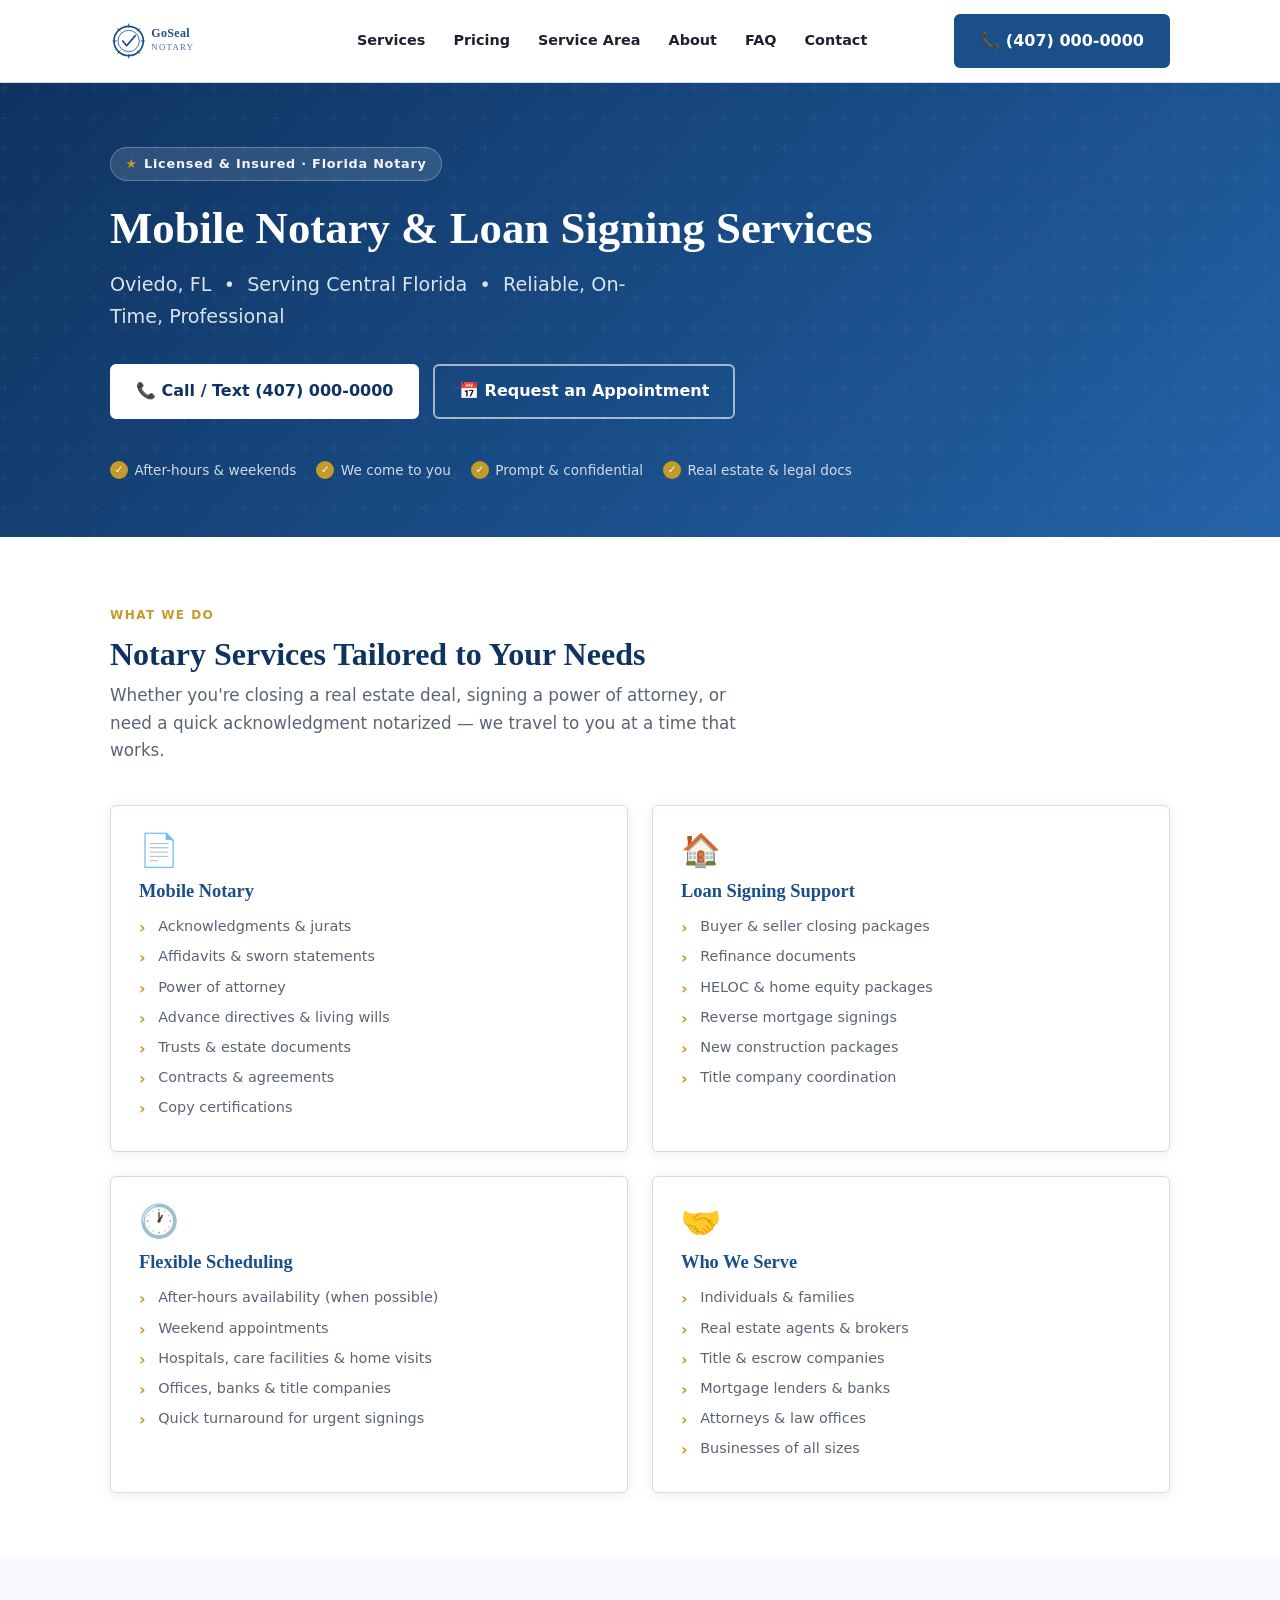
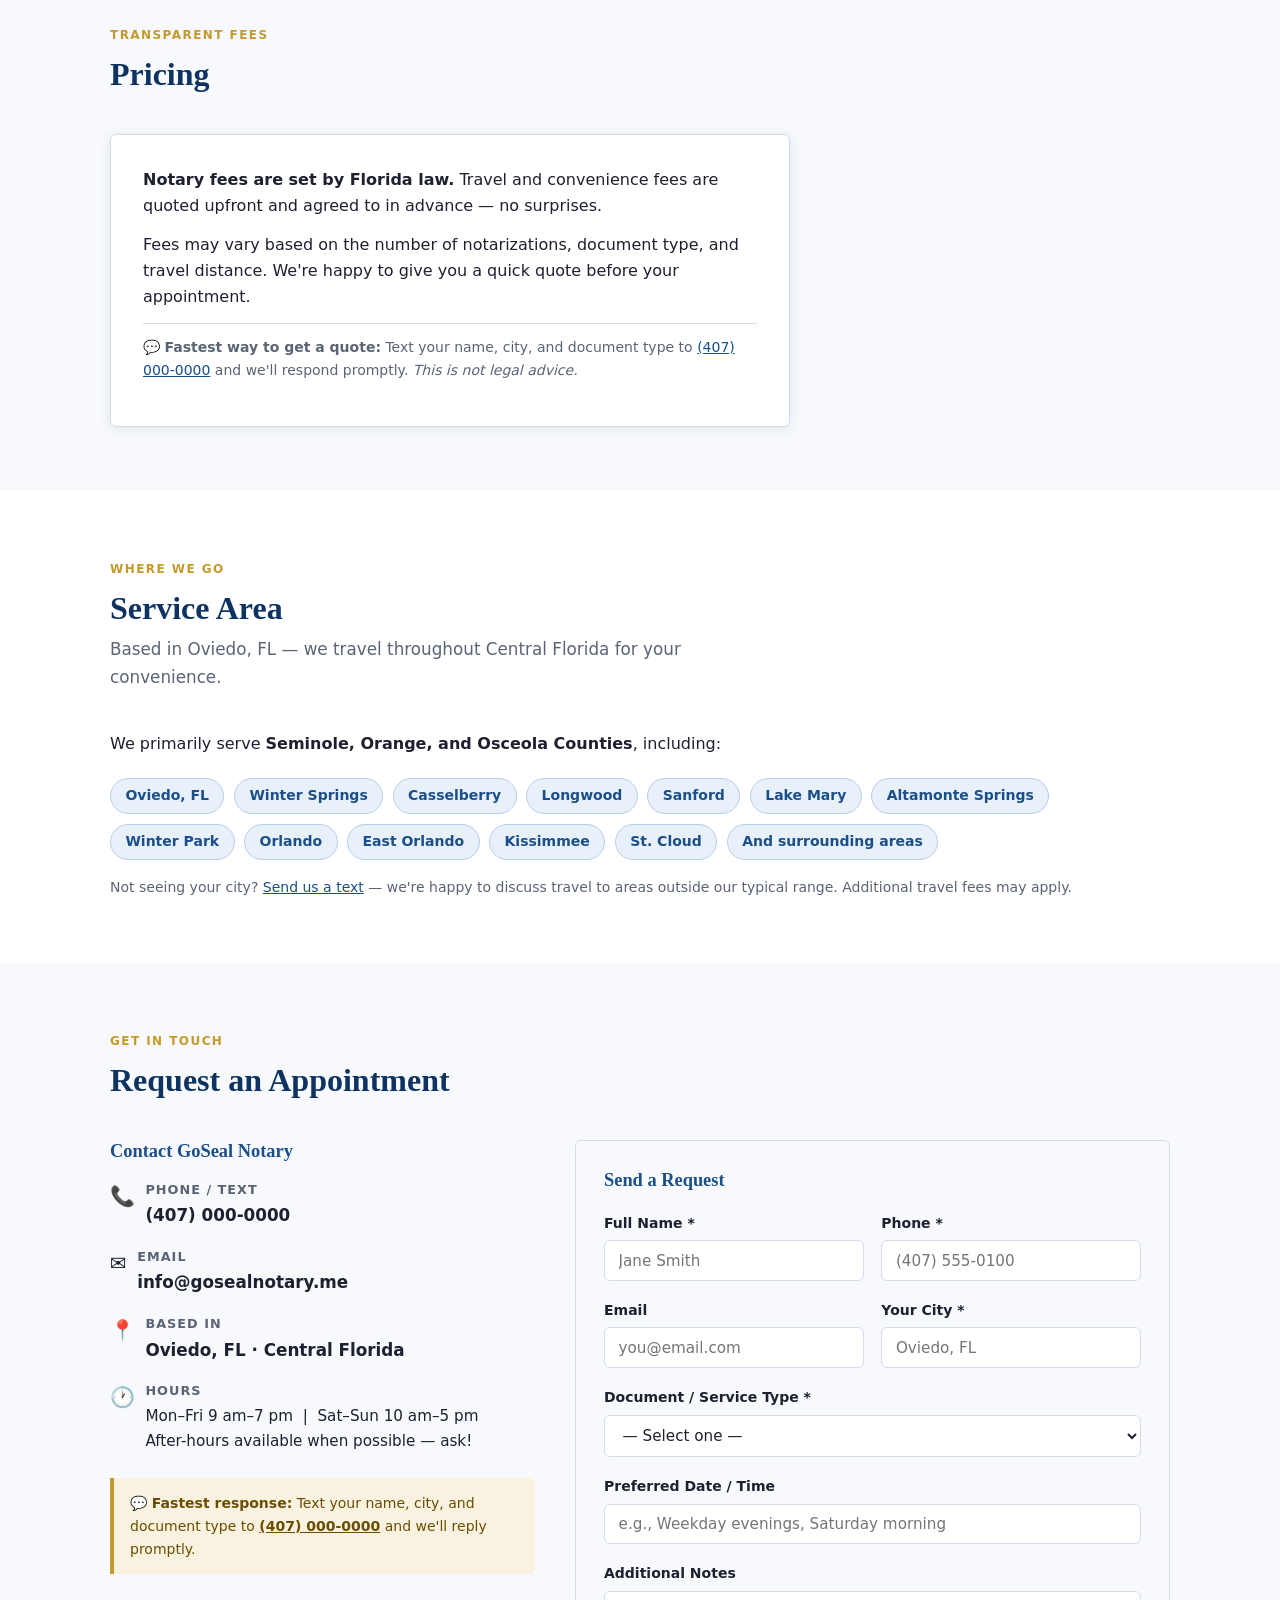
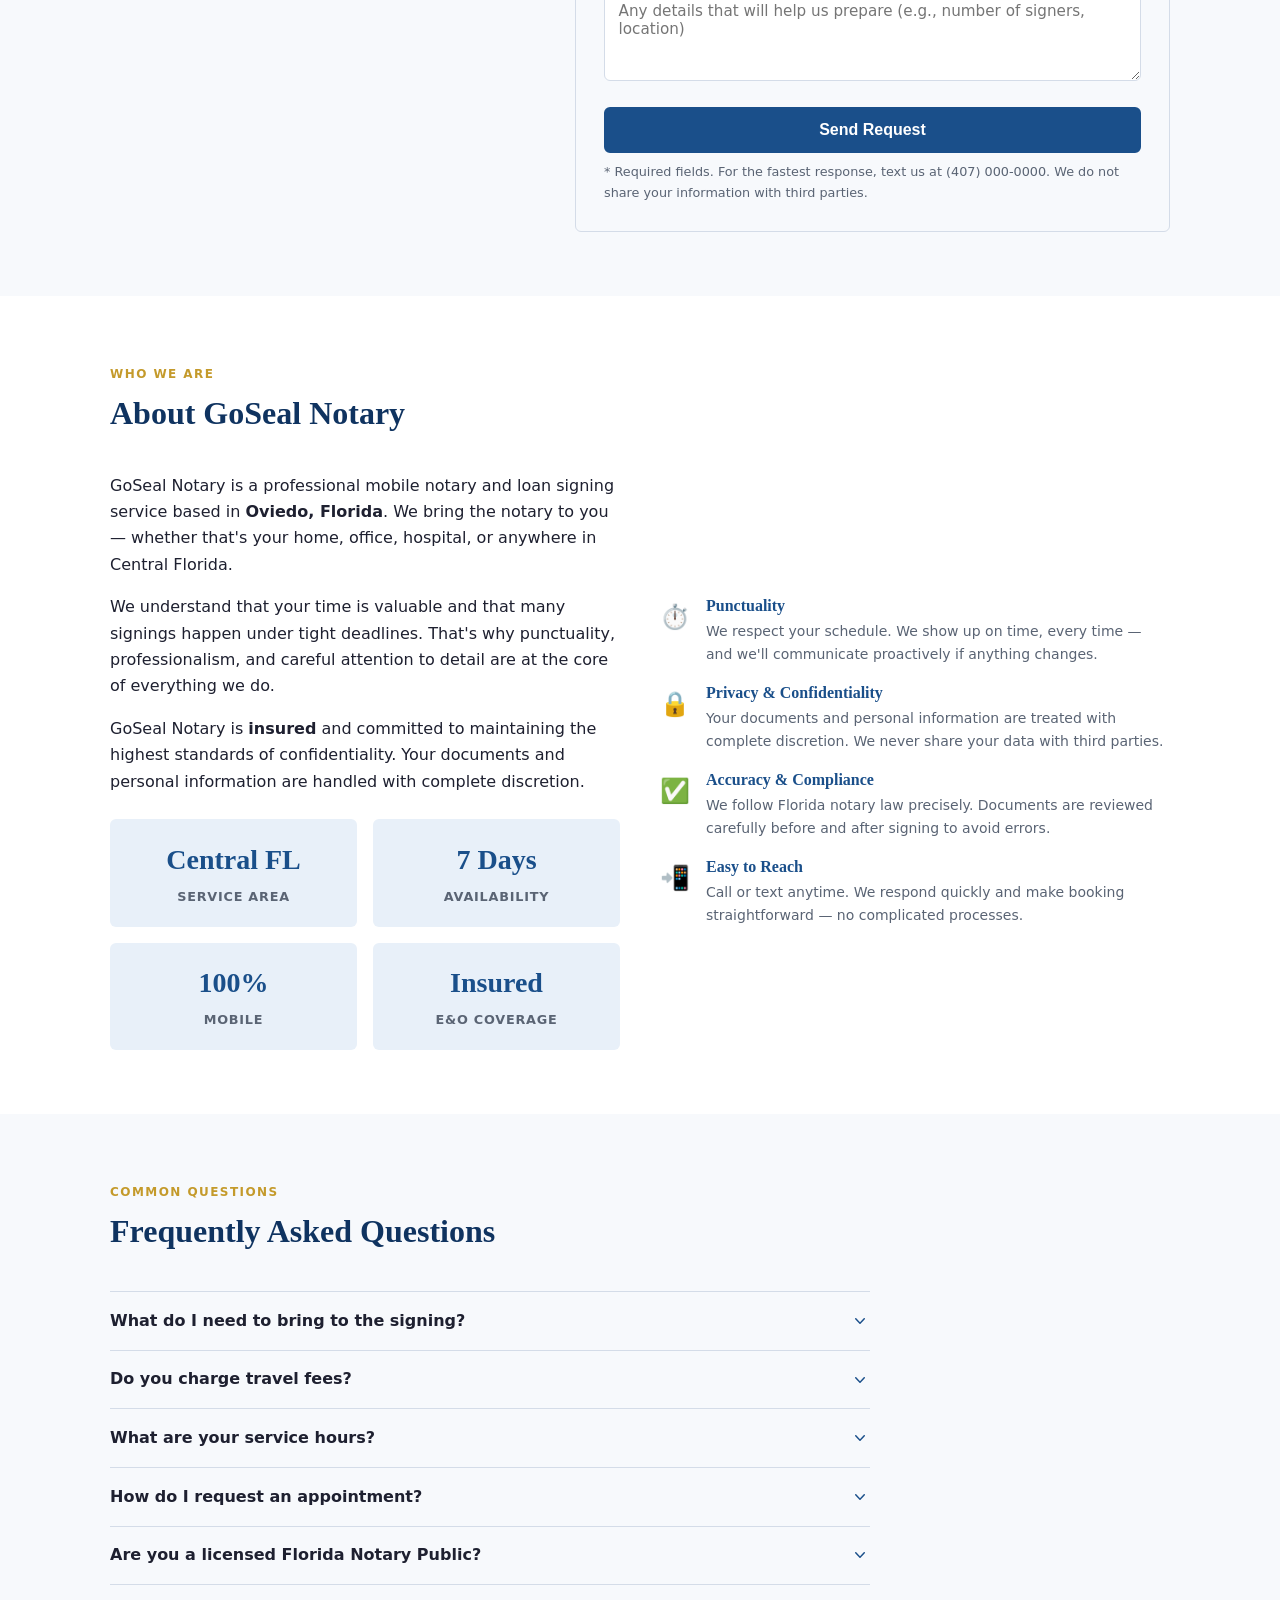
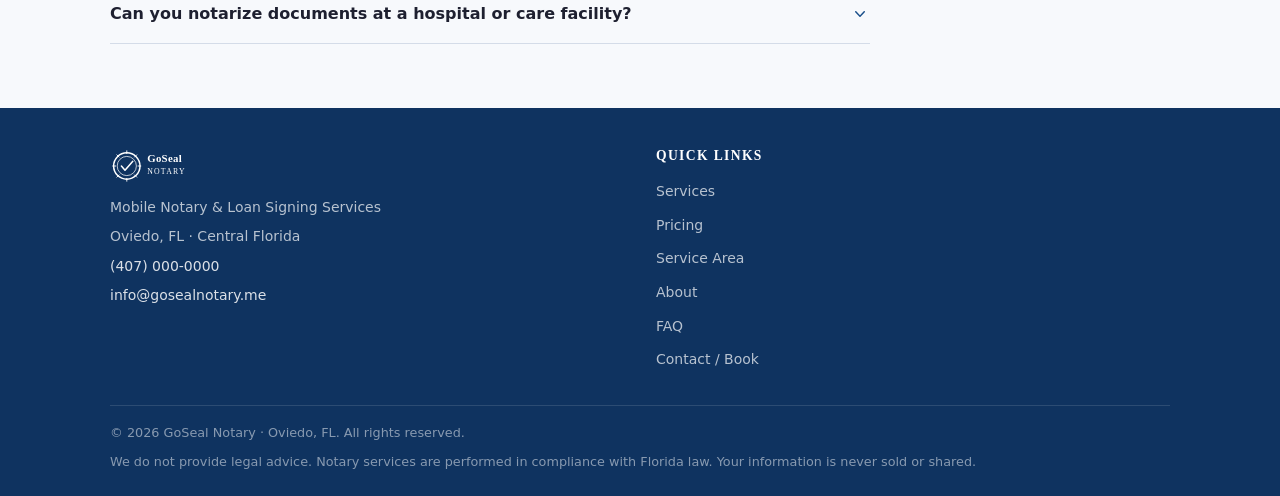
==== index.html @ 28586b95 "Build complete static website for GoSeal Notary Co-authored-by: govangoes <219599897+govangoes@users" ====
<!DOCTYPE html>
<html lang="en">
<head>
  <meta charset="UTF-8" />
  <meta name="viewport" content="width=device-width, initial-scale=1.0" />

  <!-- ── Primary SEO ── -->
  <title>GoSeal Notary | Mobile Notary &amp; Loan Signing Services – Oviedo, FL</title>
  <meta name="description" content="GoSeal Notary provides professional mobile notary and loan signing services in Oviedo, FL and throughout Central Florida. Available after hours and weekends. Call or text (407) 000-0000." />
  <meta name="robots" content="index, follow" />
  <link rel="canonical" href="https://www.gosealnotary.me/" />

  <!-- ── Open Graph ── -->
  <meta property="og:type"        content="website" />
  <meta property="og:url"         content="https://www.gosealnotary.me/" />
  <meta property="og:title"       content="GoSeal Notary | Mobile Notary &amp; Loan Signing – Oviedo, FL" />
  <meta property="og:description" content="Reliable, on-time mobile notary and loan signing services in Oviedo, FL. Serving Seminole, Orange &amp; Osceola Counties. After-hours &amp; weekend availability." />
  <meta property="og:image"       content="https://www.gosealnotary.me/assets/og-image.png" />
  <meta property="og:locale"      content="en_US" />
  <meta property="og:site_name"   content="GoSeal Notary" />

  <!-- ── Twitter Card ── -->
  <meta name="twitter:card"        content="summary_large_image" />
  <meta name="twitter:title"       content="GoSeal Notary | Mobile Notary – Oviedo, FL" />
  <meta name="twitter:description" content="Professional mobile notary &amp; loan signing in Central Florida. Call/text (407) 000-0000." />
  <meta name="twitter:image"       content="https://www.gosealnotary.me/assets/og-image.png" />

  <!-- ── Favicon ── -->
  <link rel="icon" type="image/svg+xml" href="/assets/favicon.svg" />

  <!-- ── Stylesheet ── -->
  <link rel="stylesheet" href="/styles.css" />

  <!-- ── LocalBusiness Schema.org JSON-LD ── -->
  <script type="application/ld+json">
  {
    "@context": "https://schema.org",
    "@type": "LocalBusiness",
    "name": "GoSeal Notary",
    "description": "Professional mobile notary and loan signing services in Oviedo, FL and throughout Central Florida.",
    "url": "https://www.gosealnotary.me/",
    "telephone": "+14070000000",
    "email": "info@gosealnotary.me",
    "image": "https://www.gosealnotary.me/assets/og-image.png",
    "logo": "https://www.gosealnotary.me/assets/logo.svg",
    "priceRange": "$$",
    "address": {
      "@type": "PostalAddress",
      "addressLocality": "Oviedo",
      "addressRegion": "FL",
      "postalCode": "32765",
      "addressCountry": "US"
    },
    "geo": {
      "@type": "GeoCoordinates",
      "latitude": 28.6700,
      "longitude": -81.2081
    },
    "areaServed": [
      { "@type": "City", "name": "Oviedo" },
      { "@type": "City", "name": "Orlando" },
      { "@type": "City", "name": "Winter Springs" },
      { "@type": "City", "name": "Casselberry" },
      { "@type": "City", "name": "Sanford" },
      { "@type": "AdministrativeArea", "name": "Seminole County" },
      { "@type": "AdministrativeArea", "name": "Orange County" },
      { "@type": "AdministrativeArea", "name": "Osceola County" }
    ],
    "openingHoursSpecification": [
      {
        "@type": "OpeningHoursSpecification",
        "dayOfWeek": ["Monday","Tuesday","Wednesday","Thursday","Friday"],
        "opens": "09:00",
        "closes": "19:00"
      },
      {
        "@type": "OpeningHoursSpecification",
        "dayOfWeek": ["Saturday","Sunday"],
        "opens": "10:00",
        "closes": "17:00"
      }
    ],
    "hasOfferCatalog": {
      "@type": "OfferCatalog",
      "name": "Notary Services",
      "itemListElement": [
        { "@type": "Offer", "itemOffered": { "@type": "Service", "name": "Mobile Notary" } },
        { "@type": "Offer", "itemOffered": { "@type": "Service", "name": "Loan Signing Services" } },
        { "@type": "Offer", "itemOffered": { "@type": "Service", "name": "Real Estate Closing Documents" } }
      ]
    }
  }
  </script>
</head>
<body>

<!-- ── Skip navigation ── -->
<a class="skip-link" href="#main">Skip to main content</a>

<!-- ═══════════════════════════════════════════════════
     NAVIGATION
════════════════════════════════════════════════════ -->
<nav class="site-nav" role="navigation" aria-label="Main navigation">
  <div class="container nav-inner">
    <a href="#" class="nav-logo" aria-label="GoSeal Notary — home">
      <img src="/assets/logo.svg" alt="GoSeal Notary" width="160" height="40" />
    </a>

    <ul class="nav-links" id="nav-links" role="list">
      <li><a href="#services">Services</a></li>
      <li><a href="#pricing">Pricing</a></li>
      <li><a href="#service-area">Service Area</a></li>
      <li><a href="#about">About</a></li>
      <li><a href="#faq">FAQ</a></li>
      <li><a href="#contact">Contact</a></li>
    </ul>

    <a href="tel:+14070000000" class="btn btn--primary nav-cta" aria-label="Call GoSeal Notary">
      📞 (407) 000-0000
    </a>

    <button
      class="nav-toggle"
      id="nav-toggle"
      aria-controls="nav-links"
      aria-expanded="false"
      aria-label="Toggle navigation menu"
    >
      <svg width="24" height="24" viewBox="0 0 24 24" fill="none" stroke="currentColor" stroke-width="2.5" stroke-linecap="round" aria-hidden="true">
        <line x1="3" y1="6"  x2="21" y2="6"/>
        <line x1="3" y1="12" x2="21" y2="12"/>
        <line x1="3" y1="18" x2="21" y2="18"/>
      </svg>
    </button>
  </div>
</nav>

<!-- ═══════════════════════════════════════════════════
     MAIN
════════════════════════════════════════════════════ -->
<main id="main">

  <!-- ── HERO ── -->
  <section class="hero" aria-labelledby="hero-heading">
    <div class="container">
      <div class="hero__badge">Licensed &amp; Insured · Florida Notary</div>

      <h1 id="hero-heading">Mobile Notary &amp; Loan Signing Services</h1>

      <p class="hero__sub">
        Oviedo, FL &nbsp;•&nbsp; Serving Central Florida &nbsp;•&nbsp;
        Reliable, On-Time, Professional
      </p>

      <div class="hero__actions">
        <a href="tel:+14070000000" class="btn btn--white">
          📞 Call / Text (407) 000-0000
        </a>
        <a href="#contact" class="btn btn--outline" style="border-color:rgba(255,255,255,.6);color:#fff;">
          📅 Request an Appointment
        </a>
      </div>

      <div class="hero__trust" aria-label="Trust indicators">
        <span class="trust-item">After-hours &amp; weekends</span>
        <span class="trust-item">We come to you</span>
        <span class="trust-item">Prompt &amp; confidential</span>
        <span class="trust-item">Real estate &amp; legal docs</span>
      </div>
    </div>
  </section>

  <!-- ── SERVICES ── -->
  <section class="section" id="services" aria-labelledby="services-heading">
    <div class="container">
      <header class="section__header">
        <span class="eyebrow">What We Do</span>
        <h2 id="services-heading">Notary Services Tailored to Your Needs</h2>
        <p class="section-lead">
          Whether you're closing a real estate deal, signing a power of attorney, or need a quick acknowledgment
          notarized — we travel to you at a time that works.
        </p>
      </header>

      <div class="services-grid">

        <!-- Card 1 -->
        <article class="service-card">
          <div class="service-card__icon" aria-hidden="true">📄</div>
          <h3>Mobile Notary</h3>
          <ul>
            <li>Acknowledgments &amp; jurats</li>
            <li>Affidavits &amp; sworn statements</li>
            <li>Power of attorney</li>
            <li>Advance directives &amp; living wills</li>
            <li>Trusts &amp; estate documents</li>
            <li>Contracts &amp; agreements</li>
            <li>Copy certifications</li>
          </ul>
        </article>

        <!-- Card 2 -->
        <article class="service-card">
          <div class="service-card__icon" aria-hidden="true">🏠</div>
          <h3>Loan Signing Support</h3>
          <ul>
            <li>Buyer &amp; seller closing packages</li>
            <li>Refinance documents</li>
            <li>HELOC &amp; home equity packages</li>
            <li>Reverse mortgage signings</li>
            <li>New construction packages</li>
            <li>Title company coordination</li>
          </ul>
        </article>

        <!-- Card 3 -->
        <article class="service-card">
          <div class="service-card__icon" aria-hidden="true">🕐</div>
          <h3>Flexible Scheduling</h3>
          <ul>
            <li>After-hours availability (when possible)</li>
            <li>Weekend appointments</li>
            <li>Hospitals, care facilities &amp; home visits</li>
            <li>Offices, banks &amp; title companies</li>
            <li>Quick turnaround for urgent signings</li>
          </ul>
        </article>

        <!-- Card 4 -->
        <article class="service-card">
          <div class="service-card__icon" aria-hidden="true">🤝</div>
          <h3>Who We Serve</h3>
          <ul>
            <li>Individuals &amp; families</li>
            <li>Real estate agents &amp; brokers</li>
            <li>Title &amp; escrow companies</li>
            <li>Mortgage lenders &amp; banks</li>
            <li>Attorneys &amp; law offices</li>
            <li>Businesses of all sizes</li>
          </ul>
        </article>

      </div>
    </div>
  </section>

  <!-- ── PRICING ── -->
  <section class="section section--alt" id="pricing" aria-labelledby="pricing-heading">
    <div class="container">
      <header class="section__header">
        <span class="eyebrow">Transparent Fees</span>
        <h2 id="pricing-heading">Pricing</h2>
      </header>

      <div class="pricing-box">
        <p>
          <strong>Notary fees are set by Florida law.</strong> Travel and convenience fees
          are quoted upfront and agreed to in advance — no surprises.
        </p>
        <p>
          Fees may vary based on the number of notarizations, document type, and
          travel distance. We're happy to give you a quick quote before your appointment.
        </p>
        <p class="note">
          💬 <strong>Fastest way to get a quote:</strong> Text your name, city, and
          document type to <a href="sms:+14070000000">(407) 000-0000</a> and we'll
          respond promptly. <em>This is not legal advice.</em>
        </p>
      </div>
    </div>
  </section>

  <!-- ── SERVICE AREA ── -->
  <section class="section" id="service-area" aria-labelledby="area-heading">
    <div class="container">
      <header class="section__header">
        <span class="eyebrow">Where We Go</span>
        <h2 id="area-heading">Service Area</h2>
        <p class="section-lead">
          Based in Oviedo, FL — we travel throughout Central Florida for your convenience.
        </p>
      </header>

      <p>We primarily serve <strong>Seminole, Orange, and Osceola Counties</strong>, including:</p>

      <div class="area-list" aria-label="Cities and areas served">
        <span class="area-chip">Oviedo, FL</span>
        <span class="area-chip">Winter Springs</span>
        <span class="area-chip">Casselberry</span>
        <span class="area-chip">Longwood</span>
        <span class="area-chip">Sanford</span>
        <span class="area-chip">Lake Mary</span>
        <span class="area-chip">Altamonte Springs</span>
        <span class="area-chip">Winter Park</span>
        <span class="area-chip">Orlando</span>
        <span class="area-chip">East Orlando</span>
        <span class="area-chip">Kissimmee</span>
        <span class="area-chip">St. Cloud</span>
        <span class="area-chip">And surrounding areas</span>
      </div>

      <p class="area-note">
        Not seeing your city? <a href="sms:+14070000000">Send us a text</a> — we're happy
        to discuss travel to areas outside our typical range. Additional travel fees may apply.
      </p>
    </div>
  </section>

  <!-- ── CONTACT / BOOKING ── -->
  <section class="section section--alt" id="contact" aria-labelledby="contact-heading">
    <div class="container">
      <header class="section__header">
        <span class="eyebrow">Get in Touch</span>
        <h2 id="contact-heading">Request an Appointment</h2>
      </header>

      <div class="contact-grid">

        <!-- Contact info -->
        <div class="contact-info">
          <h3>Contact GoSeal Notary</h3>

          <div class="contact-detail">
            <span class="contact-detail__icon" aria-hidden="true">📞</span>
            <div class="contact-detail__text">
              <strong>Phone / Text</strong>
              <a href="tel:+14070000000">(407) 000-0000</a>
            </div>
          </div>

          <div class="contact-detail">
            <span class="contact-detail__icon" aria-hidden="true">✉️</span>
            <div class="contact-detail__text">
              <strong>Email</strong>
              <a href="mailto:info@gosealnotary.me">info@gosealnotary.me</a>
            </div>
          </div>

          <div class="contact-detail">
            <span class="contact-detail__icon" aria-hidden="true">📍</span>
            <div class="contact-detail__text">
              <strong>Based in</strong>
              <span style="font-size:1.05rem;font-weight:600;">Oviedo, FL · Central Florida</span>
            </div>
          </div>

          <div class="contact-detail">
            <span class="contact-detail__icon" aria-hidden="true">🕐</span>
            <div class="contact-detail__text">
              <strong>Hours</strong>
              <span style="font-size:.95rem;">Mon–Fri 9 am–7 pm &nbsp;|&nbsp; Sat–Sun 10 am–5 pm<br>
              After-hours available when possible — ask!</span>
            </div>
          </div>

          <div class="tip-box" role="note">
            <strong>💬 Fastest response:</strong> Text your name, city, and document type to
            <a href="sms:+14070000000" style="color:inherit;font-weight:700;">(407) 000-0000</a>
            and we'll reply promptly.
          </div>
        </div>

        <!-- Contact form -->
        <div class="contact-form">
          <h3>Send a Request</h3>
          <!--
            NOTE: This form does not have a live backend endpoint.
            To activate form submission, replace the action attribute with
            your backend URL or a service like Formspree (https://formspree.io),
            Basin (https://usebasin.com), or Netlify Forms.
            Example Formspree: action="https://formspree.io/f/YOUR_FORM_ID"
          -->
          <form
            action="#"
            method="POST"
            novalidate
            aria-label="Appointment request form"
          >
            <div class="form-row">
              <div class="form-group">
                <label for="f-name">Full Name <span aria-hidden="true">*</span></label>
                <input type="text" id="f-name" name="name" autocomplete="name" required placeholder="Jane Smith" />
              </div>
              <div class="form-group">
                <label for="f-phone">Phone <span aria-hidden="true">*</span></label>
                <input type="tel" id="f-phone" name="phone" autocomplete="tel" required placeholder="(407) 555-0100" />
              </div>
            </div>

            <div class="form-row">
              <div class="form-group">
                <label for="f-email">Email</label>
                <input type="email" id="f-email" name="email" autocomplete="email" placeholder="you@email.com" />
              </div>
              <div class="form-group">
                <label for="f-city">Your City <span aria-hidden="true">*</span></label>
                <input type="text" id="f-city" name="city" required placeholder="Oviedo, FL" />
              </div>
            </div>

            <div class="form-group">
              <label for="f-doc-type">Document / Service Type <span aria-hidden="true">*</span></label>
              <select id="f-doc-type" name="document_type" required>
                <option value="" disabled selected>— Select one —</option>
                <option value="mobile-notary">Mobile Notary (general)</option>
                <option value="poa">Power of Attorney</option>
                <option value="affidavit">Affidavit / Sworn Statement</option>
                <option value="trust">Trust / Estate Document</option>
                <option value="loan-signing">Loan Signing / Closing Package</option>
                <option value="refi">Refinance Package</option>
                <option value="heloc">HELOC</option>
                <option value="other">Other – I'll describe below</option>
              </select>
            </div>

            <div class="form-group">
              <label for="f-time">Preferred Date / Time</label>
              <input type="text" id="f-time" name="preferred_time" placeholder="e.g., Weekday evenings, Saturday morning" />
            </div>

            <div class="form-group">
              <label for="f-message">Additional Notes</label>
              <textarea id="f-message" name="message" rows="3" placeholder="Any details that will help us prepare (e.g., number of signers, location)"></textarea>
            </div>

            <button type="submit" class="btn btn--primary" style="width:100%;justify-content:center;">
              Send Request
            </button>
            <p class="form-note">
              * Required fields. For the fastest response, text us at (407) 000-0000.
              We do not share your information with third parties.
            </p>
          </form>
        </div>

      </div>
    </div>
  </section>

  <!-- ── ABOUT ── -->
  <section class="section" id="about" aria-labelledby="about-heading">
    <div class="container">
      <header class="section__header">
        <span class="eyebrow">Who We Are</span>
        <h2 id="about-heading">About GoSeal Notary</h2>
      </header>

      <div class="about-grid">
        <div>
          <p>
            GoSeal Notary is a professional mobile notary and loan signing service based in
            <strong>Oviedo, Florida</strong>. We bring the notary to you — whether that's your
            home, office, hospital, or anywhere in Central Florida.
          </p>
          <p>
            We understand that your time is valuable and that many signings happen under tight
            deadlines. That's why punctuality, professionalism, and careful attention to detail
            are at the core of everything we do.
          </p>
          <p>
            GoSeal Notary is <strong>insured</strong> and committed to maintaining the highest
            standards of confidentiality. Your documents and personal information are handled
            with complete discretion.
          </p>

          <div class="about-stats" aria-label="At-a-glance stats">
            <div class="stat-box">
              <span class="stat-box__number">Central FL</span>
              <span class="stat-box__label">Service Area</span>
            </div>
            <div class="stat-box">
              <span class="stat-box__number">7 Days</span>
              <span class="stat-box__label">Availability</span>
            </div>
            <div class="stat-box">
              <span class="stat-box__number">100%</span>
              <span class="stat-box__label">Mobile</span>
            </div>
            <div class="stat-box">
              <span class="stat-box__number">Insured</span>
              <span class="stat-box__label">E&amp;O Coverage</span>
            </div>
          </div>
        </div>

        <div class="about-pillars">
          <div class="pillar">
            <span class="pillar__icon" aria-hidden="true">⏱️</span>
            <div>
              <h4>Punctuality</h4>
              <p>We respect your schedule. We show up on time, every time — and we'll communicate proactively if anything changes.</p>
            </div>
          </div>
          <div class="pillar">
            <span class="pillar__icon" aria-hidden="true">🔒</span>
            <div>
              <h4>Privacy &amp; Confidentiality</h4>
              <p>Your documents and personal information are treated with complete discretion. We never share your data with third parties.</p>
            </div>
          </div>
          <div class="pillar">
            <span class="pillar__icon" aria-hidden="true">✅</span>
            <div>
              <h4>Accuracy &amp; Compliance</h4>
              <p>We follow Florida notary law precisely. Documents are reviewed carefully before and after signing to avoid errors.</p>
            </div>
          </div>
          <div class="pillar">
            <span class="pillar__icon" aria-hidden="true">📲</span>
            <div>
              <h4>Easy to Reach</h4>
              <p>Call or text anytime. We respond quickly and make booking straightforward — no complicated processes.</p>
            </div>
          </div>
        </div>
      </div>
    </div>
  </section>

  <!-- ── FAQ ── -->
  <section class="section section--alt" id="faq" aria-labelledby="faq-heading">
    <div class="container">
      <header class="section__header">
        <span class="eyebrow">Common Questions</span>
        <h2 id="faq-heading">Frequently Asked Questions</h2>
      </header>

      <dl class="faq-list" role="list">

        <div class="faq-item" role="listitem">
          <dt>
            <button class="faq-question" aria-expanded="false" aria-controls="faq-a1" id="faq-q1">
              What do I need to bring to the signing?
              <svg class="faq-chevron" viewBox="0 0 20 20" fill="currentColor" aria-hidden="true"><path fill-rule="evenodd" d="M5.23 7.21a.75.75 0 011.06.02L10 11.168l3.71-3.938a.75.75 0 111.08 1.04l-4.25 4.5a.75.75 0 01-1.08 0l-4.25-4.5a.75.75 0 01.02-1.06z" clip-rule="evenodd"/></svg>
            </button>
          </dt>
          <dd class="faq-answer" id="faq-a1" role="region" aria-labelledby="faq-q1">
            <p>
              Please bring a <strong>valid, government-issued photo ID</strong> (driver's license,
              state ID, or passport). All signers who need to be notarized must be present in person.
              Most importantly, <strong>do not sign your documents ahead of time</strong> — documents
              must be unsigned until you're in front of the notary.
            </p>
          </dd>
        </div>

        <div class="faq-item" role="listitem">
          <dt>
            <button class="faq-question" aria-expanded="false" aria-controls="faq-a2" id="faq-q2">
              Do you charge travel fees?
              <svg class="faq-chevron" viewBox="0 0 20 20" fill="currentColor" aria-hidden="true"><path fill-rule="evenodd" d="M5.23 7.21a.75.75 0 011.06.02L10 11.168l3.71-3.938a.75.75 0 111.08 1.04l-4.25 4.5a.75.75 0 01-1.08 0l-4.25-4.5a.75.75 0 01.02-1.06z" clip-rule="evenodd"/></svg>
            </button>
          </dt>
          <dd class="faq-answer" id="faq-a2" role="region" aria-labelledby="faq-q2">
            <p>
              Yes. Travel and convenience fees are quoted upfront and agreed to before your
              appointment — there are no hidden charges. Florida law sets the maximum per-notarization
              fee; any travel fee is separate and clearly communicated in advance.
              <a href="#contact">Request a quote</a> or text us for a fast estimate.
            </p>
          </dd>
        </div>

        <div class="faq-item" role="listitem">
          <dt>
            <button class="faq-question" aria-expanded="false" aria-controls="faq-a3" id="faq-q3">
              What are your service hours?
              <svg class="faq-chevron" viewBox="0 0 20 20" fill="currentColor" aria-hidden="true"><path fill-rule="evenodd" d="M5.23 7.21a.75.75 0 011.06.02L10 11.168l3.71-3.938a.75.75 0 111.08 1.04l-4.25 4.5a.75.75 0 01-1.08 0l-4.25-4.5a.75.75 0 01.02-1.06z" clip-rule="evenodd"/></svg>
            </button>
          </dt>
          <dd class="faq-answer" id="faq-a3" role="region" aria-labelledby="faq-q3">
            <p>
              Our standard hours are <strong>Monday–Friday 9 am–7 pm</strong> and
              <strong>Saturday–Sunday 10 am–5 pm</strong>. After-hours and early-morning
              appointments are available when possible — just ask and we'll do our best to
              accommodate your schedule.
            </p>
          </dd>
        </div>

        <div class="faq-item" role="listitem">
          <dt>
            <button class="faq-question" aria-expanded="false" aria-controls="faq-a4" id="faq-q4">
              How do I request an appointment?
              <svg class="faq-chevron" viewBox="0 0 20 20" fill="currentColor" aria-hidden="true"><path fill-rule="evenodd" d="M5.23 7.21a.75.75 0 011.06.02L10 11.168l3.71-3.938a.75.75 0 111.08 1.04l-4.25 4.5a.75.75 0 01-1.08 0l-4.25-4.5a.75.75 0 01.02-1.06z" clip-rule="evenodd"/></svg>
            </button>
          </dt>
          <dd class="faq-answer" id="faq-a4" role="region" aria-labelledby="faq-q4">
            <p>
              The fastest way is to <strong>text (407) 000-0000</strong> with your name, city,
              and document type. You can also call the same number, email
              <a href="mailto:info@gosealnotary.me">info@gosealnotary.me</a>, or fill out the
              <a href="#contact">contact form</a> above. We'll confirm availability and provide
              a fee quote before your appointment is finalized.
            </p>
          </dd>
        </div>

        <div class="faq-item" role="listitem">
          <dt>
            <button class="faq-question" aria-expanded="false" aria-controls="faq-a5" id="faq-q5">
              Are you a licensed Florida Notary Public?
              <svg class="faq-chevron" viewBox="0 0 20 20" fill="currentColor" aria-hidden="true"><path fill-rule="evenodd" d="M5.23 7.21a.75.75 0 011.06.02L10 11.168l3.71-3.938a.75.75 0 111.08 1.04l-4.25 4.5a.75.75 0 01-1.08 0l-4.25-4.5a.75.75 0 01.02-1.06z" clip-rule="evenodd"/></svg>
            </button>
          </dt>
          <dd class="faq-answer" id="faq-a5" role="region" aria-labelledby="faq-q5">
            <p>
              Yes. GoSeal Notary is a licensed Florida Notary Public and is insured. We operate
              in full compliance with Florida notary law (Chapter 117, Florida Statutes).
              We do not provide legal advice — for legal questions, please consult a licensed attorney.
            </p>
          </dd>
        </div>

        <div class="faq-item" role="listitem">
          <dt>
            <button class="faq-question" aria-expanded="false" aria-controls="faq-a6" id="faq-q6">
              Can you notarize documents at a hospital or care facility?
              <svg class="faq-chevron" viewBox="0 0 20 20" fill="currentColor" aria-hidden="true"><path fill-rule="evenodd" d="M5.23 7.21a.75.75 0 011.06.02L10 11.168l3.71-3.938a.75.75 0 111.08 1.04l-4.25 4.5a.75.75 0 01-1.08 0l-4.25-4.5a.75.75 0 01.02-1.06z" clip-rule="evenodd"/></svg>
            </button>
          </dt>
          <dd class="faq-answer" id="faq-a6" role="region" aria-labelledby="faq-q6">
            <p>
              Yes, we regularly perform hospital, assisted living, and care facility visits.
              Please contact us as early as possible to coordinate scheduling and ensure all
              facility entry requirements are met. The signer must be capable of signing and
              understanding the document at the time of notarization.
            </p>
          </dd>
        </div>

      </dl>
    </div>
  </section>

</main>

<!-- ═══════════════════════════════════════════════════
     FOOTER
════════════════════════════════════════════════════ -->
<footer class="site-footer" role="contentinfo">
  <div class="container">
    <div class="footer-inner">

      <div class="footer-brand">
        <a href="#" class="nav-logo" aria-label="GoSeal Notary — home">
          <img src="/assets/logo.svg" alt="GoSeal Notary" width="160" height="40" />
        </a>
        <p>Mobile Notary &amp; Loan Signing Services</p>
        <p>Oviedo, FL · Central Florida</p>
        <p><a href="tel:+14070000000" style="color:rgba(255,255,255,.85);text-decoration:none;">(407) 000-0000</a></p>
        <p><a href="mailto:info@gosealnotary.me" style="color:rgba(255,255,255,.85);text-decoration:none;">info@gosealnotary.me</a></p>
      </div>

      <div class="footer-links">
        <h4>Quick Links</h4>
        <ul>
          <li><a href="#services">Services</a></li>
          <li><a href="#pricing">Pricing</a></li>
          <li><a href="#service-area">Service Area</a></li>
          <li><a href="#about">About</a></li>
          <li><a href="#faq">FAQ</a></li>
          <li><a href="#contact">Contact / Book</a></li>
        </ul>
      </div>

    </div>

    <div class="footer-bottom">
      <span>&copy; <span id="current-year">2025</span> GoSeal Notary · Oviedo, FL. All rights reserved.</span>
      <span>
        We do not provide legal advice. Notary services are performed in compliance with Florida law.
        Your information is never sold or shared.
      </span>
    </div>
  </div>
</footer>

<script src="/script.js"></script>
</body>
</html>
---- styles.css ----
/* =====================================================
   GoSeal Notary — styles.css
   Mobile-first, clean, accessible, high-contrast
   ===================================================== */

/* ── Reset & Base ──────────────────────────────────── */
*, *::before, *::after {
  box-sizing: border-box;
  margin: 0;
  padding: 0;
}

:root {
  --navy:      #1a4f8a;
  --navy-dark: #0f3360;
  --navy-lt:   #e8f0f9;
  --gold:      #c49a2b;
  --gold-lt:   #f9f2e0;
  --text:      #1e2030;
  --text-muted:#5a6474;
  --white:     #ffffff;
  --off-white: #f7f9fc;
  --border:    #d4dce8;
  --radius:    6px;
  --shadow:    0 2px 12px rgba(26,79,138,.10);
  --shadow-lg: 0 6px 28px rgba(26,79,138,.15);
  --font-sans: 'Segoe UI', system-ui, -apple-system, sans-serif;
  --font-serif: Georgia, 'Times New Roman', serif;
  --max-w:     1100px;
  --section-v: 4rem;
}

html {
  scroll-behavior: smooth;
  font-size: 16px;
}

body {
  font-family: var(--font-sans);
  color: var(--text);
  background: var(--white);
  line-height: 1.65;
  -webkit-font-smoothing: antialiased;
}

img, svg { display: block; max-width: 100%; }

a { color: var(--navy); text-decoration: underline; }
a:hover { color: var(--navy-dark); }

ul { list-style: none; }

/* ── Typography ────────────────────────────────────── */
h1, h2, h3, h4 {
  font-family: var(--font-serif);
  line-height: 1.25;
  color: var(--navy-dark);
}

h1 { font-size: clamp(1.75rem, 5vw, 2.8rem); }
h2 { font-size: clamp(1.4rem, 3.5vw, 2rem); margin-bottom: .5rem; }
h3 { font-size: 1.15rem; }

p { margin-bottom: 1rem; }
p:last-child { margin-bottom: 0; }

.section-lead {
  font-size: 1.05rem;
  color: var(--text-muted);
  max-width: 640px;
}

/* ── Layout helpers ────────────────────────────────── */
.container {
  width: 100%;
  max-width: var(--max-w);
  margin-inline: auto;
  padding-inline: 1.25rem;
}

.section {
  padding-block: var(--section-v);
}

.section--alt {
  background: var(--off-white);
}

.section__header {
  margin-bottom: 2.5rem;
}

.section__header .eyebrow {
  display: inline-block;
  font-size: .75rem;
  font-weight: 700;
  letter-spacing: .12em;
  text-transform: uppercase;
  color: var(--gold);
  margin-bottom: .5rem;
}

/* ── Buttons ───────────────────────────────────────── */
.btn {
  display: inline-flex;
  align-items: center;
  gap: .45rem;
  padding: .75rem 1.5rem;
  border-radius: var(--radius);
  font-size: 1rem;
  font-weight: 600;
  cursor: pointer;
  text-decoration: none;
  border: 2px solid transparent;
  transition: background .18s, color .18s, border-color .18s, box-shadow .18s;
  white-space: nowrap;
}

.btn--primary {
  background: var(--navy);
  color: var(--white);
  border-color: var(--navy);
}
.btn--primary:hover, .btn--primary:focus-visible {
  background: var(--navy-dark);
  border-color: var(--navy-dark);
  color: var(--white);
}

.btn--outline {
  background: transparent;
  color: var(--navy);
  border-color: var(--navy);
}
.btn--outline:hover, .btn--outline:focus-visible {
  background: var(--navy);
  color: var(--white);
}

.btn--white {
  background: var(--white);
  color: var(--navy-dark);
  border-color: var(--white);
}
.btn--white:hover, .btn--white:focus-visible {
  background: var(--navy-lt);
  color: var(--navy-dark);
  border-color: var(--navy-lt);
}

.btn:focus-visible {
  outline: 3px solid var(--gold);
  outline-offset: 2px;
}

/* ── Navigation ────────────────────────────────────── */
.site-nav {
  background: var(--white);
  border-bottom: 1px solid var(--border);
  position: sticky;
  top: 0;
  z-index: 100;
  box-shadow: var(--shadow);
}

.nav-inner {
  display: flex;
  align-items: center;
  justify-content: space-between;
  padding-block: .85rem;
}

.nav-logo {
  display: flex;
  align-items: center;
  text-decoration: none;
}

.nav-logo img {
  height: 40px;
  width: auto;
}

.nav-links {
  display: none;
  flex-direction: column;
  gap: 0;
  position: absolute;
  top: 100%;
  left: 0;
  right: 0;
  background: var(--white);
  border-bottom: 2px solid var(--navy);
  box-shadow: var(--shadow-lg);
  padding: .5rem 0 1rem;
}

.nav-links.open {
  display: flex;
}

.nav-links a {
  display: block;
  padding: .65rem 1.5rem;
  font-size: .95rem;
  font-weight: 600;
  color: var(--text);
  text-decoration: none;
  border-bottom: 1px solid var(--border);
}
.nav-links a:last-child { border-bottom: none; }
.nav-links a:hover { color: var(--navy); background: var(--navy-lt); }

.nav-cta {
  display: none;
}

.nav-toggle {
  background: none;
  border: none;
  cursor: pointer;
  padding: .4rem;
  color: var(--navy);
}
.nav-toggle svg { display: block; }

@media (min-width: 768px) {
  .nav-links {
    display: flex;
    flex-direction: row;
    position: static;
    border: none;
    box-shadow: none;
    padding: 0;
    gap: .25rem;
    background: transparent;
  }
  .nav-links a {
    padding: .45rem .75rem;
    border-radius: var(--radius);
    border-bottom: none;
    font-size: .9rem;
  }
  .nav-cta {
    display: inline-flex;
  }
  .nav-toggle { display: none; }
}

/* ── Hero ──────────────────────────────────────────── */
.hero {
  background: linear-gradient(135deg, var(--navy-dark) 0%, var(--navy) 60%, #2563a8 100%);
  color: var(--white);
  padding-block: 4rem 3.5rem;
  position: relative;
  overflow: hidden;
}

.hero::after {
  content: '';
  position: absolute;
  inset: 0;
  background: url("data:image/svg+xml,%3Csvg width='60' height='60' viewBox='0 0 60 60' xmlns='http://www.w3.org/2000/svg'%3E%3Cg fill='none' fill-rule='evenodd'%3E%3Cg fill='%23ffffff' fill-opacity='0.03'%3E%3Cpath d='M36 34v-4h-2v4h-4v2h4v4h2v-4h4v-2h-4zm0-30V0h-2v4h-4v2h4v4h2V6h4V4h-4zM6 34v-4H4v4H0v2h4v4h2v-4h4v-2H6zM6 4V0H4v4H0v2h4v4h2V6h4V4H6z'/%3E%3C/g%3E%3C/g%3E%3C/svg%3E");
  pointer-events: none;
}

.hero .container { position: relative; z-index: 1; }

.hero__badge {
  display: inline-flex;
  align-items: center;
  gap: .4rem;
  background: rgba(255,255,255,.12);
  border: 1px solid rgba(255,255,255,.25);
  border-radius: 999px;
  padding: .35rem .9rem;
  font-size: .8rem;
  font-weight: 600;
  letter-spacing: .06em;
  margin-bottom: 1.25rem;
  color: rgba(255,255,255,.95);
}

.hero__badge::before {
  content: '★';
  color: var(--gold);
}

.hero h1 {
  color: var(--white);
  margin-bottom: .75rem;
}

.hero__sub {
  font-size: clamp(1rem, 2.5vw, 1.2rem);
  color: rgba(255,255,255,.85);
  margin-bottom: 2rem;
  max-width: 560px;
}

.hero__actions {
  display: flex;
  flex-wrap: wrap;
  gap: .85rem;
}

.hero__trust {
  margin-top: 2.5rem;
  display: flex;
  flex-wrap: wrap;
  gap: 1.25rem;
}

.trust-item {
  display: flex;
  align-items: center;
  gap: .4rem;
  font-size: .85rem;
  color: rgba(255,255,255,.8);
  font-weight: 500;
}

.trust-item::before {
  content: '✓';
  display: inline-flex;
  align-items: center;
  justify-content: center;
  width: 18px;
  height: 18px;
  background: var(--gold);
  color: var(--white);
  border-radius: 50%;
  font-size: .65rem;
  font-weight: 700;
  flex-shrink: 0;
}

/* ── Services ──────────────────────────────────────── */
.services-grid {
  display: grid;
  grid-template-columns: 1fr;
  gap: 1.5rem;
}

@media (min-width: 600px) {
  .services-grid { grid-template-columns: repeat(2, 1fr); }
}

.service-card {
  background: var(--white);
  border: 1px solid var(--border);
  border-radius: var(--radius);
  padding: 1.75rem;
  box-shadow: var(--shadow);
  transition: box-shadow .18s, transform .18s;
}

.service-card:hover {
  box-shadow: var(--shadow-lg);
  transform: translateY(-2px);
}

.service-card__icon {
  font-size: 2rem;
  margin-bottom: .85rem;
  line-height: 1;
}

.service-card h3 {
  color: var(--navy);
  margin-bottom: .6rem;
}

.service-card ul {
  padding-left: 0;
}

.service-card ul li {
  padding: .2rem 0 .2rem 1.2rem;
  position: relative;
  font-size: .9rem;
  color: var(--text-muted);
}

.service-card ul li::before {
  content: '›';
  position: absolute;
  left: 0;
  color: var(--gold);
  font-weight: 700;
  font-size: 1rem;
}

/* ── Pricing ───────────────────────────────────────── */
.pricing-box {
  background: var(--white);
  border: 1px solid var(--border);
  border-radius: var(--radius);
  padding: 2rem;
  max-width: 680px;
  box-shadow: var(--shadow);
}

.pricing-box p {
  font-size: 1rem;
  color: var(--text);
  margin-bottom: .75rem;
}

.pricing-box .note {
  font-size: .875rem;
  color: var(--text-muted);
  border-top: 1px solid var(--border);
  padding-top: .75rem;
  margin-top: .75rem;
}

/* ── Service Area ──────────────────────────────────── */
.area-list {
  display: flex;
  flex-wrap: wrap;
  gap: .6rem;
  margin-top: 1.25rem;
}

.area-chip {
  background: var(--navy-lt);
  color: var(--navy);
  border: 1px solid #b8ceea;
  border-radius: 999px;
  padding: .35rem .9rem;
  font-size: .875rem;
  font-weight: 600;
}

.area-note {
  font-size: .875rem;
  color: var(--text-muted);
  margin-top: 1rem;
}

/* ── Contact / Booking ─────────────────────────────── */
.contact-grid {
  display: grid;
  grid-template-columns: 1fr;
  gap: 2.5rem;
}

@media (min-width: 768px) {
  .contact-grid { grid-template-columns: 1fr 1.4fr; }
}

.contact-info h3 {
  margin-bottom: 1rem;
  color: var(--navy);
}

.contact-detail {
  display: flex;
  align-items: flex-start;
  gap: .65rem;
  margin-bottom: 1rem;
}

.contact-detail__icon {
  font-size: 1.25rem;
  flex-shrink: 0;
  margin-top: .05rem;
}

.contact-detail__text {
  font-size: .95rem;
}

.contact-detail__text strong {
  display: block;
  font-size: .8rem;
  text-transform: uppercase;
  letter-spacing: .08em;
  color: var(--text-muted);
  margin-bottom: .15rem;
}

.contact-detail a {
  color: var(--text);
  font-size: 1.05rem;
  font-weight: 600;
  text-decoration: none;
}
.contact-detail a:hover { color: var(--navy); text-decoration: underline; }

.tip-box {
  background: var(--gold-lt);
  border-left: 4px solid var(--gold);
  border-radius: 0 var(--radius) var(--radius) 0;
  padding: .85rem 1rem;
  font-size: .875rem;
  color: #6b4d00;
  margin-top: 1.5rem;
}

/* Contact Form */
.contact-form {
  background: var(--off-white);
  border: 1px solid var(--border);
  border-radius: var(--radius);
  padding: 1.75rem;
}

.contact-form h3 {
  margin-bottom: 1.25rem;
  color: var(--navy);
}

.form-group {
  margin-bottom: 1.1rem;
}

.form-group label {
  display: block;
  font-size: .875rem;
  font-weight: 600;
  color: var(--text);
  margin-bottom: .35rem;
}

.form-group input,
.form-group select,
.form-group textarea {
  width: 100%;
  padding: .65rem .85rem;
  border: 1px solid var(--border);
  border-radius: var(--radius);
  font-size: .95rem;
  font-family: var(--font-sans);
  color: var(--text);
  background: var(--white);
  transition: border-color .15s, box-shadow .15s;
}

.form-group input:focus,
.form-group select:focus,
.form-group textarea:focus {
  outline: none;
  border-color: var(--navy);
  box-shadow: 0 0 0 3px rgba(26,79,138,.15);
}

.form-group textarea { resize: vertical; min-height: 90px; }

.form-row {
  display: grid;
  grid-template-columns: 1fr;
  gap: 1.1rem;
}

@media (min-width: 500px) {
  .form-row { grid-template-columns: 1fr 1fr; }
}

.form-note {
  font-size: .8rem;
  color: var(--text-muted);
  margin-top: .5rem;
}

/* ── About ─────────────────────────────────────────── */
.about-grid {
  display: grid;
  grid-template-columns: 1fr;
  gap: 2.5rem;
  align-items: center;
}

@media (min-width: 768px) {
  .about-grid { grid-template-columns: 1fr 1fr; }
}

.about-stats {
  display: grid;
  grid-template-columns: repeat(2, 1fr);
  gap: 1rem;
  margin-top: 1.5rem;
}

.stat-box {
  background: var(--navy-lt);
  border-radius: var(--radius);
  padding: 1.1rem;
  text-align: center;
}

.stat-box__number {
  display: block;
  font-family: var(--font-serif);
  font-size: 1.75rem;
  font-weight: 700;
  color: var(--navy);
}

.stat-box__label {
  font-size: .8rem;
  color: var(--text-muted);
  font-weight: 600;
  text-transform: uppercase;
  letter-spacing: .06em;
}

.about-pillars {
  display: flex;
  flex-direction: column;
  gap: 1.1rem;
}

.pillar {
  display: flex;
  gap: 1rem;
  align-items: flex-start;
}

.pillar__icon {
  font-size: 1.5rem;
  flex-shrink: 0;
  margin-top: .1rem;
}

.pillar h4 {
  font-size: 1rem;
  color: var(--navy);
  margin-bottom: .2rem;
}

.pillar p {
  font-size: .875rem;
  color: var(--text-muted);
  margin: 0;
}

/* ── FAQ ───────────────────────────────────────────── */
.faq-list {
  max-width: 760px;
}

.faq-item {
  border-bottom: 1px solid var(--border);
}

.faq-item:first-child {
  border-top: 1px solid var(--border);
}

.faq-question {
  width: 100%;
  background: none;
  border: none;
  text-align: left;
  cursor: pointer;
  padding: 1.1rem 0;
  display: flex;
  align-items: center;
  justify-content: space-between;
  gap: 1rem;
  font-family: var(--font-sans);
  font-size: 1rem;
  font-weight: 600;
  color: var(--text);
  line-height: 1.4;
  transition: color .15s;
}

.faq-question:hover { color: var(--navy); }

.faq-question[aria-expanded="true"] { color: var(--navy); }

.faq-chevron {
  flex-shrink: 0;
  width: 20px;
  height: 20px;
  color: var(--navy);
  transition: transform .2s;
}

.faq-question[aria-expanded="true"] .faq-chevron {
  transform: rotate(180deg);
}

.faq-answer {
  overflow: hidden;
  max-height: 0;
  transition: max-height .25s ease, padding .25s;
}

.faq-answer.open {
  max-height: 400px;
}

.faq-answer p {
  padding-bottom: 1rem;
  font-size: .95rem;
  color: var(--text-muted);
}

/* ── Footer ────────────────────────────────────────── */
.site-footer {
  background: var(--navy-dark);
  color: rgba(255,255,255,.8);
  padding-block: 2.5rem 1.5rem;
}

.footer-inner {
  display: grid;
  grid-template-columns: 1fr;
  gap: 2rem;
}

@media (min-width: 640px) {
  .footer-inner { grid-template-columns: 1fr 1fr; }
}

.footer-brand .nav-logo img {
  height: 36px;
  filter: brightness(0) invert(1);
  margin-bottom: .75rem;
}

.footer-brand p {
  font-size: .875rem;
  margin-bottom: .4rem;
  color: rgba(255,255,255,.7);
}

.footer-links h4 {
  color: var(--white);
  font-size: .85rem;
  font-weight: 700;
  text-transform: uppercase;
  letter-spacing: .1em;
  margin-bottom: .85rem;
}

.footer-links ul {
  display: flex;
  flex-direction: column;
  gap: .45rem;
}

.footer-links ul a {
  color: rgba(255,255,255,.7);
  text-decoration: none;
  font-size: .875rem;
  transition: color .15s;
}

.footer-links ul a:hover { color: var(--white); }

.footer-bottom {
  margin-top: 2rem;
  padding-top: 1rem;
  border-top: 1px solid rgba(255,255,255,.12);
  font-size: .8rem;
  color: rgba(255,255,255,.5);
  display: flex;
  flex-wrap: wrap;
  gap: .5rem;
  justify-content: space-between;
  align-items: center;
}

/* ── Skip link ─────────────────────────────────────── */
.skip-link {
  position: absolute;
  top: -999px;
  left: 1rem;
  background: var(--navy);
  color: var(--white);
  padding: .5rem 1rem;
  border-radius: var(--radius);
  font-weight: 700;
  z-index: 999;
}
.skip-link:focus { top: .75rem; }

/* ── Utility ───────────────────────────────────────── */
.text-center { text-align: center; }
.mt-1 { margin-top: .5rem; }
.mt-2 { margin-top: 1rem; }
.mt-3 { margin-top: 1.5rem; }
.sr-only {
  position: absolute;
  width: 1px; height: 1px;
  padding: 0; margin: -1px;
  overflow: hidden;
  clip: rect(0,0,0,0);
  white-space: nowrap;
  border: 0;
}

/* ── Focus visible ─────────────────────────────────── */
:focus-visible {
  outline: 3px solid var(--gold);
  outline-offset: 2px;
}
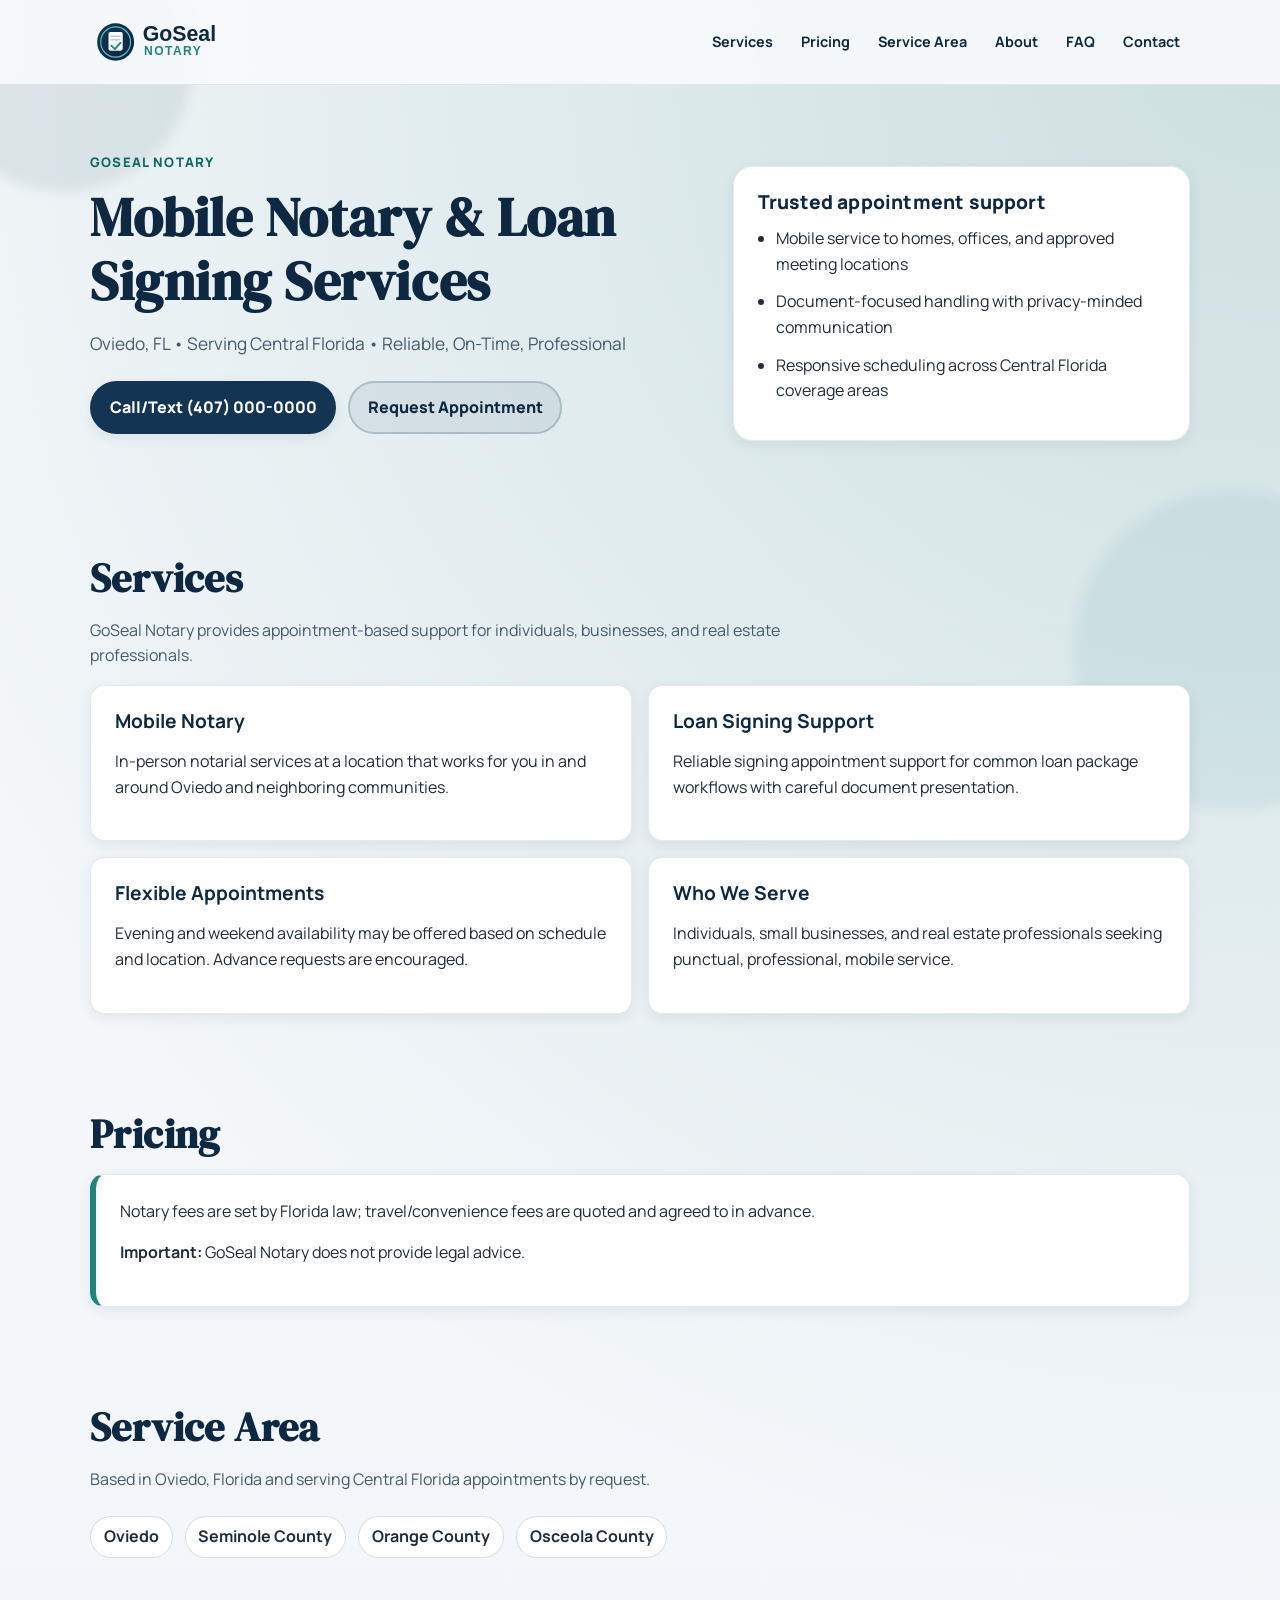
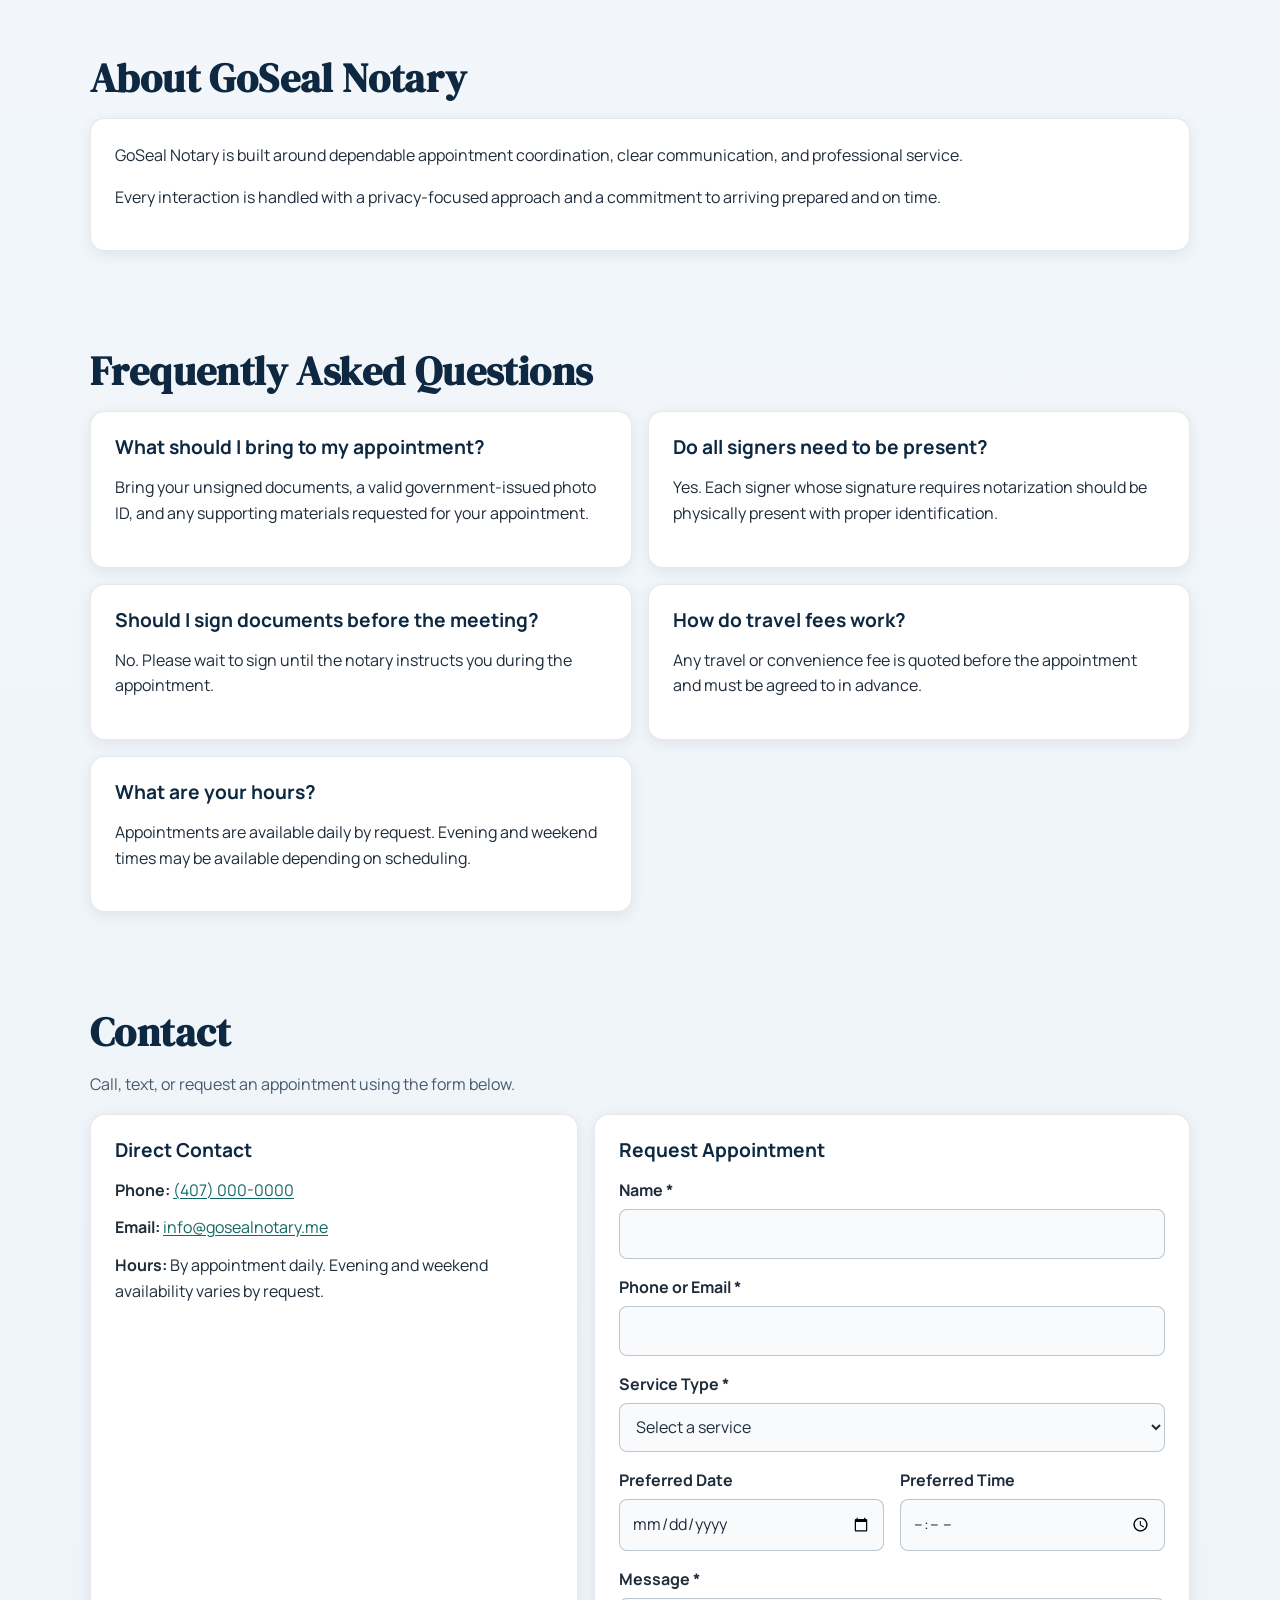
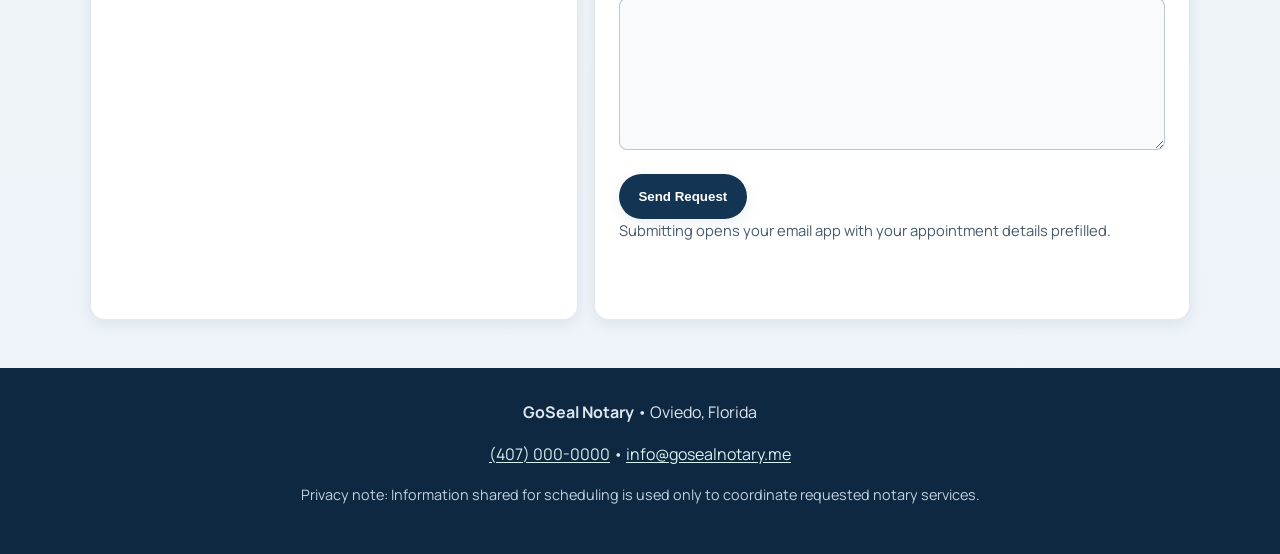
==== commit 04936ffe: "Initial GoSeal Notary static site" ====
--- a/index.html
+++ b/index.html
@@ -1,681 +1,352 @@
-<!DOCTYPE html>
+<!doctype html>
 <html lang="en">
-<head>
-  <meta charset="UTF-8" />
-  <meta name="viewport" content="width=device-width, initial-scale=1.0" />
-
-  <!-- ── Primary SEO ── -->
-  <title>GoSeal Notary | Mobile Notary &amp; Loan Signing Services – Oviedo, FL</title>
-  <meta name="description" content="GoSeal Notary provides professional mobile notary and loan signing services in Oviedo, FL and throughout Central Florida. Available after hours and weekends. Call or text (407) 000-0000." />
-  <meta name="robots" content="index, follow" />
-  <link rel="canonical" href="https://www.gosealnotary.me/" />
-
-  <!-- ── Open Graph ── -->
-  <meta property="og:type"        content="website" />
-  <meta property="og:url"         content="https://www.gosealnotary.me/" />
-  <meta property="og:title"       content="GoSeal Notary | Mobile Notary &amp; Loan Signing – Oviedo, FL" />
-  <meta property="og:description" content="Reliable, on-time mobile notary and loan signing services in Oviedo, FL. Serving Seminole, Orange &amp; Osceola Counties. After-hours &amp; weekend availability." />
-  <meta property="og:image"       content="https://www.gosealnotary.me/assets/og-image.png" />
-  <meta property="og:locale"      content="en_US" />
-  <meta property="og:site_name"   content="GoSeal Notary" />
-
-  <!-- ── Twitter Card ── -->
-  <meta name="twitter:card"        content="summary_large_image" />
-  <meta name="twitter:title"       content="GoSeal Notary | Mobile Notary – Oviedo, FL" />
-  <meta name="twitter:description" content="Professional mobile notary &amp; loan signing in Central Florida. Call/text (407) 000-0000." />
-  <meta name="twitter:image"       content="https://www.gosealnotary.me/assets/og-image.png" />
-
-  <!-- ── Favicon ── -->
-  <link rel="icon" type="image/svg+xml" href="/assets/favicon.svg" />
-
-  <!-- ── Stylesheet ── -->
-  <link rel="stylesheet" href="/styles.css" />
-
-  <!-- ── LocalBusiness Schema.org JSON-LD ── -->
-  <script type="application/ld+json">
-  {
-    "@context": "https://schema.org",
-    "@type": "LocalBusiness",
-    "name": "GoSeal Notary",
-    "description": "Professional mobile notary and loan signing services in Oviedo, FL and throughout Central Florida.",
-    "url": "https://www.gosealnotary.me/",
-    "telephone": "+14070000000",
-    "email": "info@gosealnotary.me",
-    "image": "https://www.gosealnotary.me/assets/og-image.png",
-    "logo": "https://www.gosealnotary.me/assets/logo.svg",
-    "priceRange": "$$",
-    "address": {
-      "@type": "PostalAddress",
-      "addressLocality": "Oviedo",
-      "addressRegion": "FL",
-      "postalCode": "32765",
-      "addressCountry": "US"
-    },
-    "geo": {
-      "@type": "GeoCoordinates",
-      "latitude": 28.6700,
-      "longitude": -81.2081
-    },
-    "areaServed": [
-      { "@type": "City", "name": "Oviedo" },
-      { "@type": "City", "name": "Orlando" },
-      { "@type": "City", "name": "Winter Springs" },
-      { "@type": "City", "name": "Casselberry" },
-      { "@type": "City", "name": "Sanford" },
-      { "@type": "AdministrativeArea", "name": "Seminole County" },
-      { "@type": "AdministrativeArea", "name": "Orange County" },
-      { "@type": "AdministrativeArea", "name": "Osceola County" }
-    ],
-    "openingHoursSpecification": [
+  <head>
+    <meta charset="utf-8" />
+    <meta name="viewport" content="width=device-width, initial-scale=1" />
+    <title>Mobile Notary &amp; Loan Signing Services in Oviedo, FL | GoSeal Notary</title>
+    <meta
+      name="description"
+      content="GoSeal Notary provides mobile notary and loan signing services in Oviedo, Florida and across Central Florida. Reliable, on-time, and professional by-appointment support for individuals, businesses, and real estate professionals."
+    />
+    <link rel="canonical" href="https://gosealnotary.me/" />
+
+    <meta property="og:title" content="Mobile Notary &amp; Loan Signing Services | GoSeal Notary" />
+    <meta
+      property="og:description"
+      content="Oviedo, FL based mobile notary and loan signing support serving Central Florida. Reliable, on-time, professional."
+    />
+    <meta property="og:type" content="website" />
+    <meta property="og:url" content="https://gosealnotary.me/" />
+    <meta property="og:image" content="https://gosealnotary.me/assets/logo.svg" />
+    <meta property="og:locale" content="en_US" />
+
+    <meta name="twitter:card" content="summary" />
+    <meta name="twitter:title" content="Mobile Notary &amp; Loan Signing Services | GoSeal Notary" />
+    <meta
+      name="twitter:description"
+      content="Oviedo, FL based mobile notary and loan signing support serving Central Florida."
+    />
+    <meta name="theme-color" content="#133453" />
+
+    <link rel="icon" type="image/svg+xml" href="/assets/favicon.svg" />
+
+    <link rel="preconnect" href="https://fonts.googleapis.com" />
+    <link rel="preconnect" href="https://fonts.gstatic.com" crossorigin />
+    <link
+      href="https://fonts.googleapis.com/css2?family=DM+Serif+Display:ital@0;1&amp;family=Manrope:wght@400;500;600;700;800&amp;display=swap"
+      rel="stylesheet"
+    />
+
+    <link rel="stylesheet" href="/styles.css" />
+
+    <script type="application/ld+json">
       {
-        "@type": "OpeningHoursSpecification",
-        "dayOfWeek": ["Monday","Tuesday","Wednesday","Thursday","Friday"],
-        "opens": "09:00",
-        "closes": "19:00"
-      },
-      {
-        "@type": "OpeningHoursSpecification",
-        "dayOfWeek": ["Saturday","Sunday"],
-        "opens": "10:00",
-        "closes": "17:00"
+        "@context": "https://schema.org",
+        "@type": "LocalBusiness",
+        "name": "GoSeal Notary",
+        "image": "https://gosealnotary.me/assets/logo.svg",
+        "url": "https://gosealnotary.me/",
+        "telephone": "(407) 000-0000",
+        "email": "info@gosealnotary.me",
+        "description": "Mobile notary and loan signing services based in Oviedo, Florida serving Central Florida. Reliable, on-time, professional, and privacy-focused.",
+        "priceRange": "$$",
+        "address": {
+          "@type": "PostalAddress",
+          "addressLocality": "Oviedo",
+          "addressRegion": "FL",
+          "addressCountry": "US"
+        },
+        "areaServed": [
+          {
+            "@type": "AdministrativeArea",
+            "name": "Seminole County"
+          },
+          {
+            "@type": "AdministrativeArea",
+            "name": "Orange County"
+          },
+          {
+            "@type": "AdministrativeArea",
+            "name": "Osceola County"
+          }
+        ],
+        "serviceType": ["Mobile Notary Services", "Loan Signing Support"],
+        "openingHoursSpecification": [
+          {
+            "@type": "OpeningHoursSpecification",
+            "dayOfWeek": [
+              "Monday",
+              "Tuesday",
+              "Wednesday",
+              "Thursday",
+              "Friday",
+              "Saturday",
+              "Sunday"
+            ],
+            "opens": "08:00",
+            "closes": "20:00"
+          }
+        ]
       }
-    ],
-    "hasOfferCatalog": {
-      "@type": "OfferCatalog",
-      "name": "Notary Services",
-      "itemListElement": [
-        { "@type": "Offer", "itemOffered": { "@type": "Service", "name": "Mobile Notary" } },
-        { "@type": "Offer", "itemOffered": { "@type": "Service", "name": "Loan Signing Services" } },
-        { "@type": "Offer", "itemOffered": { "@type": "Service", "name": "Real Estate Closing Documents" } }
-      ]
-    }
-  }
-  </script>
-</head>
-<body>
-
-<!-- ── Skip navigation ── -->
-<a class="skip-link" href="#main">Skip to main content</a>
-
-<!-- ═══════════════════════════════════════════════════
-     NAVIGATION
-════════════════════════════════════════════════════ -->
-<nav class="site-nav" role="navigation" aria-label="Main navigation">
-  <div class="container nav-inner">
-    <a href="#" class="nav-logo" aria-label="GoSeal Notary — home">
-      <img src="/assets/logo.svg" alt="GoSeal Notary" width="160" height="40" />
-    </a>
-
-    <ul class="nav-links" id="nav-links" role="list">
-      <li><a href="#services">Services</a></li>
-      <li><a href="#pricing">Pricing</a></li>
-      <li><a href="#service-area">Service Area</a></li>
-      <li><a href="#about">About</a></li>
-      <li><a href="#faq">FAQ</a></li>
-      <li><a href="#contact">Contact</a></li>
-    </ul>
-
-    <a href="tel:+14070000000" class="btn btn--primary nav-cta" aria-label="Call GoSeal Notary">
-      📞 (407) 000-0000
-    </a>
-
-    <button
-      class="nav-toggle"
-      id="nav-toggle"
-      aria-controls="nav-links"
-      aria-expanded="false"
-      aria-label="Toggle navigation menu"
-    >
-      <svg width="24" height="24" viewBox="0 0 24 24" fill="none" stroke="currentColor" stroke-width="2.5" stroke-linecap="round" aria-hidden="true">
-        <line x1="3" y1="6"  x2="21" y2="6"/>
-        <line x1="3" y1="12" x2="21" y2="12"/>
-        <line x1="3" y1="18" x2="21" y2="18"/>
-      </svg>
-    </button>
-  </div>
-</nav>
-
-<!-- ═══════════════════════════════════════════════════
-     MAIN
-════════════════════════════════════════════════════ -->
-<main id="main">
-
-  <!-- ── HERO ── -->
-  <section class="hero" aria-labelledby="hero-heading">
-    <div class="container">
-      <div class="hero__badge">Licensed &amp; Insured · Florida Notary</div>
-
-      <h1 id="hero-heading">Mobile Notary &amp; Loan Signing Services</h1>
-
-      <p class="hero__sub">
-        Oviedo, FL &nbsp;•&nbsp; Serving Central Florida &nbsp;•&nbsp;
-        Reliable, On-Time, Professional
-      </p>
-
-      <div class="hero__actions">
-        <a href="tel:+14070000000" class="btn btn--white">
-          📞 Call / Text (407) 000-0000
+    </script>
+  </head>
+  <body>
+    <a class="skip-link" href="#main-content">Skip to main content</a>
+
+    <header class="site-header" id="top">
+      <div class="container header-inner">
+        <a class="brand" href="#top" aria-label="GoSeal Notary home">
+          <img src="/assets/logo.svg" alt="GoSeal Notary" width="320" height="64" />
         </a>
-        <a href="#contact" class="btn btn--outline" style="border-color:rgba(255,255,255,.6);color:#fff;">
-          📅 Request an Appointment
-        </a>
+        <nav aria-label="Primary navigation">
+          <ul class="nav-list">
+            <li><a href="#services">Services</a></li>
+            <li><a href="#pricing">Pricing</a></li>
+            <li><a href="#service-area">Service Area</a></li>
+            <li><a href="#about">About</a></li>
+            <li><a href="#faq">FAQ</a></li>
+            <li><a href="#contact">Contact</a></li>
+          </ul>
+        </nav>
       </div>
-
-      <div class="hero__trust" aria-label="Trust indicators">
-        <span class="trust-item">After-hours &amp; weekends</span>
-        <span class="trust-item">We come to you</span>
-        <span class="trust-item">Prompt &amp; confidential</span>
-        <span class="trust-item">Real estate &amp; legal docs</span>
-      </div>
-    </div>
-  </section>
-
-  <!-- ── SERVICES ── -->
-  <section class="section" id="services" aria-labelledby="services-heading">
-    <div class="container">
-      <header class="section__header">
-        <span class="eyebrow">What We Do</span>
-        <h2 id="services-heading">Notary Services Tailored to Your Needs</h2>
-        <p class="section-lead">
-          Whether you're closing a real estate deal, signing a power of attorney, or need a quick acknowledgment
-          notarized — we travel to you at a time that works.
+    </header>
+
+    <main id="main-content">
+      <section class="section hero" aria-labelledby="hero-title">
+        <div class="container hero-layout">
+          <div>
+            <p class="eyebrow">GoSeal Notary</p>
+            <h1 id="hero-title">Mobile Notary &amp; Loan Signing Services</h1>
+            <p class="hero-subline">
+              Oviedo, FL • Serving Central Florida • Reliable, On-Time, Professional
+            </p>
+            <div class="cta-group">
+              <a class="btn btn-primary" href="tel:+14070000000">Call/Text (407) 000-0000</a>
+              <a class="btn btn-secondary" href="#contact">Request Appointment</a>
+            </div>
+          </div>
+          <aside class="hero-panel" aria-label="Service commitment highlights">
+            <h2>Trusted appointment support</h2>
+            <ul>
+              <li>Mobile service to homes, offices, and approved meeting locations</li>
+              <li>Document-focused handling with privacy-minded communication</li>
+              <li>Responsive scheduling across Central Florida coverage areas</li>
+            </ul>
+          </aside>
+        </div>
+      </section>
+
+      <section class="section" id="services" aria-labelledby="services-title">
+        <div class="container">
+          <h2 id="services-title">Services</h2>
+          <p class="section-intro">
+            GoSeal Notary provides appointment-based support for individuals, businesses, and real estate professionals.
+          </p>
+          <div class="card-grid services-grid">
+            <article class="card">
+              <h3>Mobile Notary</h3>
+              <p>
+                In-person notarial services at a location that works for you in and around Oviedo and neighboring communities.
+              </p>
+            </article>
+            <article class="card">
+              <h3>Loan Signing Support</h3>
+              <p>
+                Reliable signing appointment support for common loan package workflows with careful document presentation.
+              </p>
+            </article>
+            <article class="card">
+              <h3>Flexible Appointments</h3>
+              <p>
+                Evening and weekend availability may be offered based on schedule and location. Advance requests are encouraged.
+              </p>
+            </article>
+            <article class="card">
+              <h3>Who We Serve</h3>
+              <p>
+                Individuals, small businesses, and real estate professionals seeking punctual, professional, mobile service.
+              </p>
+            </article>
+          </div>
+        </div>
+      </section>
+
+      <section class="section" id="pricing" aria-labelledby="pricing-title">
+        <div class="container">
+          <h2 id="pricing-title">Pricing</h2>
+          <div class="card pricing-card">
+            <p>
+              Notary fees are set by Florida law; travel/convenience fees are quoted and agreed to in advance.
+            </p>
+            <p><strong>Important:</strong> GoSeal Notary does not provide legal advice.</p>
+          </div>
+        </div>
+      </section>
+
+      <section class="section" id="service-area" aria-labelledby="service-area-title">
+        <div class="container">
+          <h2 id="service-area-title">Service Area</h2>
+          <p class="section-intro">
+            Based in Oviedo, Florida and serving Central Florida appointments by request.
+          </p>
+          <ul class="tag-list" aria-label="Primary service counties">
+            <li>Oviedo</li>
+            <li>Seminole County</li>
+            <li>Orange County</li>
+            <li>Osceola County</li>
+          </ul>
+        </div>
+      </section>
+
+      <section class="section" id="about" aria-labelledby="about-title">
+        <div class="container">
+          <h2 id="about-title">About GoSeal Notary</h2>
+          <div class="card">
+            <p>
+              GoSeal Notary is built around dependable appointment coordination, clear communication, and professional service.
+            </p>
+            <p>
+              Every interaction is handled with a privacy-focused approach and a commitment to arriving prepared and on time.
+            </p>
+          </div>
+        </div>
+      </section>
+
+      <section class="section" id="faq" aria-labelledby="faq-title">
+        <div class="container">
+          <h2 id="faq-title">Frequently Asked Questions</h2>
+          <div class="card-grid faq-grid">
+            <article class="card">
+              <h3>What should I bring to my appointment?</h3>
+              <p>
+                Bring your unsigned documents, a valid government-issued photo ID, and any supporting materials requested for your appointment.
+              </p>
+            </article>
+            <article class="card">
+              <h3>Do all signers need to be present?</h3>
+              <p>
+                Yes. Each signer whose signature requires notarization should be physically present with proper identification.
+              </p>
+            </article>
+            <article class="card">
+              <h3>Should I sign documents before the meeting?</h3>
+              <p>No. Please wait to sign until the notary instructs you during the appointment.</p>
+            </article>
+            <article class="card">
+              <h3>How do travel fees work?</h3>
+              <p>
+                Any travel or convenience fee is quoted before the appointment and must be agreed to in advance.
+              </p>
+            </article>
+            <article class="card">
+              <h3>What are your hours?</h3>
+              <p>
+                Appointments are available daily by request. Evening and weekend times may be available depending on scheduling.
+              </p>
+            </article>
+          </div>
+        </div>
+      </section>
+
+      <section class="section" id="contact" aria-labelledby="contact-title">
+        <div class="container">
+          <h2 id="contact-title">Contact</h2>
+          <p class="section-intro">Call, text, or request an appointment using the form below.</p>
+
+          <div class="card-grid contact-grid">
+            <article class="card contact-card" aria-label="Direct contact information">
+              <h3>Direct Contact</h3>
+              <p><strong>Phone:</strong> <a href="tel:+14070000000">(407) 000-0000</a></p>
+              <p>
+                <strong>Email:</strong>
+                <a href="mailto:info@gosealnotary.me">info@gosealnotary.me</a>
+              </p>
+              <p>
+                <strong>Hours:</strong> By appointment daily. Evening and weekend availability varies by request.
+              </p>
+            </article>
+
+            <div class="card form-card">
+              <h3>Request Appointment</h3>
+              <form
+                id="appointment-form"
+                action="mailto:info@gosealnotary.me"
+                method="post"
+                enctype="text/plain"
+              >
+                <div class="form-row">
+                  <label for="name">Name<span aria-hidden="true"> *</span></label>
+                  <input id="name" name="name" type="text" autocomplete="name" required />
+                </div>
+
+                <div class="form-row">
+                  <label for="preferred_contact">Phone or Email<span aria-hidden="true"> *</span></label>
+                  <input
+                    id="preferred_contact"
+                    name="preferred_contact"
+                    type="text"
+                    inputmode="email"
+                    autocomplete="email"
+                    required
+                    pattern="(^[^\s@]+@[^\s@]+\.[^\s@]+$)|(^\+?[0-9][0-9\s().-]{6,}$)"
+                    title="Enter a valid email address or phone number."
+                  />
+                </div>
+
+                <div class="form-row">
+                  <label for="service_type">Service Type<span aria-hidden="true"> *</span></label>
+                  <select id="service_type" name="service_type" required>
+                    <option value="" selected disabled>Select a service</option>
+                    <option value="Mobile Notary">Mobile Notary</option>
+                    <option value="Loan Signing Support">Loan Signing Support</option>
+                    <option value="General Notary Inquiry">General Notary Inquiry</option>
+                  </select>
+                </div>
+
+                <div class="form-row two-up">
+                  <div>
+                    <label for="preferred_date">Preferred Date</label>
+                    <input id="preferred_date" name="preferred_date" type="date" />
+                  </div>
+                  <div>
+                    <label for="preferred_time">Preferred Time</label>
+                    <input id="preferred_time" name="preferred_time" type="time" />
+                  </div>
+                </div>
+
+                <div class="form-row">
+                  <label for="message">Message<span aria-hidden="true"> *</span></label>
+                  <textarea id="message" name="message" rows="5" required></textarea>
+                </div>
+
+                <button class="btn btn-primary" type="submit">Send Request</button>
+                <p class="form-help">Submitting opens your email app with your appointment details prefilled.</p>
+                <p class="form-status" id="form-status" role="status" aria-live="polite"></p>
+              </form>
+              <noscript>
+                <p class="form-help">
+                  JavaScript is disabled. Use the phone or email above if your browser does not open an email app for form submission.
+                </p>
+              </noscript>
+            </div>
+          </div>
+        </div>
+      </section>
+    </main>
+
+    <footer class="site-footer">
+      <div class="container footer-inner">
+        <p><strong>GoSeal Notary</strong> • Oviedo, Florida</p>
+        <p>
+          <a href="tel:+14070000000">(407) 000-0000</a> •
+          <a href="mailto:info@gosealnotary.me">info@gosealnotary.me</a>
         </p>
-      </header>
-
-      <div class="services-grid">
-
-        <!-- Card 1 -->
-        <article class="service-card">
-          <div class="service-card__icon" aria-hidden="true">📄</div>
-          <h3>Mobile Notary</h3>
-          <ul>
-            <li>Acknowledgments &amp; jurats</li>
-            <li>Affidavits &amp; sworn statements</li>
-            <li>Power of attorney</li>
-            <li>Advance directives &amp; living wills</li>
-            <li>Trusts &amp; estate documents</li>
-            <li>Contracts &amp; agreements</li>
-            <li>Copy certifications</li>
-          </ul>
-        </article>
-
-        <!-- Card 2 -->
-        <article class="service-card">
-          <div class="service-card__icon" aria-hidden="true">🏠</div>
-          <h3>Loan Signing Support</h3>
-          <ul>
-            <li>Buyer &amp; seller closing packages</li>
-            <li>Refinance documents</li>
-            <li>HELOC &amp; home equity packages</li>
-            <li>Reverse mortgage signings</li>
-            <li>New construction packages</li>
-            <li>Title company coordination</li>
-          </ul>
-        </article>
-
-        <!-- Card 3 -->
-        <article class="service-card">
-          <div class="service-card__icon" aria-hidden="true">🕐</div>
-          <h3>Flexible Scheduling</h3>
-          <ul>
-            <li>After-hours availability (when possible)</li>
-            <li>Weekend appointments</li>
-            <li>Hospitals, care facilities &amp; home visits</li>
-            <li>Offices, banks &amp; title companies</li>
-            <li>Quick turnaround for urgent signings</li>
-          </ul>
-        </article>
-
-        <!-- Card 4 -->
-        <article class="service-card">
-          <div class="service-card__icon" aria-hidden="true">🤝</div>
-          <h3>Who We Serve</h3>
-          <ul>
-            <li>Individuals &amp; families</li>
-            <li>Real estate agents &amp; brokers</li>
-            <li>Title &amp; escrow companies</li>
-            <li>Mortgage lenders &amp; banks</li>
-            <li>Attorneys &amp; law offices</li>
-            <li>Businesses of all sizes</li>
-          </ul>
-        </article>
-
-      </div>
-    </div>
-  </section>
-
-  <!-- ── PRICING ── -->
-  <section class="section section--alt" id="pricing" aria-labelledby="pricing-heading">
-    <div class="container">
-      <header class="section__header">
-        <span class="eyebrow">Transparent Fees</span>
-        <h2 id="pricing-heading">Pricing</h2>
-      </header>
-
-      <div class="pricing-box">
-        <p>
-          <strong>Notary fees are set by Florida law.</strong> Travel and convenience fees
-          are quoted upfront and agreed to in advance — no surprises.
-        </p>
-        <p>
-          Fees may vary based on the number of notarizations, document type, and
-          travel distance. We're happy to give you a quick quote before your appointment.
-        </p>
-        <p class="note">
-          💬 <strong>Fastest way to get a quote:</strong> Text your name, city, and
-          document type to <a href="sms:+14070000000">(407) 000-0000</a> and we'll
-          respond promptly. <em>This is not legal advice.</em>
+        <p class="privacy-note">
+          Privacy note: Information shared for scheduling is used only to coordinate requested notary services.
         </p>
       </div>
-    </div>
-  </section>
-
-  <!-- ── SERVICE AREA ── -->
-  <section class="section" id="service-area" aria-labelledby="area-heading">
-    <div class="container">
-      <header class="section__header">
-        <span class="eyebrow">Where We Go</span>
-        <h2 id="area-heading">Service Area</h2>
-        <p class="section-lead">
-          Based in Oviedo, FL — we travel throughout Central Florida for your convenience.
-        </p>
-      </header>
-
-      <p>We primarily serve <strong>Seminole, Orange, and Osceola Counties</strong>, including:</p>
-
-      <div class="area-list" aria-label="Cities and areas served">
-        <span class="area-chip">Oviedo, FL</span>
-        <span class="area-chip">Winter Springs</span>
-        <span class="area-chip">Casselberry</span>
-        <span class="area-chip">Longwood</span>
-        <span class="area-chip">Sanford</span>
-        <span class="area-chip">Lake Mary</span>
-        <span class="area-chip">Altamonte Springs</span>
-        <span class="area-chip">Winter Park</span>
-        <span class="area-chip">Orlando</span>
-        <span class="area-chip">East Orlando</span>
-        <span class="area-chip">Kissimmee</span>
-        <span class="area-chip">St. Cloud</span>
-        <span class="area-chip">And surrounding areas</span>
-      </div>
-
-      <p class="area-note">
-        Not seeing your city? <a href="sms:+14070000000">Send us a text</a> — we're happy
-        to discuss travel to areas outside our typical range. Additional travel fees may apply.
-      </p>
-    </div>
-  </section>
-
-  <!-- ── CONTACT / BOOKING ── -->
-  <section class="section section--alt" id="contact" aria-labelledby="contact-heading">
-    <div class="container">
-      <header class="section__header">
-        <span class="eyebrow">Get in Touch</span>
-        <h2 id="contact-heading">Request an Appointment</h2>
-      </header>
-
-      <div class="contact-grid">
-
-        <!-- Contact info -->
-        <div class="contact-info">
-          <h3>Contact GoSeal Notary</h3>
-
-          <div class="contact-detail">
-            <span class="contact-detail__icon" aria-hidden="true">📞</span>
-            <div class="contact-detail__text">
-              <strong>Phone / Text</strong>
-              <a href="tel:+14070000000">(407) 000-0000</a>
-            </div>
-          </div>
-
-          <div class="contact-detail">
-            <span class="contact-detail__icon" aria-hidden="true">✉️</span>
-            <div class="contact-detail__text">
-              <strong>Email</strong>
-              <a href="mailto:info@gosealnotary.me">info@gosealnotary.me</a>
-            </div>
-          </div>
-
-          <div class="contact-detail">
-            <span class="contact-detail__icon" aria-hidden="true">📍</span>
-            <div class="contact-detail__text">
-              <strong>Based in</strong>
-              <span style="font-size:1.05rem;font-weight:600;">Oviedo, FL · Central Florida</span>
-            </div>
-          </div>
-
-          <div class="contact-detail">
-            <span class="contact-detail__icon" aria-hidden="true">🕐</span>
-            <div class="contact-detail__text">
-              <strong>Hours</strong>
-              <span style="font-size:.95rem;">Mon–Fri 9 am–7 pm &nbsp;|&nbsp; Sat–Sun 10 am–5 pm<br>
-              After-hours available when possible — ask!</span>
-            </div>
-          </div>
-
-          <div class="tip-box" role="note">
-            <strong>💬 Fastest response:</strong> Text your name, city, and document type to
-            <a href="sms:+14070000000" style="color:inherit;font-weight:700;">(407) 000-0000</a>
-            and we'll reply promptly.
-          </div>
-        </div>
-
-        <!-- Contact form -->
-        <div class="contact-form">
-          <h3>Send a Request</h3>
-          <!--
-            NOTE: This form does not have a live backend endpoint.
-            To activate form submission, replace the action attribute with
-            your backend URL or a service like Formspree (https://formspree.io),
-            Basin (https://usebasin.com), or Netlify Forms.
-            Example Formspree: action="https://formspree.io/f/YOUR_FORM_ID"
-          -->
-          <form
-            action="#"
-            method="POST"
-            novalidate
-            aria-label="Appointment request form"
-          >
-            <div class="form-row">
-              <div class="form-group">
-                <label for="f-name">Full Name <span aria-hidden="true">*</span></label>
-                <input type="text" id="f-name" name="name" autocomplete="name" required placeholder="Jane Smith" />
-              </div>
-              <div class="form-group">
-                <label for="f-phone">Phone <span aria-hidden="true">*</span></label>
-                <input type="tel" id="f-phone" name="phone" autocomplete="tel" required placeholder="(407) 555-0100" />
-              </div>
-            </div>
-
-            <div class="form-row">
-              <div class="form-group">
-                <label for="f-email">Email</label>
-                <input type="email" id="f-email" name="email" autocomplete="email" placeholder="you@email.com" />
-              </div>
-              <div class="form-group">
-                <label for="f-city">Your City <span aria-hidden="true">*</span></label>
-                <input type="text" id="f-city" name="city" required placeholder="Oviedo, FL" />
-              </div>
-            </div>
-
-            <div class="form-group">
-              <label for="f-doc-type">Document / Service Type <span aria-hidden="true">*</span></label>
-              <select id="f-doc-type" name="document_type" required>
-                <option value="" disabled selected>— Select one —</option>
-                <option value="mobile-notary">Mobile Notary (general)</option>
-                <option value="poa">Power of Attorney</option>
-                <option value="affidavit">Affidavit / Sworn Statement</option>
-                <option value="trust">Trust / Estate Document</option>
-                <option value="loan-signing">Loan Signing / Closing Package</option>
-                <option value="refi">Refinance Package</option>
-                <option value="heloc">HELOC</option>
-                <option value="other">Other – I'll describe below</option>
-              </select>
-            </div>
-
-            <div class="form-group">
-              <label for="f-time">Preferred Date / Time</label>
-              <input type="text" id="f-time" name="preferred_time" placeholder="e.g., Weekday evenings, Saturday morning" />
-            </div>
-
-            <div class="form-group">
-              <label for="f-message">Additional Notes</label>
-              <textarea id="f-message" name="message" rows="3" placeholder="Any details that will help us prepare (e.g., number of signers, location)"></textarea>
-            </div>
-
-            <button type="submit" class="btn btn--primary" style="width:100%;justify-content:center;">
-              Send Request
-            </button>
-            <p class="form-note">
-              * Required fields. For the fastest response, text us at (407) 000-0000.
-              We do not share your information with third parties.
-            </p>
-          </form>
-        </div>
-
-      </div>
-    </div>
-  </section>
-
-  <!-- ── ABOUT ── -->
-  <section class="section" id="about" aria-labelledby="about-heading">
-    <div class="container">
-      <header class="section__header">
-        <span class="eyebrow">Who We Are</span>
-        <h2 id="about-heading">About GoSeal Notary</h2>
-      </header>
-
-      <div class="about-grid">
-        <div>
-          <p>
-            GoSeal Notary is a professional mobile notary and loan signing service based in
-            <strong>Oviedo, Florida</strong>. We bring the notary to you — whether that's your
-            home, office, hospital, or anywhere in Central Florida.
-          </p>
-          <p>
-            We understand that your time is valuable and that many signings happen under tight
-            deadlines. That's why punctuality, professionalism, and careful attention to detail
-            are at the core of everything we do.
-          </p>
-          <p>
-            GoSeal Notary is <strong>insured</strong> and committed to maintaining the highest
-            standards of confidentiality. Your documents and personal information are handled
-            with complete discretion.
-          </p>
-
-          <div class="about-stats" aria-label="At-a-glance stats">
-            <div class="stat-box">
-              <span class="stat-box__number">Central FL</span>
-              <span class="stat-box__label">Service Area</span>
-            </div>
-            <div class="stat-box">
-              <span class="stat-box__number">7 Days</span>
-              <span class="stat-box__label">Availability</span>
-            </div>
-            <div class="stat-box">
-              <span class="stat-box__number">100%</span>
-              <span class="stat-box__label">Mobile</span>
-            </div>
-            <div class="stat-box">
-              <span class="stat-box__number">Insured</span>
-              <span class="stat-box__label">E&amp;O Coverage</span>
-            </div>
-          </div>
-        </div>
-
-        <div class="about-pillars">
-          <div class="pillar">
-            <span class="pillar__icon" aria-hidden="true">⏱️</span>
-            <div>
-              <h4>Punctuality</h4>
-              <p>We respect your schedule. We show up on time, every time — and we'll communicate proactively if anything changes.</p>
-            </div>
-          </div>
-          <div class="pillar">
-            <span class="pillar__icon" aria-hidden="true">🔒</span>
-            <div>
-              <h4>Privacy &amp; Confidentiality</h4>
-              <p>Your documents and personal information are treated with complete discretion. We never share your data with third parties.</p>
-            </div>
-          </div>
-          <div class="pillar">
-            <span class="pillar__icon" aria-hidden="true">✅</span>
-            <div>
-              <h4>Accuracy &amp; Compliance</h4>
-              <p>We follow Florida notary law precisely. Documents are reviewed carefully before and after signing to avoid errors.</p>
-            </div>
-          </div>
-          <div class="pillar">
-            <span class="pillar__icon" aria-hidden="true">📲</span>
-            <div>
-              <h4>Easy to Reach</h4>
-              <p>Call or text anytime. We respond quickly and make booking straightforward — no complicated processes.</p>
-            </div>
-          </div>
-        </div>
-      </div>
-    </div>
-  </section>
-
-  <!-- ── FAQ ── -->
-  <section class="section section--alt" id="faq" aria-labelledby="faq-heading">
-    <div class="container">
-      <header class="section__header">
-        <span class="eyebrow">Common Questions</span>
-        <h2 id="faq-heading">Frequently Asked Questions</h2>
-      </header>
-
-      <dl class="faq-list" role="list">
-
-        <div class="faq-item" role="listitem">
-          <dt>
-            <button class="faq-question" aria-expanded="false" aria-controls="faq-a1" id="faq-q1">
-              What do I need to bring to the signing?
-              <svg class="faq-chevron" viewBox="0 0 20 20" fill="currentColor" aria-hidden="true"><path fill-rule="evenodd" d="M5.23 7.21a.75.75 0 011.06.02L10 11.168l3.71-3.938a.75.75 0 111.08 1.04l-4.25 4.5a.75.75 0 01-1.08 0l-4.25-4.5a.75.75 0 01.02-1.06z" clip-rule="evenodd"/></svg>
-            </button>
-          </dt>
-          <dd class="faq-answer" id="faq-a1" role="region" aria-labelledby="faq-q1">
-            <p>
-              Please bring a <strong>valid, government-issued photo ID</strong> (driver's license,
-              state ID, or passport). All signers who need to be notarized must be present in person.
-              Most importantly, <strong>do not sign your documents ahead of time</strong> — documents
-              must be unsigned until you're in front of the notary.
-            </p>
-          </dd>
-        </div>
-
-        <div class="faq-item" role="listitem">
-          <dt>
-            <button class="faq-question" aria-expanded="false" aria-controls="faq-a2" id="faq-q2">
-              Do you charge travel fees?
-              <svg class="faq-chevron" viewBox="0 0 20 20" fill="currentColor" aria-hidden="true"><path fill-rule="evenodd" d="M5.23 7.21a.75.75 0 011.06.02L10 11.168l3.71-3.938a.75.75 0 111.08 1.04l-4.25 4.5a.75.75 0 01-1.08 0l-4.25-4.5a.75.75 0 01.02-1.06z" clip-rule="evenodd"/></svg>
-            </button>
-          </dt>
-          <dd class="faq-answer" id="faq-a2" role="region" aria-labelledby="faq-q2">
-            <p>
-              Yes. Travel and convenience fees are quoted upfront and agreed to before your
-              appointment — there are no hidden charges. Florida law sets the maximum per-notarization
-              fee; any travel fee is separate and clearly communicated in advance.
-              <a href="#contact">Request a quote</a> or text us for a fast estimate.
-            </p>
-          </dd>
-        </div>
-
-        <div class="faq-item" role="listitem">
-          <dt>
-            <button class="faq-question" aria-expanded="false" aria-controls="faq-a3" id="faq-q3">
-              What are your service hours?
-              <svg class="faq-chevron" viewBox="0 0 20 20" fill="currentColor" aria-hidden="true"><path fill-rule="evenodd" d="M5.23 7.21a.75.75 0 011.06.02L10 11.168l3.71-3.938a.75.75 0 111.08 1.04l-4.25 4.5a.75.75 0 01-1.08 0l-4.25-4.5a.75.75 0 01.02-1.06z" clip-rule="evenodd"/></svg>
-            </button>
-          </dt>
-          <dd class="faq-answer" id="faq-a3" role="region" aria-labelledby="faq-q3">
-            <p>
-              Our standard hours are <strong>Monday–Friday 9 am–7 pm</strong> and
-              <strong>Saturday–Sunday 10 am–5 pm</strong>. After-hours and early-morning
-              appointments are available when possible — just ask and we'll do our best to
-              accommodate your schedule.
-            </p>
-          </dd>
-        </div>
-
-        <div class="faq-item" role="listitem">
-          <dt>
-            <button class="faq-question" aria-expanded="false" aria-controls="faq-a4" id="faq-q4">
-              How do I request an appointment?
-              <svg class="faq-chevron" viewBox="0 0 20 20" fill="currentColor" aria-hidden="true"><path fill-rule="evenodd" d="M5.23 7.21a.75.75 0 011.06.02L10 11.168l3.71-3.938a.75.75 0 111.08 1.04l-4.25 4.5a.75.75 0 01-1.08 0l-4.25-4.5a.75.75 0 01.02-1.06z" clip-rule="evenodd"/></svg>
-            </button>
-          </dt>
-          <dd class="faq-answer" id="faq-a4" role="region" aria-labelledby="faq-q4">
-            <p>
-              The fastest way is to <strong>text (407) 000-0000</strong> with your name, city,
-              and document type. You can also call the same number, email
-              <a href="mailto:info@gosealnotary.me">info@gosealnotary.me</a>, or fill out the
-              <a href="#contact">contact form</a> above. We'll confirm availability and provide
-              a fee quote before your appointment is finalized.
-            </p>
-          </dd>
-        </div>
-
-        <div class="faq-item" role="listitem">
-          <dt>
-            <button class="faq-question" aria-expanded="false" aria-controls="faq-a5" id="faq-q5">
-              Are you a licensed Florida Notary Public?
-              <svg class="faq-chevron" viewBox="0 0 20 20" fill="currentColor" aria-hidden="true"><path fill-rule="evenodd" d="M5.23 7.21a.75.75 0 011.06.02L10 11.168l3.71-3.938a.75.75 0 111.08 1.04l-4.25 4.5a.75.75 0 01-1.08 0l-4.25-4.5a.75.75 0 01.02-1.06z" clip-rule="evenodd"/></svg>
-            </button>
-          </dt>
-          <dd class="faq-answer" id="faq-a5" role="region" aria-labelledby="faq-q5">
-            <p>
-              Yes. GoSeal Notary is a licensed Florida Notary Public and is insured. We operate
-              in full compliance with Florida notary law (Chapter 117, Florida Statutes).
-              We do not provide legal advice — for legal questions, please consult a licensed attorney.
-            </p>
-          </dd>
-        </div>
-
-        <div class="faq-item" role="listitem">
-          <dt>
-            <button class="faq-question" aria-expanded="false" aria-controls="faq-a6" id="faq-q6">
-              Can you notarize documents at a hospital or care facility?
-              <svg class="faq-chevron" viewBox="0 0 20 20" fill="currentColor" aria-hidden="true"><path fill-rule="evenodd" d="M5.23 7.21a.75.75 0 011.06.02L10 11.168l3.71-3.938a.75.75 0 111.08 1.04l-4.25 4.5a.75.75 0 01-1.08 0l-4.25-4.5a.75.75 0 01.02-1.06z" clip-rule="evenodd"/></svg>
-            </button>
-          </dt>
-          <dd class="faq-answer" id="faq-a6" role="region" aria-labelledby="faq-q6">
-            <p>
-              Yes, we regularly perform hospital, assisted living, and care facility visits.
-              Please contact us as early as possible to coordinate scheduling and ensure all
-              facility entry requirements are met. The signer must be capable of signing and
-              understanding the document at the time of notarization.
-            </p>
-          </dd>
-        </div>
-
-      </dl>
-    </div>
-  </section>
-
-</main>
-
-<!-- ═══════════════════════════════════════════════════
-     FOOTER
-════════════════════════════════════════════════════ -->
-<footer class="site-footer" role="contentinfo">
-  <div class="container">
-    <div class="footer-inner">
-
-      <div class="footer-brand">
-        <a href="#" class="nav-logo" aria-label="GoSeal Notary — home">
-          <img src="/assets/logo.svg" alt="GoSeal Notary" width="160" height="40" />
-        </a>
-        <p>Mobile Notary &amp; Loan Signing Services</p>
-        <p>Oviedo, FL · Central Florida</p>
-        <p><a href="tel:+14070000000" style="color:rgba(255,255,255,.85);text-decoration:none;">(407) 000-0000</a></p>
-        <p><a href="mailto:info@gosealnotary.me" style="color:rgba(255,255,255,.85);text-decoration:none;">info@gosealnotary.me</a></p>
-      </div>
-
-      <div class="footer-links">
-        <h4>Quick Links</h4>
-        <ul>
-          <li><a href="#services">Services</a></li>
-          <li><a href="#pricing">Pricing</a></li>
-          <li><a href="#service-area">Service Area</a></li>
-          <li><a href="#about">About</a></li>
-          <li><a href="#faq">FAQ</a></li>
-          <li><a href="#contact">Contact / Book</a></li>
-        </ul>
-      </div>
-
-    </div>
-
-    <div class="footer-bottom">
-      <span>&copy; <span id="current-year">2025</span> GoSeal Notary · Oviedo, FL. All rights reserved.</span>
-      <span>
-        We do not provide legal advice. Notary services are performed in compliance with Florida law.
-        Your information is never sold or shared.
-      </span>
-    </div>
-  </div>
-</footer>
-
-<script src="/script.js"></script>
-</body>
+    </footer>
+
+    <script src="/script.js" defer></script>
+  </body>
 </html>
--- a/styles.css
+++ b/styles.css
@@ -1,802 +1,468 @@
-/* =====================================================
-   GoSeal Notary — styles.css
-   Mobile-first, clean, accessible, high-contrast
-   ===================================================== */
-
-/* ── Reset & Base ──────────────────────────────────── */
-*, *::before, *::after {
+:root {
+  --color-navy-900: #0d2840;
+  --color-navy-700: #133453;
+  --color-slate-900: #1f2c3a;
+  --color-slate-700: #46596d;
+  --color-slate-200: #dde4ec;
+  --color-slate-100: #eef3f8;
+  --color-surface: #f8fafc;
+  --color-white: #ffffff;
+  --color-accent: #1d847e;
+  --color-accent-strong: #116863;
+  --color-focus: #ff9f43;
+  --shadow-sm: 0 4px 14px rgba(13, 40, 64, 0.08);
+  --shadow-md: 0 14px 38px rgba(13, 40, 64, 0.12);
+  --radius-sm: 0.5rem;
+  --radius-md: 0.9rem;
+  --radius-lg: 1.2rem;
+  --space-1: 0.5rem;
+  --space-2: 0.75rem;
+  --space-3: 1rem;
+  --space-4: 1.5rem;
+  --space-5: 2rem;
+  --space-6: 3rem;
+  --space-7: 4rem;
+  --max-width: 68.75rem;
+  --font-heading: "DM Serif Display", Georgia, "Times New Roman", serif;
+  --font-body: "Manrope", "Segoe UI", "Helvetica Neue", Arial, sans-serif;
+}
+
+* {
   box-sizing: border-box;
+}
+
+html {
+  scroll-behavior: smooth;
+}
+
+body {
+  margin: 0;
+  color: var(--color-slate-900);
+  font-family: var(--font-body);
+  font-size: 1rem;
+  line-height: 1.6;
+  background:
+    radial-gradient(circle at top right, rgba(17, 104, 99, 0.18), transparent 40%),
+    linear-gradient(180deg, #f6f9fc 0%, #edf3f8 100%);
+}
+
+body::before,
+body::after {
+  content: "";
+  position: fixed;
+  z-index: -1;
+  border-radius: 999px;
+  filter: blur(6px);
+}
+
+body::before {
+  width: 16rem;
+  height: 16rem;
+  top: -4rem;
+  left: -4rem;
+  background: rgba(19, 52, 83, 0.08);
+}
+
+body::after {
+  width: 20rem;
+  height: 20rem;
+  right: -7rem;
+  bottom: 10%;
+  background: rgba(29, 132, 126, 0.08);
+}
+
+a {
+  color: var(--color-accent-strong);
+  text-underline-offset: 0.15em;
+}
+
+a:hover {
+  color: var(--color-accent);
+}
+
+a:focus-visible,
+button:focus-visible,
+input:focus-visible,
+select:focus-visible,
+textarea:focus-visible {
+  outline: 3px solid var(--color-focus);
+  outline-offset: 2px;
+}
+
+img {
+  max-width: 100%;
+  display: block;
+}
+
+h1,
+h2,
+h3 {
+  margin: 0 0 var(--space-3);
+  line-height: 1.2;
+  color: var(--color-navy-900);
+}
+
+h1,
+h2 {
+  font-family: var(--font-heading);
+  letter-spacing: 0.01em;
+}
+
+h1 {
+  font-size: clamp(2rem, 6vw, 3.35rem);
+}
+
+h2 {
+  font-size: clamp(1.7rem, 4vw, 2.5rem);
+}
+
+h3 {
+  font-size: 1.2rem;
+}
+
+p,
+ul {
+  margin: 0 0 var(--space-3);
+}
+
+.skip-link {
+  position: absolute;
+  left: 1rem;
+  top: -3rem;
+  background: var(--color-navy-900);
+  color: var(--color-white);
+  padding: 0.6rem 0.9rem;
+  border-radius: var(--radius-sm);
+  z-index: 1000;
+  text-decoration: none;
+}
+
+.skip-link:focus {
+  top: 1rem;
+}
+
+.container {
+  width: min(calc(100% - 2rem), var(--max-width));
+  margin-inline: auto;
+}
+
+.section {
+  padding-block: var(--space-6);
+}
+
+.site-header {
+  position: sticky;
+  top: 0;
+  z-index: 50;
+  background: rgba(248, 250, 252, 0.92);
+  border-bottom: 1px solid rgba(19, 52, 83, 0.1);
+  backdrop-filter: blur(10px);
+}
+
+.header-inner {
+  min-height: 4.7rem;
+  display: flex;
+  align-items: center;
+  justify-content: space-between;
+  gap: var(--space-3);
+}
+
+.brand {
+  display: inline-flex;
+  align-items: center;
+}
+
+.brand img {
+  width: clamp(11rem, 40vw, 16rem);
+  height: auto;
+}
+
+.nav-list {
+  list-style: none;
   margin: 0;
   padding: 0;
-}
-
-:root {
-  --navy:      #1a4f8a;
-  --navy-dark: #0f3360;
-  --navy-lt:   #e8f0f9;
-  --gold:      #c49a2b;
-  --gold-lt:   #f9f2e0;
-  --text:      #1e2030;
-  --text-muted:#5a6474;
-  --white:     #ffffff;
-  --off-white: #f7f9fc;
-  --border:    #d4dce8;
-  --radius:    6px;
-  --shadow:    0 2px 12px rgba(26,79,138,.10);
-  --shadow-lg: 0 6px 28px rgba(26,79,138,.15);
-  --font-sans: 'Segoe UI', system-ui, -apple-system, sans-serif;
-  --font-serif: Georgia, 'Times New Roman', serif;
-  --max-w:     1100px;
-  --section-v: 4rem;
-}
-
-html {
-  scroll-behavior: smooth;
-  font-size: 16px;
-}
-
-body {
-  font-family: var(--font-sans);
-  color: var(--text);
-  background: var(--white);
-  line-height: 1.65;
-  -webkit-font-smoothing: antialiased;
-}
-
-img, svg { display: block; max-width: 100%; }
-
-a { color: var(--navy); text-decoration: underline; }
-a:hover { color: var(--navy-dark); }
-
-ul { list-style: none; }
-
-/* ── Typography ────────────────────────────────────── */
-h1, h2, h3, h4 {
-  font-family: var(--font-serif);
-  line-height: 1.25;
-  color: var(--navy-dark);
-}
-
-h1 { font-size: clamp(1.75rem, 5vw, 2.8rem); }
-h2 { font-size: clamp(1.4rem, 3.5vw, 2rem); margin-bottom: .5rem; }
-h3 { font-size: 1.15rem; }
-
-p { margin-bottom: 1rem; }
-p:last-child { margin-bottom: 0; }
-
-.section-lead {
-  font-size: 1.05rem;
-  color: var(--text-muted);
-  max-width: 640px;
-}
-
-/* ── Layout helpers ────────────────────────────────── */
-.container {
-  width: 100%;
-  max-width: var(--max-w);
-  margin-inline: auto;
-  padding-inline: 1.25rem;
-}
-
-.section {
-  padding-block: var(--section-v);
-}
-
-.section--alt {
-  background: var(--off-white);
-}
-
-.section__header {
-  margin-bottom: 2.5rem;
-}
-
-.section__header .eyebrow {
+  display: flex;
+  flex-wrap: wrap;
+  justify-content: flex-end;
+  gap: 0.3rem;
+}
+
+.nav-list a {
   display: inline-block;
-  font-size: .75rem;
+  color: var(--color-navy-900);
+  text-decoration: none;
   font-weight: 700;
-  letter-spacing: .12em;
+  font-size: 0.9rem;
+  padding: 0.45rem 0.65rem;
+  border-radius: var(--radius-sm);
+}
+
+.nav-list a:hover,
+.nav-list a:focus-visible {
+  background: rgba(19, 52, 83, 0.09);
+}
+
+.hero {
+  padding-top: var(--space-7);
+}
+
+.hero-layout {
+  display: grid;
+  gap: var(--space-4);
+}
+
+.eyebrow {
+  display: inline-block;
+  font-size: 0.82rem;
+  font-weight: 800;
   text-transform: uppercase;
-  color: var(--gold);
-  margin-bottom: .5rem;
-}
-
-/* ── Buttons ───────────────────────────────────────── */
+  letter-spacing: 0.09em;
+  color: var(--color-accent-strong);
+  margin-bottom: var(--space-2);
+}
+
+.hero-subline {
+  max-width: 42rem;
+  color: var(--color-slate-700);
+  font-size: 1.08rem;
+}
+
+.hero-panel {
+  background: var(--color-white);
+  border: 1px solid rgba(19, 52, 83, 0.1);
+  border-radius: var(--radius-lg);
+  box-shadow: var(--shadow-sm);
+  padding: var(--space-4);
+}
+
+.hero-panel h2 {
+  font-family: var(--font-body);
+  font-size: 1.2rem;
+  font-weight: 800;
+  margin-bottom: var(--space-2);
+}
+
+.hero-panel ul {
+  padding-left: 1.15rem;
+  margin: 0;
+}
+
+.hero-panel li {
+  margin-bottom: var(--space-2);
+}
+
+.cta-group {
+  display: flex;
+  flex-wrap: wrap;
+  gap: var(--space-2);
+  margin-block: var(--space-4);
+}
+
 .btn {
   display: inline-flex;
   align-items: center;
-  gap: .45rem;
-  padding: .75rem 1.5rem;
-  border-radius: var(--radius);
-  font-size: 1rem;
-  font-weight: 600;
-  cursor: pointer;
+  justify-content: center;
+  border-radius: 999px;
   text-decoration: none;
+  font-weight: 800;
+  padding: 0.72rem 1.1rem;
+  min-height: 2.8rem;
   border: 2px solid transparent;
-  transition: background .18s, color .18s, border-color .18s, box-shadow .18s;
-  white-space: nowrap;
-}
-
-.btn--primary {
-  background: var(--navy);
-  color: var(--white);
-  border-color: var(--navy);
-}
-.btn--primary:hover, .btn--primary:focus-visible {
-  background: var(--navy-dark);
-  border-color: var(--navy-dark);
-  color: var(--white);
-}
-
-.btn--outline {
-  background: transparent;
-  color: var(--navy);
-  border-color: var(--navy);
-}
-.btn--outline:hover, .btn--outline:focus-visible {
-  background: var(--navy);
-  color: var(--white);
-}
-
-.btn--white {
-  background: var(--white);
-  color: var(--navy-dark);
-  border-color: var(--white);
-}
-.btn--white:hover, .btn--white:focus-visible {
-  background: var(--navy-lt);
-  color: var(--navy-dark);
-  border-color: var(--navy-lt);
-}
-
-.btn:focus-visible {
-  outline: 3px solid var(--gold);
-  outline-offset: 2px;
-}
-
-/* ── Navigation ────────────────────────────────────── */
-.site-nav {
-  background: var(--white);
-  border-bottom: 1px solid var(--border);
-  position: sticky;
-  top: 0;
-  z-index: 100;
-  box-shadow: var(--shadow);
-}
-
-.nav-inner {
-  display: flex;
-  align-items: center;
-  justify-content: space-between;
-  padding-block: .85rem;
-}
-
-.nav-logo {
-  display: flex;
-  align-items: center;
-  text-decoration: none;
-}
-
-.nav-logo img {
-  height: 40px;
-  width: auto;
-}
-
-.nav-links {
-  display: none;
-  flex-direction: column;
-  gap: 0;
-  position: absolute;
-  top: 100%;
-  left: 0;
-  right: 0;
-  background: var(--white);
-  border-bottom: 2px solid var(--navy);
-  box-shadow: var(--shadow-lg);
-  padding: .5rem 0 1rem;
-}
-
-.nav-links.open {
-  display: flex;
-}
-
-.nav-links a {
-  display: block;
-  padding: .65rem 1.5rem;
-  font-size: .95rem;
-  font-weight: 600;
-  color: var(--text);
-  text-decoration: none;
-  border-bottom: 1px solid var(--border);
-}
-.nav-links a:last-child { border-bottom: none; }
-.nav-links a:hover { color: var(--navy); background: var(--navy-lt); }
-
-.nav-cta {
-  display: none;
-}
-
-.nav-toggle {
-  background: none;
-  border: none;
-  cursor: pointer;
-  padding: .4rem;
-  color: var(--navy);
-}
-.nav-toggle svg { display: block; }
-
-@media (min-width: 768px) {
-  .nav-links {
-    display: flex;
-    flex-direction: row;
-    position: static;
-    border: none;
-    box-shadow: none;
-    padding: 0;
-    gap: .25rem;
-    background: transparent;
-  }
-  .nav-links a {
-    padding: .45rem .75rem;
-    border-radius: var(--radius);
-    border-bottom: none;
-    font-size: .9rem;
-  }
-  .nav-cta {
-    display: inline-flex;
-  }
-  .nav-toggle { display: none; }
-}
-
-/* ── Hero ──────────────────────────────────────────── */
-.hero {
-  background: linear-gradient(135deg, var(--navy-dark) 0%, var(--navy) 60%, #2563a8 100%);
-  color: var(--white);
-  padding-block: 4rem 3.5rem;
-  position: relative;
-  overflow: hidden;
-}
-
-.hero::after {
-  content: '';
-  position: absolute;
-  inset: 0;
-  background: url("data:image/svg+xml,%3Csvg width='60' height='60' viewBox='0 0 60 60' xmlns='http://www.w3.org/2000/svg'%3E%3Cg fill='none' fill-rule='evenodd'%3E%3Cg fill='%23ffffff' fill-opacity='0.03'%3E%3Cpath d='M36 34v-4h-2v4h-4v2h4v4h2v-4h4v-2h-4zm0-30V0h-2v4h-4v2h4v4h2V6h4V4h-4zM6 34v-4H4v4H0v2h4v4h2v-4h4v-2H6zM6 4V0H4v4H0v2h4v4h2V6h4V4H6z'/%3E%3C/g%3E%3C/g%3E%3C/svg%3E");
-  pointer-events: none;
-}
-
-.hero .container { position: relative; z-index: 1; }
-
-.hero__badge {
-  display: inline-flex;
-  align-items: center;
-  gap: .4rem;
-  background: rgba(255,255,255,.12);
-  border: 1px solid rgba(255,255,255,.25);
-  border-radius: 999px;
-  padding: .35rem .9rem;
-  font-size: .8rem;
-  font-weight: 600;
-  letter-spacing: .06em;
-  margin-bottom: 1.25rem;
-  color: rgba(255,255,255,.95);
-}
-
-.hero__badge::before {
-  content: '★';
-  color: var(--gold);
-}
-
-.hero h1 {
-  color: var(--white);
-  margin-bottom: .75rem;
-}
-
-.hero__sub {
-  font-size: clamp(1rem, 2.5vw, 1.2rem);
-  color: rgba(255,255,255,.85);
-  margin-bottom: 2rem;
-  max-width: 560px;
-}
-
-.hero__actions {
+}
+
+.btn-primary {
+  background: var(--color-navy-700);
+  color: var(--color-white);
+  box-shadow: var(--shadow-sm);
+}
+
+.btn-primary:hover {
+  background: #0f2c44;
+  color: var(--color-white);
+}
+
+.btn-secondary {
+  background: rgba(19, 52, 83, 0.08);
+  border-color: rgba(19, 52, 83, 0.2);
+  color: var(--color-navy-900);
+}
+
+.btn-secondary:hover {
+  background: rgba(19, 52, 83, 0.16);
+}
+
+.section-intro {
+  max-width: 45rem;
+  color: var(--color-slate-700);
+}
+
+.card-grid {
+  display: grid;
+  gap: var(--space-3);
+}
+
+.card {
+  background: var(--color-white);
+  border: 1px solid rgba(19, 52, 83, 0.11);
+  border-radius: var(--radius-md);
+  box-shadow: var(--shadow-sm);
+  padding: var(--space-4);
+}
+
+.pricing-card {
+  border-left: 6px solid var(--color-accent);
+}
+
+.tag-list {
+  list-style: none;
+  margin: var(--space-4) 0 0;
+  padding: 0;
   display: flex;
   flex-wrap: wrap;
-  gap: .85rem;
-}
-
-.hero__trust {
-  margin-top: 2.5rem;
-  display: flex;
-  flex-wrap: wrap;
-  gap: 1.25rem;
-}
-
-.trust-item {
-  display: flex;
-  align-items: center;
-  gap: .4rem;
-  font-size: .85rem;
-  color: rgba(255,255,255,.8);
-  font-weight: 500;
-}
-
-.trust-item::before {
-  content: '✓';
-  display: inline-flex;
-  align-items: center;
-  justify-content: center;
-  width: 18px;
-  height: 18px;
-  background: var(--gold);
-  color: var(--white);
-  border-radius: 50%;
-  font-size: .65rem;
+  gap: var(--space-2);
+}
+
+.tag-list li {
+  background: var(--color-white);
+  border: 1px solid rgba(19, 52, 83, 0.16);
+  border-radius: 999px;
+  padding: 0.45rem 0.8rem;
   font-weight: 700;
-  flex-shrink: 0;
-}
-
-/* ── Services ──────────────────────────────────────── */
-.services-grid {
+}
+
+.contact-card p {
+  margin-bottom: var(--space-2);
+}
+
+.form-row {
+  margin-bottom: var(--space-3);
+}
+
+.form-row label {
+  display: block;
+  font-weight: 700;
+  margin-bottom: 0.35rem;
+}
+
+.two-up {
   display: grid;
-  grid-template-columns: 1fr;
-  gap: 1.5rem;
-}
-
-@media (min-width: 600px) {
-  .services-grid { grid-template-columns: repeat(2, 1fr); }
-}
-
-.service-card {
-  background: var(--white);
-  border: 1px solid var(--border);
-  border-radius: var(--radius);
-  padding: 1.75rem;
-  box-shadow: var(--shadow);
-  transition: box-shadow .18s, transform .18s;
-}
-
-.service-card:hover {
-  box-shadow: var(--shadow-lg);
-  transform: translateY(-2px);
-}
-
-.service-card__icon {
-  font-size: 2rem;
-  margin-bottom: .85rem;
-  line-height: 1;
-}
-
-.service-card h3 {
-  color: var(--navy);
-  margin-bottom: .6rem;
-}
-
-.service-card ul {
-  padding-left: 0;
-}
-
-.service-card ul li {
-  padding: .2rem 0 .2rem 1.2rem;
-  position: relative;
-  font-size: .9rem;
-  color: var(--text-muted);
-}
-
-.service-card ul li::before {
-  content: '›';
-  position: absolute;
-  left: 0;
-  color: var(--gold);
-  font-weight: 700;
-  font-size: 1rem;
-}
-
-/* ── Pricing ───────────────────────────────────────── */
-.pricing-box {
-  background: var(--white);
-  border: 1px solid var(--border);
-  border-radius: var(--radius);
-  padding: 2rem;
-  max-width: 680px;
-  box-shadow: var(--shadow);
-}
-
-.pricing-box p {
-  font-size: 1rem;
-  color: var(--text);
-  margin-bottom: .75rem;
-}
-
-.pricing-box .note {
-  font-size: .875rem;
-  color: var(--text-muted);
-  border-top: 1px solid var(--border);
-  padding-top: .75rem;
-  margin-top: .75rem;
-}
-
-/* ── Service Area ──────────────────────────────────── */
-.area-list {
-  display: flex;
-  flex-wrap: wrap;
-  gap: .6rem;
-  margin-top: 1.25rem;
-}
-
-.area-chip {
-  background: var(--navy-lt);
-  color: var(--navy);
-  border: 1px solid #b8ceea;
-  border-radius: 999px;
-  padding: .35rem .9rem;
-  font-size: .875rem;
-  font-weight: 600;
-}
-
-.area-note {
-  font-size: .875rem;
-  color: var(--text-muted);
-  margin-top: 1rem;
-}
-
-/* ── Contact / Booking ─────────────────────────────── */
-.contact-grid {
+  gap: var(--space-3);
+}
+
+input,
+select,
+textarea {
+  width: 100%;
+  border: 1px solid rgba(19, 52, 83, 0.26);
+  border-radius: var(--radius-sm);
+  background: var(--color-surface);
+  color: var(--color-slate-900);
+  font: inherit;
+  padding: 0.7rem 0.75rem;
+}
+
+textarea {
+  resize: vertical;
+}
+
+.form-help,
+.form-status {
+  color: var(--color-slate-700);
+  font-size: 0.92rem;
+}
+
+.form-status {
+  min-height: 1.3rem;
+  margin-top: var(--space-2);
+}
+
+.form-status.error {
+  color: #8f1f26;
+}
+
+.site-footer {
+  background: var(--color-navy-900);
+  color: #dfe6ef;
+  padding-block: var(--space-5);
+}
+
+.site-footer a {
+  color: #d8f2ef;
+}
+
+.footer-inner {
+  text-align: center;
+}
+
+.privacy-note {
+  color: #c4d0dd;
+  font-size: 0.9rem;
+}
+
+.not-found-page {
+  min-height: 100vh;
   display: grid;
-  grid-template-columns: 1fr;
-  gap: 2.5rem;
-}
-
-@media (min-width: 768px) {
-  .contact-grid { grid-template-columns: 1fr 1.4fr; }
-}
-
-.contact-info h3 {
-  margin-bottom: 1rem;
-  color: var(--navy);
-}
-
-.contact-detail {
-  display: flex;
-  align-items: flex-start;
-  gap: .65rem;
-  margin-bottom: 1rem;
-}
-
-.contact-detail__icon {
-  font-size: 1.25rem;
-  flex-shrink: 0;
-  margin-top: .05rem;
-}
-
-.contact-detail__text {
-  font-size: .95rem;
-}
-
-.contact-detail__text strong {
-  display: block;
-  font-size: .8rem;
-  text-transform: uppercase;
-  letter-spacing: .08em;
-  color: var(--text-muted);
-  margin-bottom: .15rem;
-}
-
-.contact-detail a {
-  color: var(--text);
-  font-size: 1.05rem;
-  font-weight: 600;
-  text-decoration: none;
-}
-.contact-detail a:hover { color: var(--navy); text-decoration: underline; }
-
-.tip-box {
-  background: var(--gold-lt);
-  border-left: 4px solid var(--gold);
-  border-radius: 0 var(--radius) var(--radius) 0;
-  padding: .85rem 1rem;
-  font-size: .875rem;
-  color: #6b4d00;
-  margin-top: 1.5rem;
-}
-
-/* Contact Form */
-.contact-form {
-  background: var(--off-white);
-  border: 1px solid var(--border);
-  border-radius: var(--radius);
-  padding: 1.75rem;
-}
-
-.contact-form h3 {
-  margin-bottom: 1.25rem;
-  color: var(--navy);
-}
-
-.form-group {
-  margin-bottom: 1.1rem;
-}
-
-.form-group label {
-  display: block;
-  font-size: .875rem;
-  font-weight: 600;
-  color: var(--text);
-  margin-bottom: .35rem;
-}
-
-.form-group input,
-.form-group select,
-.form-group textarea {
-  width: 100%;
-  padding: .65rem .85rem;
-  border: 1px solid var(--border);
-  border-radius: var(--radius);
-  font-size: .95rem;
-  font-family: var(--font-sans);
-  color: var(--text);
-  background: var(--white);
-  transition: border-color .15s, box-shadow .15s;
-}
-
-.form-group input:focus,
-.form-group select:focus,
-.form-group textarea:focus {
-  outline: none;
-  border-color: var(--navy);
-  box-shadow: 0 0 0 3px rgba(26,79,138,.15);
-}
-
-.form-group textarea { resize: vertical; min-height: 90px; }
-
-.form-row {
-  display: grid;
-  grid-template-columns: 1fr;
-  gap: 1.1rem;
-}
-
-@media (min-width: 500px) {
-  .form-row { grid-template-columns: 1fr 1fr; }
-}
-
-.form-note {
-  font-size: .8rem;
-  color: var(--text-muted);
-  margin-top: .5rem;
-}
-
-/* ── About ─────────────────────────────────────────── */
-.about-grid {
-  display: grid;
-  grid-template-columns: 1fr;
-  gap: 2.5rem;
-  align-items: center;
-}
-
-@media (min-width: 768px) {
-  .about-grid { grid-template-columns: 1fr 1fr; }
-}
-
-.about-stats {
-  display: grid;
-  grid-template-columns: repeat(2, 1fr);
-  gap: 1rem;
-  margin-top: 1.5rem;
-}
-
-.stat-box {
-  background: var(--navy-lt);
-  border-radius: var(--radius);
-  padding: 1.1rem;
+  place-items: center;
+}
+
+.not-found-card {
+  max-width: 36rem;
   text-align: center;
 }
 
-.stat-box__number {
-  display: block;
-  font-family: var(--font-serif);
-  font-size: 1.75rem;
-  font-weight: 700;
-  color: var(--navy);
-}
-
-.stat-box__label {
-  font-size: .8rem;
-  color: var(--text-muted);
-  font-weight: 600;
-  text-transform: uppercase;
-  letter-spacing: .06em;
-}
-
-.about-pillars {
-  display: flex;
-  flex-direction: column;
-  gap: 1.1rem;
-}
-
-.pillar {
-  display: flex;
-  gap: 1rem;
-  align-items: flex-start;
-}
-
-.pillar__icon {
-  font-size: 1.5rem;
-  flex-shrink: 0;
-  margin-top: .1rem;
-}
-
-.pillar h4 {
-  font-size: 1rem;
-  color: var(--navy);
-  margin-bottom: .2rem;
-}
-
-.pillar p {
-  font-size: .875rem;
-  color: var(--text-muted);
-  margin: 0;
-}
-
-/* ── FAQ ───────────────────────────────────────────── */
-.faq-list {
-  max-width: 760px;
-}
-
-.faq-item {
-  border-bottom: 1px solid var(--border);
-}
-
-.faq-item:first-child {
-  border-top: 1px solid var(--border);
-}
-
-.faq-question {
-  width: 100%;
-  background: none;
-  border: none;
-  text-align: left;
-  cursor: pointer;
-  padding: 1.1rem 0;
-  display: flex;
-  align-items: center;
-  justify-content: space-between;
-  gap: 1rem;
-  font-family: var(--font-sans);
-  font-size: 1rem;
-  font-weight: 600;
-  color: var(--text);
-  line-height: 1.4;
-  transition: color .15s;
-}
-
-.faq-question:hover { color: var(--navy); }
-
-.faq-question[aria-expanded="true"] { color: var(--navy); }
-
-.faq-chevron {
-  flex-shrink: 0;
-  width: 20px;
-  height: 20px;
-  color: var(--navy);
-  transition: transform .2s;
-}
-
-.faq-question[aria-expanded="true"] .faq-chevron {
-  transform: rotate(180deg);
-}
-
-.faq-answer {
-  overflow: hidden;
-  max-height: 0;
-  transition: max-height .25s ease, padding .25s;
-}
-
-.faq-answer.open {
-  max-height: 400px;
-}
-
-.faq-answer p {
-  padding-bottom: 1rem;
-  font-size: .95rem;
-  color: var(--text-muted);
-}
-
-/* ── Footer ────────────────────────────────────────── */
-.site-footer {
-  background: var(--navy-dark);
-  color: rgba(255,255,255,.8);
-  padding-block: 2.5rem 1.5rem;
-}
-
-.footer-inner {
-  display: grid;
-  grid-template-columns: 1fr;
-  gap: 2rem;
-}
-
-@media (min-width: 640px) {
-  .footer-inner { grid-template-columns: 1fr 1fr; }
-}
-
-.footer-brand .nav-logo img {
-  height: 36px;
-  filter: brightness(0) invert(1);
-  margin-bottom: .75rem;
-}
-
-.footer-brand p {
-  font-size: .875rem;
-  margin-bottom: .4rem;
-  color: rgba(255,255,255,.7);
-}
-
-.footer-links h4 {
-  color: var(--white);
-  font-size: .85rem;
-  font-weight: 700;
-  text-transform: uppercase;
-  letter-spacing: .1em;
-  margin-bottom: .85rem;
-}
-
-.footer-links ul {
-  display: flex;
-  flex-direction: column;
-  gap: .45rem;
-}
-
-.footer-links ul a {
-  color: rgba(255,255,255,.7);
-  text-decoration: none;
-  font-size: .875rem;
-  transition: color .15s;
-}
-
-.footer-links ul a:hover { color: var(--white); }
-
-.footer-bottom {
-  margin-top: 2rem;
-  padding-top: 1rem;
-  border-top: 1px solid rgba(255,255,255,.12);
-  font-size: .8rem;
-  color: rgba(255,255,255,.5);
-  display: flex;
-  flex-wrap: wrap;
-  gap: .5rem;
-  justify-content: space-between;
-  align-items: center;
-}
-
-/* ── Skip link ─────────────────────────────────────── */
-.skip-link {
-  position: absolute;
-  top: -999px;
-  left: 1rem;
-  background: var(--navy);
-  color: var(--white);
-  padding: .5rem 1rem;
-  border-radius: var(--radius);
-  font-weight: 700;
-  z-index: 999;
-}
-.skip-link:focus { top: .75rem; }
-
-/* ── Utility ───────────────────────────────────────── */
-.text-center { text-align: center; }
-.mt-1 { margin-top: .5rem; }
-.mt-2 { margin-top: 1rem; }
-.mt-3 { margin-top: 1.5rem; }
-.sr-only {
-  position: absolute;
-  width: 1px; height: 1px;
-  padding: 0; margin: -1px;
-  overflow: hidden;
-  clip: rect(0,0,0,0);
-  white-space: nowrap;
-  border: 0;
-}
-
-/* ── Focus visible ─────────────────────────────────── */
-:focus-visible {
-  outline: 3px solid var(--gold);
-  outline-offset: 2px;
-}
+@media (min-width: 48rem) {
+  .header-inner {
+    min-height: 5.25rem;
+  }
+
+  .nav-list {
+    gap: 0.45rem;
+  }
+
+  .hero-layout {
+    grid-template-columns: 1.15fr 0.85fr;
+    align-items: center;
+  }
+
+  .services-grid,
+  .faq-grid {
+    grid-template-columns: repeat(2, minmax(0, 1fr));
+  }
+
+  .contact-grid {
+    grid-template-columns: 0.9fr 1.1fr;
+  }
+
+  .two-up {
+    grid-template-columns: repeat(2, minmax(0, 1fr));
+  }
+}
+
+@media (prefers-reduced-motion: reduce) {
+  *,
+  *::before,
+  *::after {
+    animation-duration: 0.01ms !important;
+    animation-iteration-count: 1 !important;
+    transition-duration: 0.01ms !important;
+    scroll-behavior: auto !important;
+  }
+}
+
+@media print {
+  .site-header,
+  .cta-group,
+  form,
+  .btn {
+    display: none !important;
+  }
+
+  body {
+    background: #fff;
+    color: #000;
+  }
+
+  .card {
+    box-shadow: none;
+  }
+}
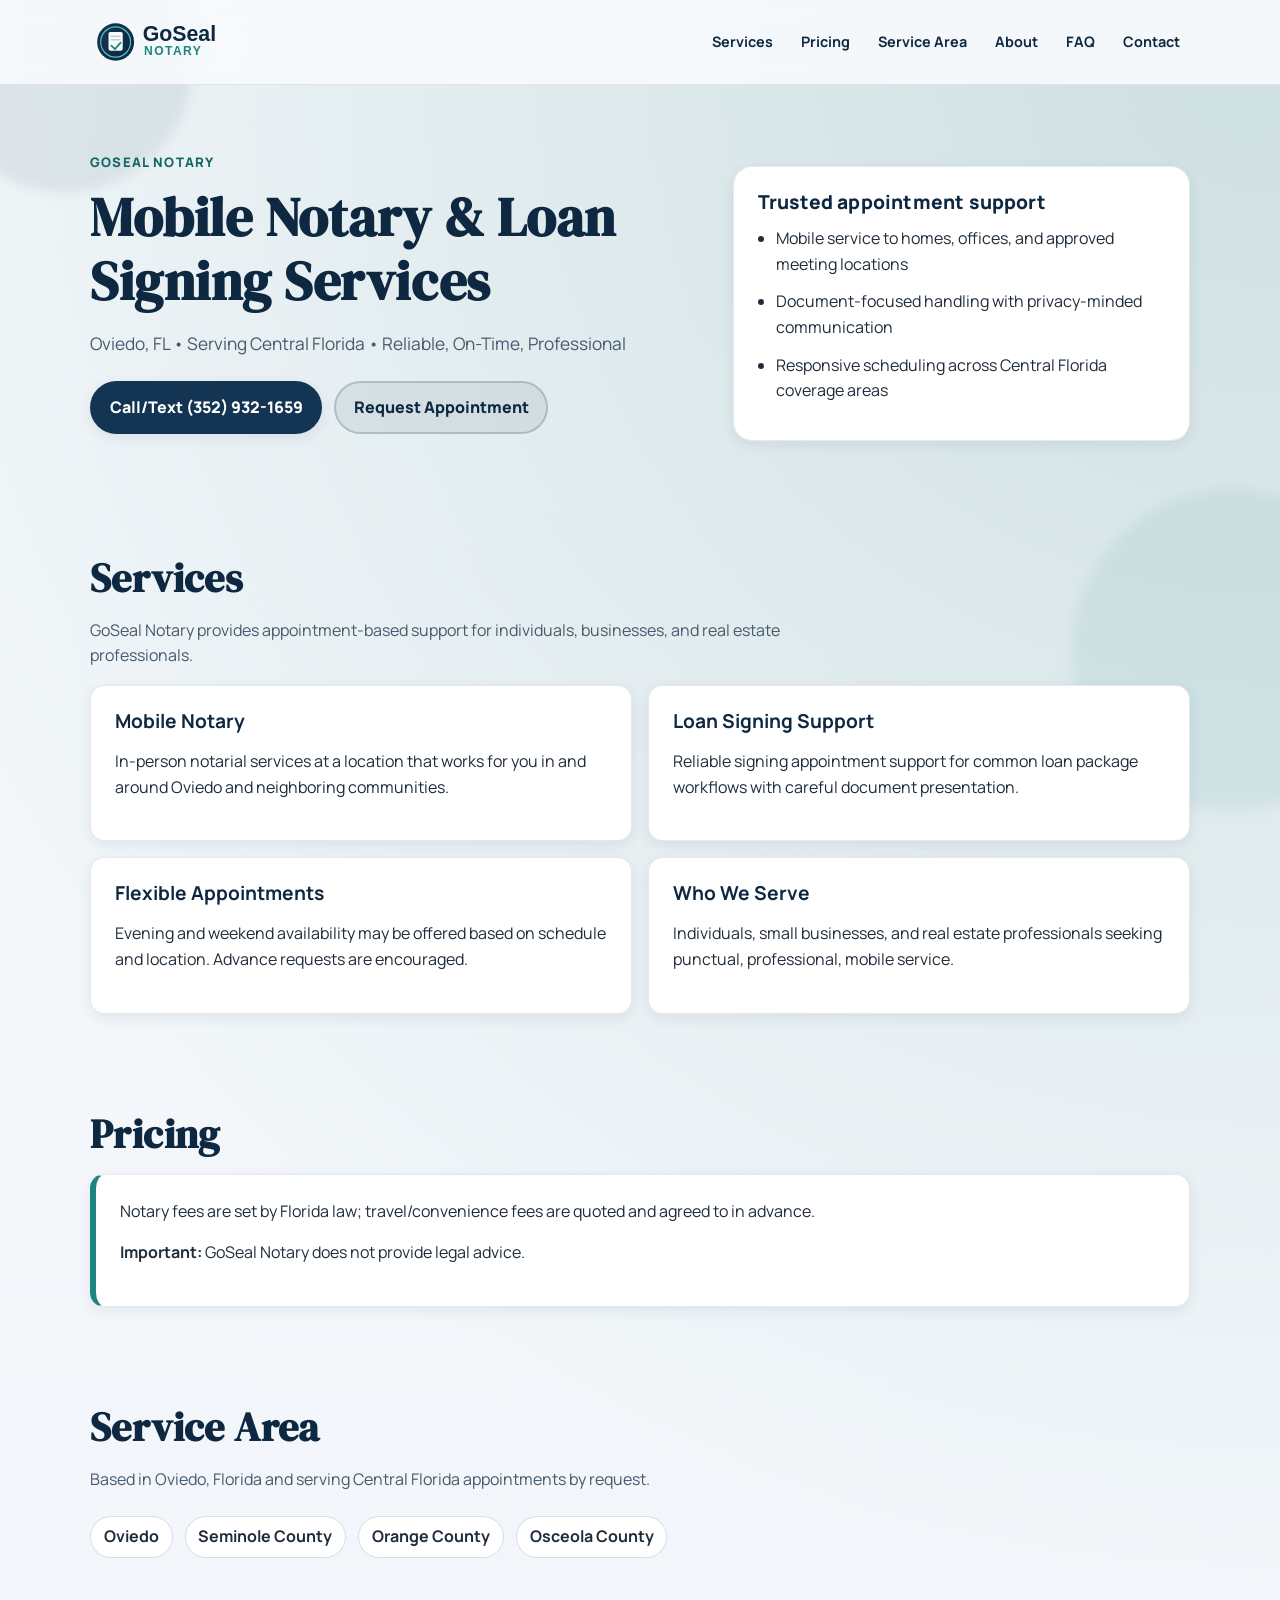
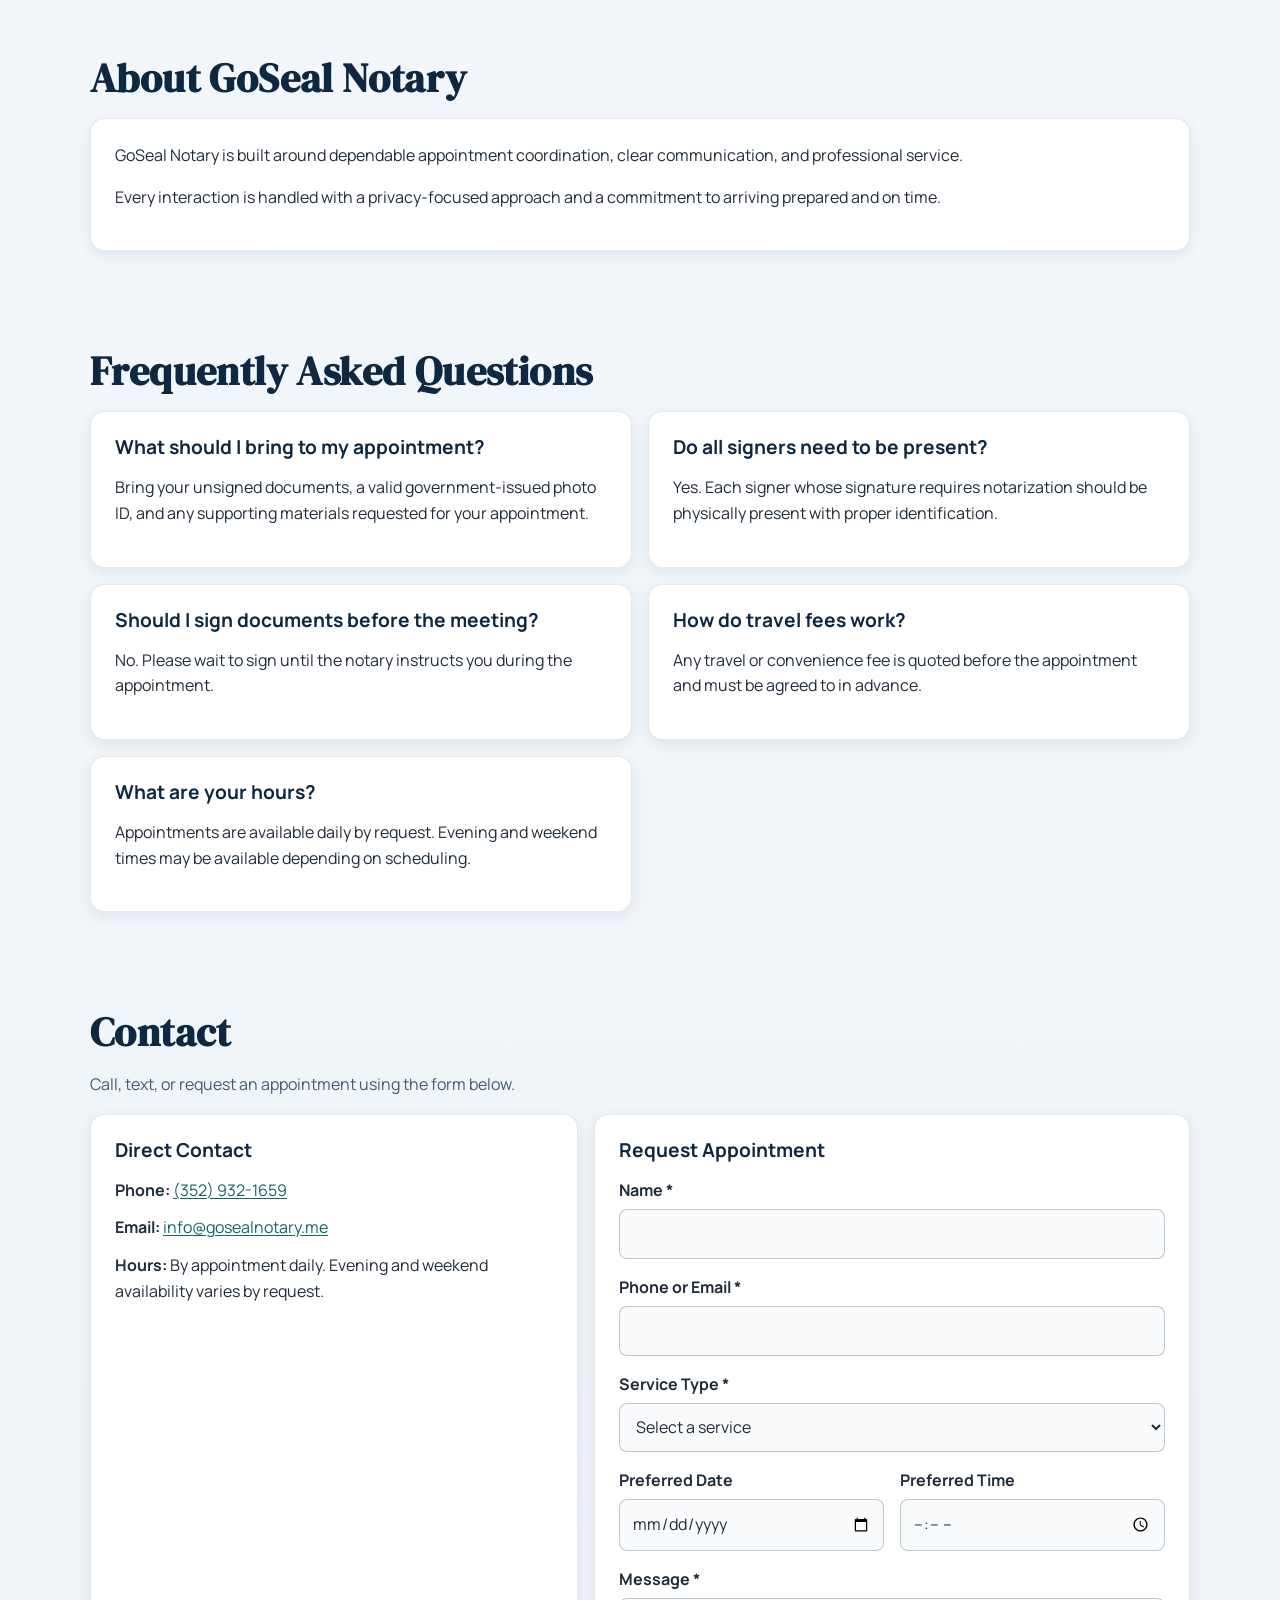
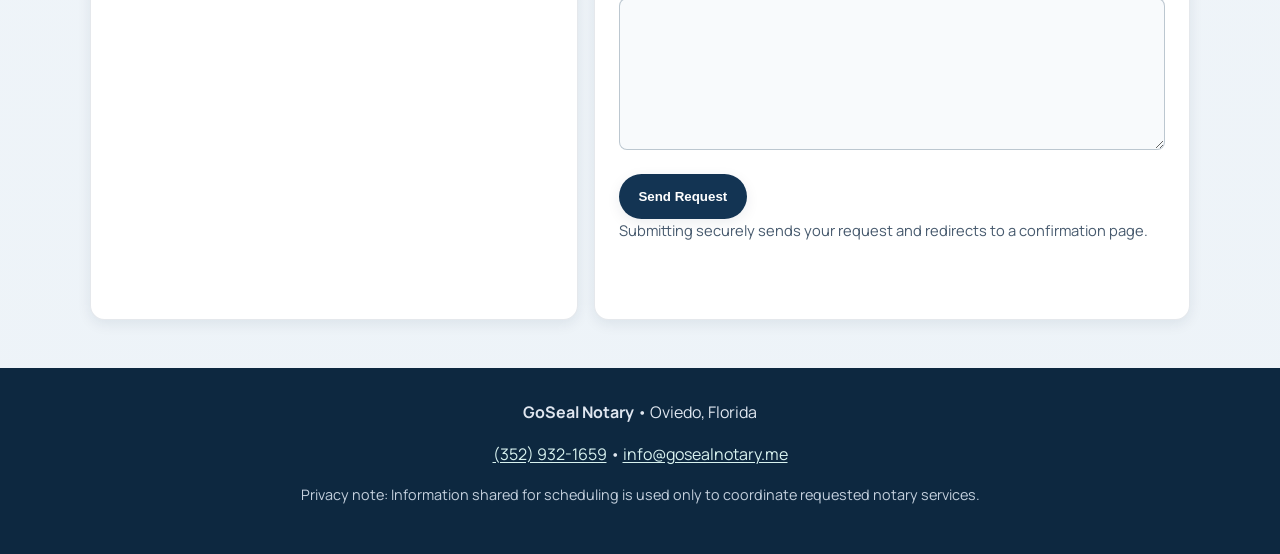
==== commit 6db32ac5: "Replace mailto form with FormSubmit and add thanks page" ====
--- a/index.html
+++ b/index.html
@@ -46,7 +46,7 @@
         "name": "GoSeal Notary",
         "image": "https://gosealnotary.me/assets/logo.svg",
         "url": "https://gosealnotary.me/",
-        "telephone": "(407) 000-0000",
+        "telephone": "(352) 932-1659",
         "email": "info@gosealnotary.me",
         "description": "Mobile notary and loan signing services based in Oviedo, Florida serving Central Florida. Reliable, on-time, professional, and privacy-focused.",
         "priceRange": "$$",
@@ -121,7 +121,7 @@
               Oviedo, FL • Serving Central Florida • Reliable, On-Time, Professional
             </p>
             <div class="cta-group">
-              <a class="btn btn-primary" href="tel:+14070000000">Call/Text (407) 000-0000</a>
+              <a class="btn btn-primary" href="tel:+13529321659">Call/Text (352) 932-1659</a>
               <a class="btn btn-secondary" href="#contact">Request Appointment</a>
             </div>
           </div>
@@ -256,7 +256,7 @@
           <div class="card-grid contact-grid">
             <article class="card contact-card" aria-label="Direct contact information">
               <h3>Direct Contact</h3>
-              <p><strong>Phone:</strong> <a href="tel:+14070000000">(407) 000-0000</a></p>
+              <p><strong>Phone:</strong> <a href="tel:+13529321659">(352) 932-1659</a></p>
               <p>
                 <strong>Email:</strong>
                 <a href="mailto:info@gosealnotary.me">info@gosealnotary.me</a>
@@ -270,10 +270,13 @@
               <h3>Request Appointment</h3>
               <form
                 id="appointment-form"
-                action="mailto:info@gosealnotary.me"
-                method="post"
-                enctype="text/plain"
+                action="https://formsubmit.co/govangoes@gmail.com"
+                method="POST"
               >
+                <input type="text" name="_honey" style="display: none" tabindex="-1" autocomplete="off" />
+                <input type="hidden" name="_captcha" value="true" />
+                <input type="hidden" name="_subject" value="New GoSeal Notary Request" />
+                <input type="hidden" name="_next" value="https://gosealnotary.me/thanks.html" />
                 <div class="form-row">
                   <label for="name">Name<span aria-hidden="true"> *</span></label>
                   <input id="name" name="name" type="text" autocomplete="name" required />
@@ -320,12 +323,12 @@
                 </div>
 
                 <button class="btn btn-primary" type="submit">Send Request</button>
-                <p class="form-help">Submitting opens your email app with your appointment details prefilled.</p>
+                <p class="form-help">Submitting securely sends your request and redirects to a confirmation page.</p>
                 <p class="form-status" id="form-status" role="status" aria-live="polite"></p>
               </form>
               <noscript>
                 <p class="form-help">
-                  JavaScript is disabled. Use the phone or email above if your browser does not open an email app for form submission.
+                  JavaScript is disabled. The form can still submit normally. If needed, call/text (352) 932-1659 or email info@gosealnotary.me.
                 </p>
               </noscript>
             </div>
@@ -338,7 +341,7 @@
       <div class="container footer-inner">
         <p><strong>GoSeal Notary</strong> • Oviedo, Florida</p>
         <p>
-          <a href="tel:+14070000000">(407) 000-0000</a> •
+          <a href="tel:+13529321659">(352) 932-1659</a> •
           <a href="mailto:info@gosealnotary.me">info@gosealnotary.me</a>
         </p>
         <p class="privacy-note">
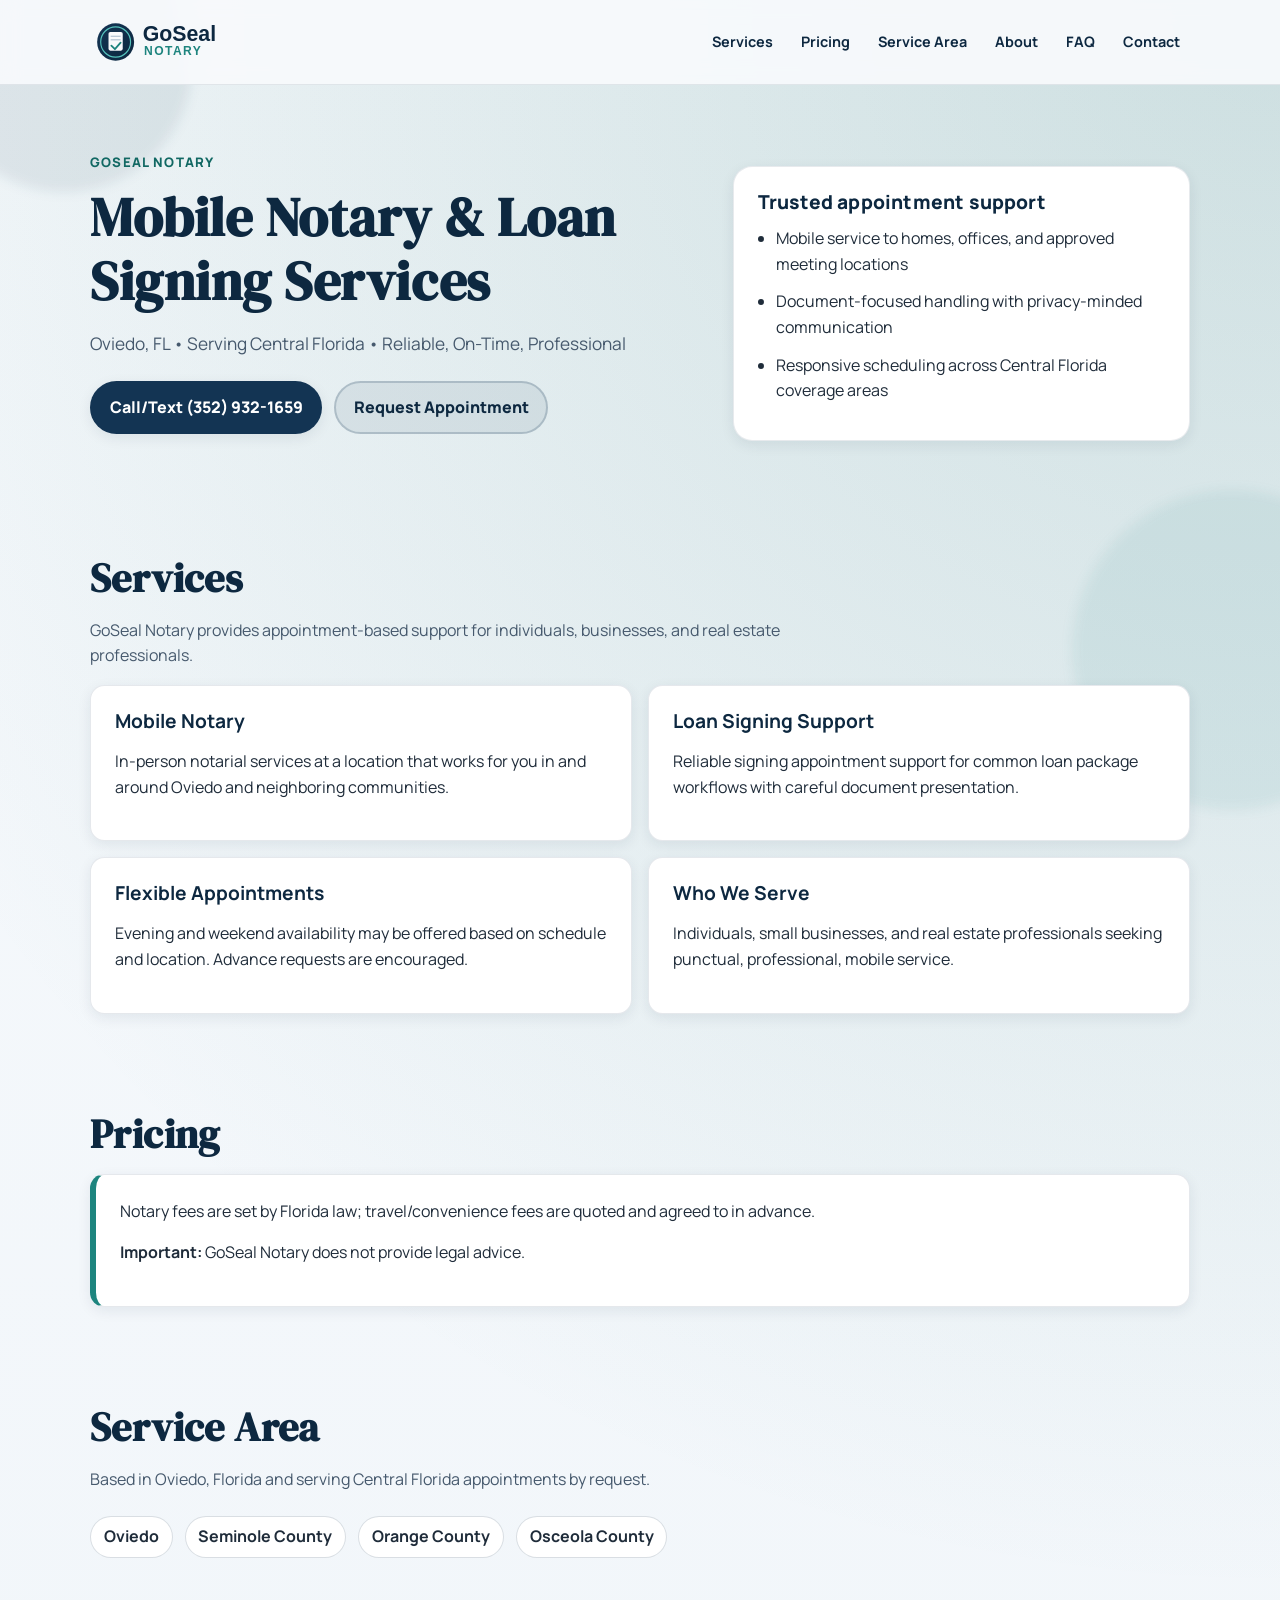
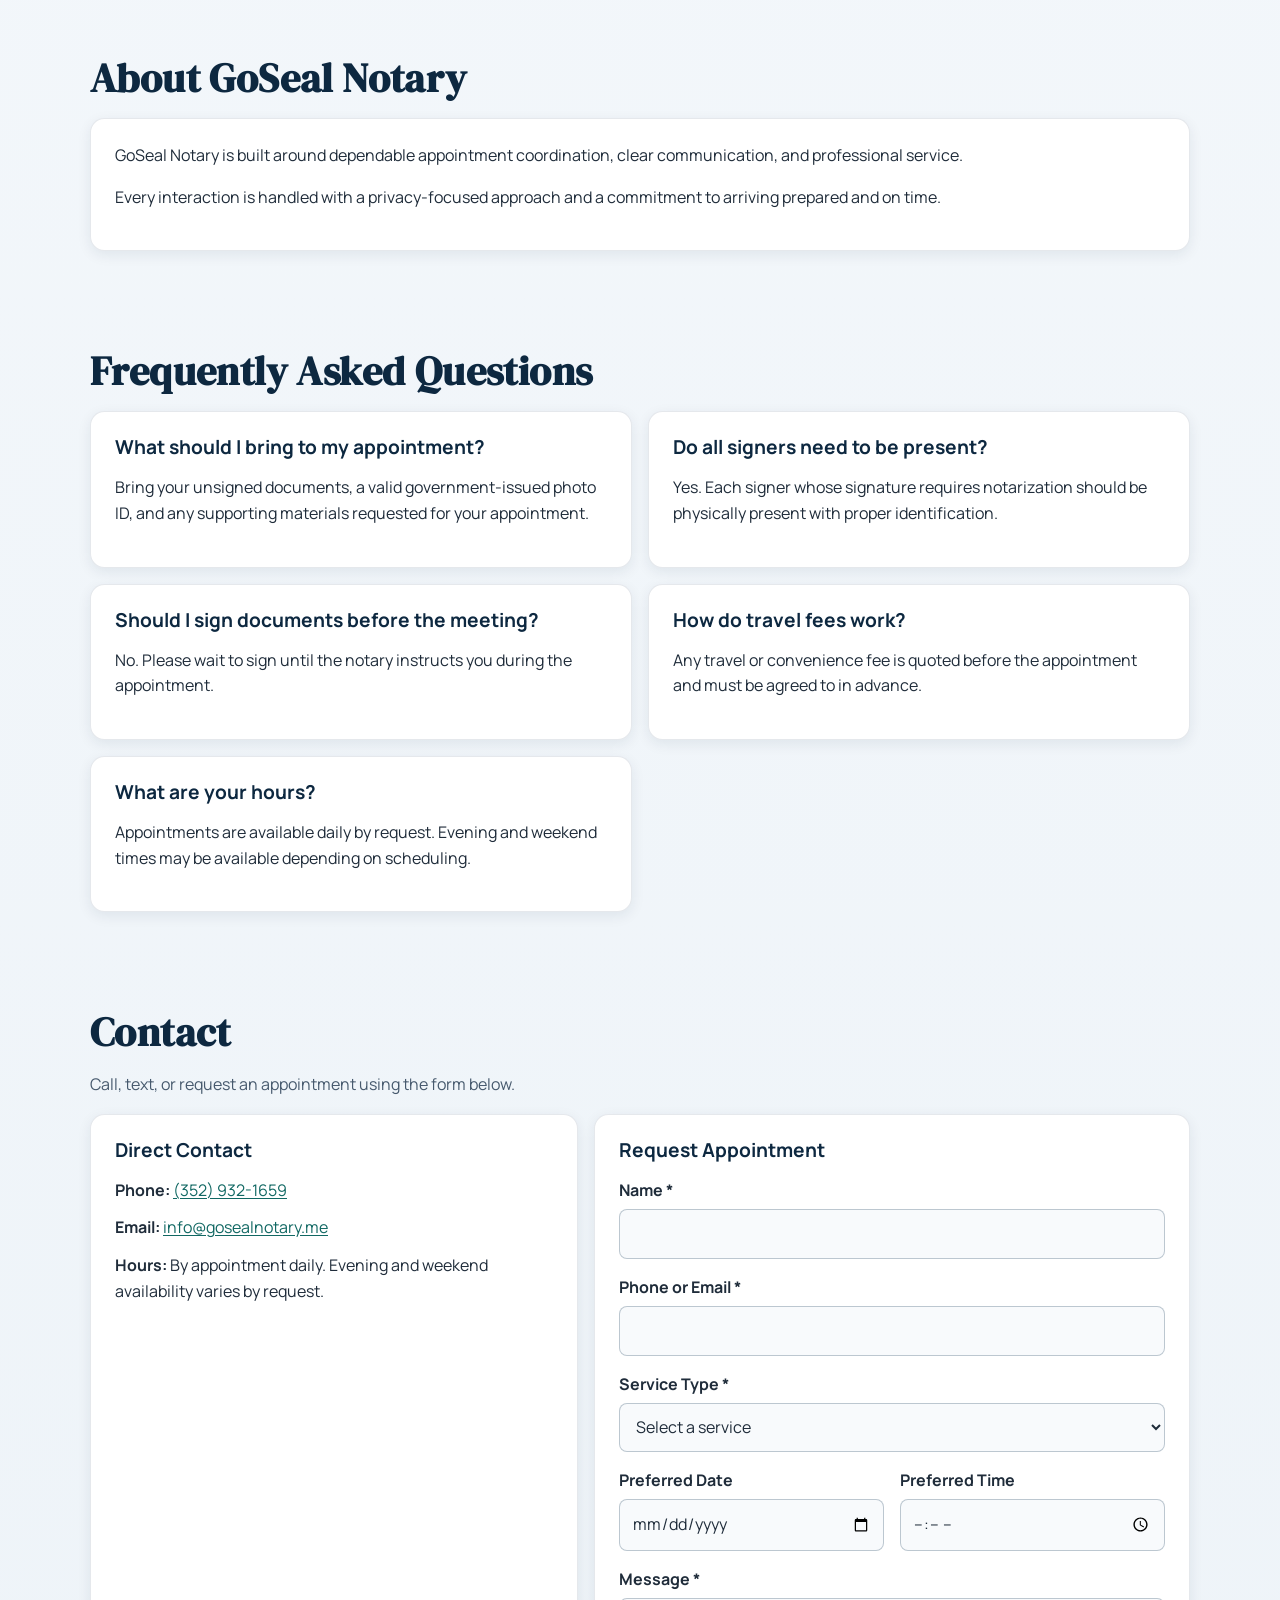
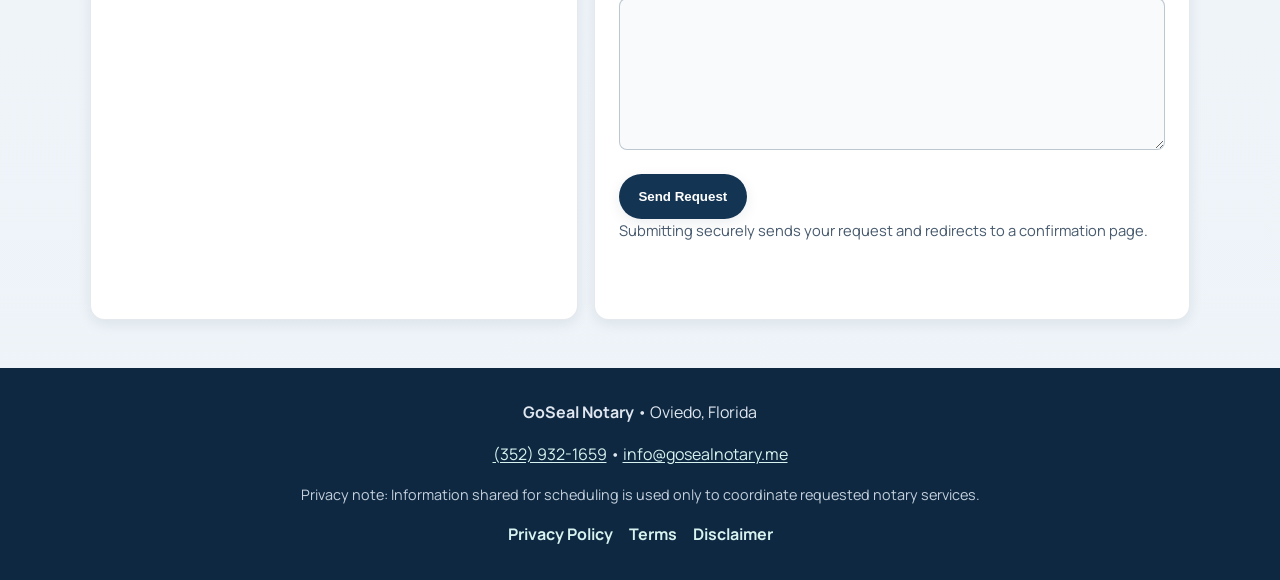
==== commit 42a4679a: "Add legal pages, footer legal links, and sitemap updates" ====
--- a/index.html
+++ b/index.html
@@ -347,6 +347,11 @@
         <p class="privacy-note">
           Privacy note: Information shared for scheduling is used only to coordinate requested notary services.
         </p>
+        <nav class="footer-links" aria-label="Footer">
+          <a href="/privacy.html">Privacy Policy</a>
+          <a href="/terms.html">Terms</a>
+          <a href="/disclaimer.html">Disclaimer</a>
+        </nav>
       </div>
     </footer>
 
--- a/styles.css
+++ b/styles.css
@@ -394,6 +394,24 @@
   text-align: center;
 }
 
+.footer-links {
+  display: flex;
+  flex-wrap: wrap;
+  justify-content: center;
+  gap: 0.5rem 1rem;
+  margin-top: var(--space-3);
+}
+
+.footer-links a {
+  font-weight: 700;
+  text-decoration: none;
+}
+
+.footer-links a:hover,
+.footer-links a:focus-visible {
+  text-decoration: underline;
+}
+
 .privacy-note {
   color: #c4d0dd;
   font-size: 0.9rem;
@@ -401,8 +419,19 @@
 
 .not-found-page {
   min-height: 100vh;
+  display: flex;
+  flex-direction: column;
+}
+
+.not-found-page main {
+  flex: 1;
+  width: 100%;
   display: grid;
   place-items: center;
+}
+
+.not-found-page .site-footer {
+  width: 100%;
 }
 
 .not-found-card {
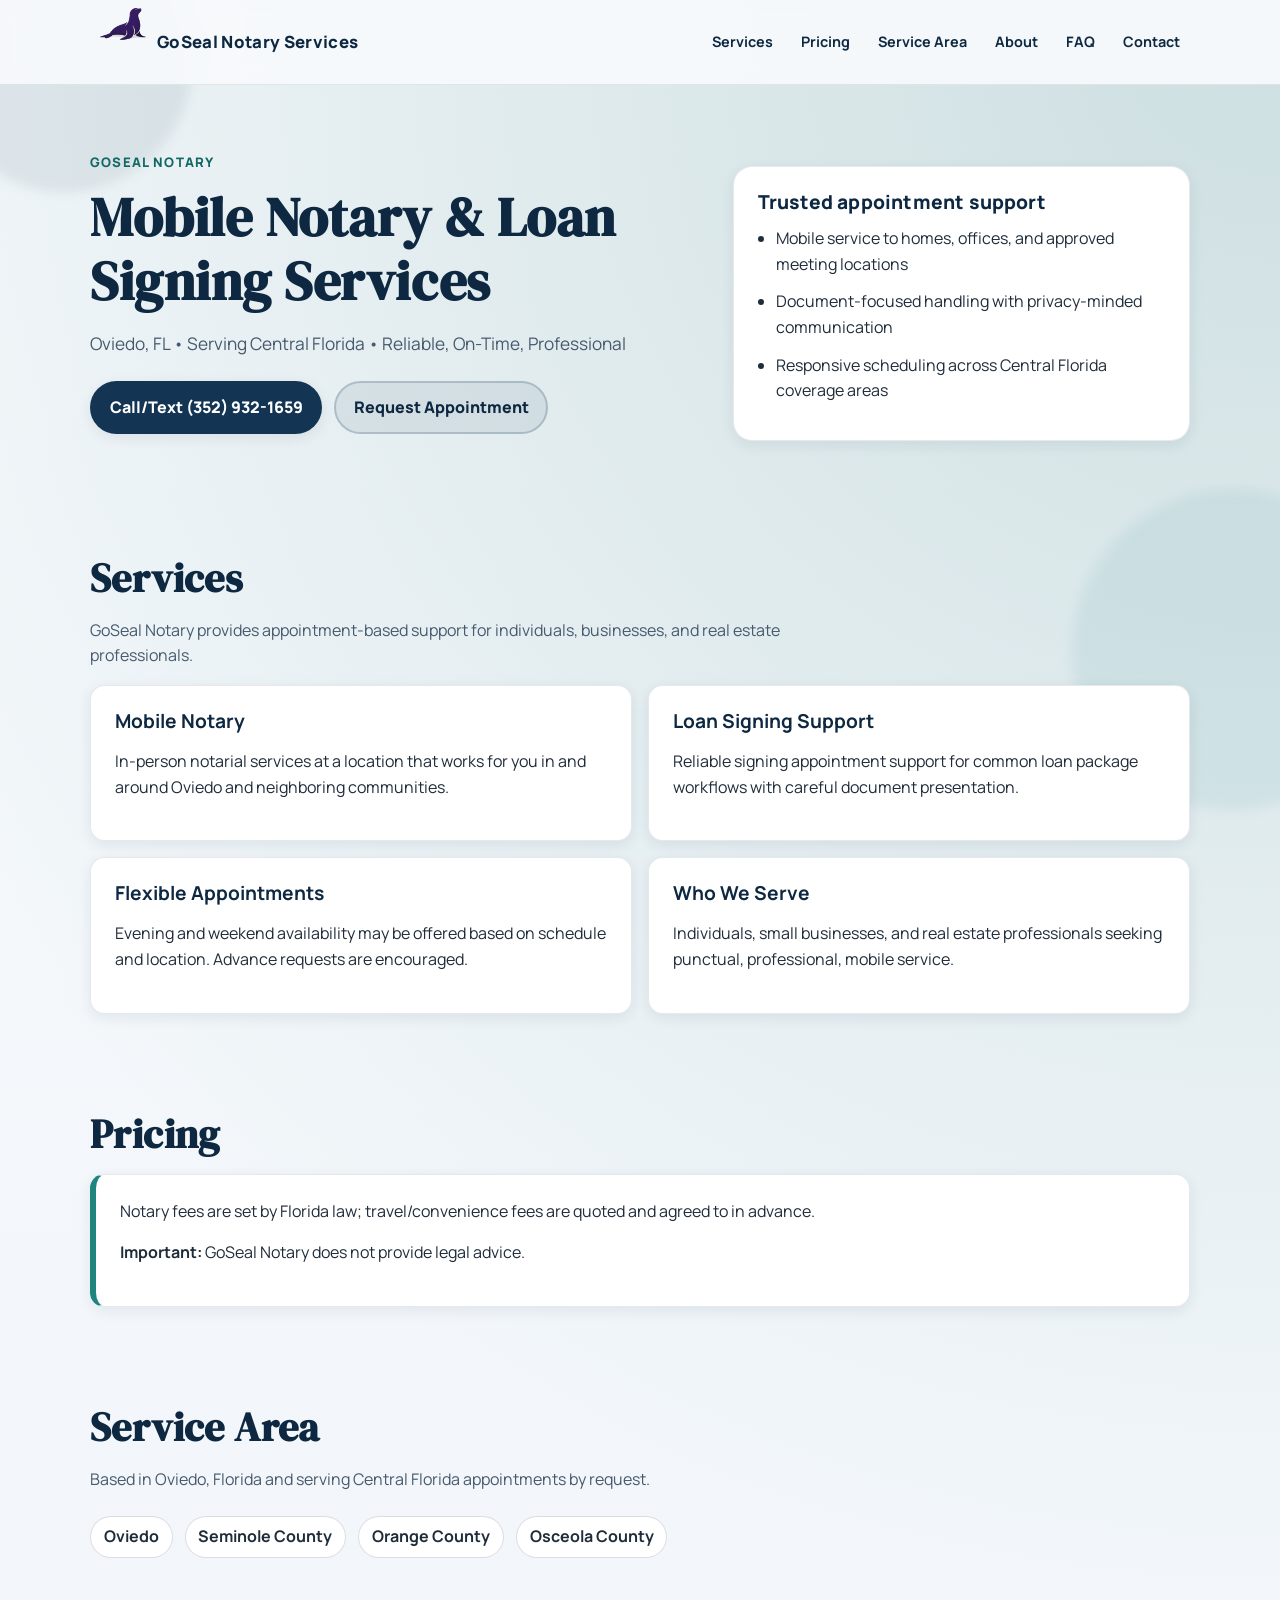
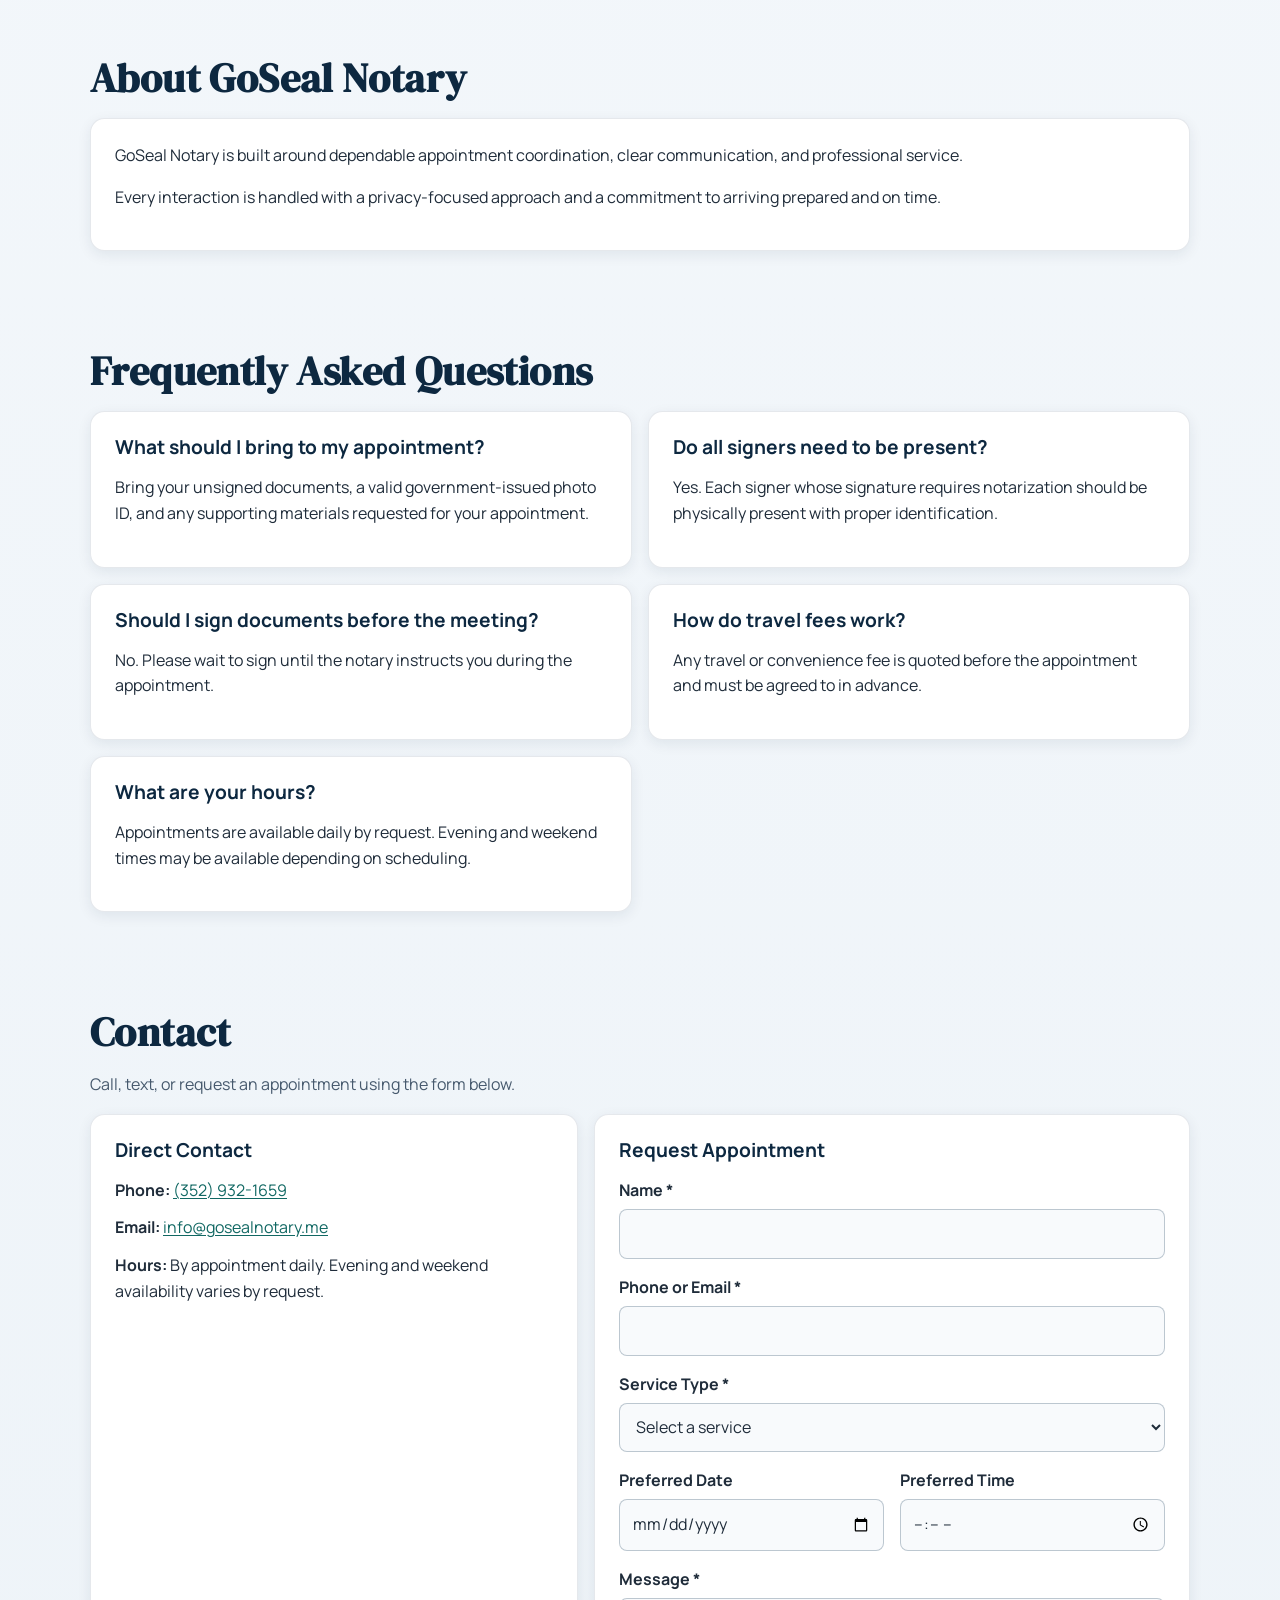
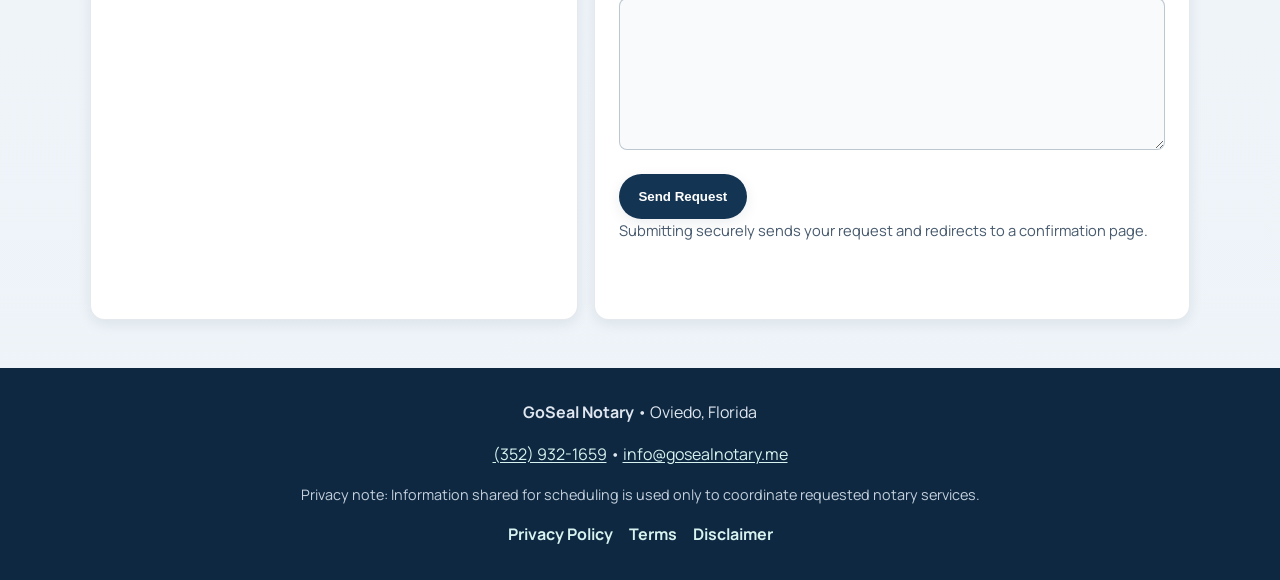
==== commit ca948601: "Integrate new seal logo assets and site icons" ====
--- a/index.html
+++ b/index.html
@@ -1,6 +1,16 @@
 <!doctype html>
 <html lang="en">
   <head>
+    <!-- Google tag (gtag.js) -->
+    <script async src="https://www.googletagmanager.com/gtag/js?id=G-GZ86JH74BL"></script>
+    <script>
+      window.dataLayer = window.dataLayer || [];
+      function gtag() {
+        dataLayer.push(arguments);
+      }
+      gtag("js", new Date());
+      gtag("config", "G-GZ86JH74BL");
+    </script>
     <meta charset="utf-8" />
     <meta name="viewport" content="width=device-width, initial-scale=1" />
     <title>Mobile Notary &amp; Loan Signing Services in Oviedo, FL | GoSeal Notary</title>
@@ -17,7 +27,7 @@
     />
     <meta property="og:type" content="website" />
     <meta property="og:url" content="https://gosealnotary.me/" />
-    <meta property="og:image" content="https://gosealnotary.me/assets/logo.svg" />
+    <meta property="og:image" content="https://gosealnotary.me/assets/goseal-logo.png" />
     <meta property="og:locale" content="en_US" />
 
     <meta name="twitter:card" content="summary" />
@@ -28,7 +38,11 @@
     />
     <meta name="theme-color" content="#133453" />
 
-    <link rel="icon" type="image/svg+xml" href="/assets/favicon.svg" />
+    <link rel="icon" href="/assets/goseal-favicon.ico" sizes="any" />
+    <link rel="icon" type="image/png" sizes="192x192" href="/assets/goseal-icon-192.png" />
+    <link rel="icon" type="image/png" sizes="512x512" href="/assets/goseal-icon-512.png" />
+    <link rel="apple-touch-icon" href="/assets/goseal-icon-192.png" />
+    <link rel="manifest" href="/site.webmanifest" />
 
     <link rel="preconnect" href="https://fonts.googleapis.com" />
     <link rel="preconnect" href="https://fonts.gstatic.com" crossorigin />
@@ -44,7 +58,7 @@
         "@context": "https://schema.org",
         "@type": "LocalBusiness",
         "name": "GoSeal Notary",
-        "image": "https://gosealnotary.me/assets/logo.svg",
+        "image": "https://gosealnotary.me/assets/goseal-logo.png",
         "url": "https://gosealnotary.me/",
         "telephone": "(352) 932-1659",
         "email": "info@gosealnotary.me",
@@ -96,7 +110,14 @@
     <header class="site-header" id="top">
       <div class="container header-inner">
         <a class="brand" href="#top" aria-label="GoSeal Notary home">
-          <img src="/assets/logo.svg" alt="GoSeal Notary" width="320" height="64" />
+          <img
+            class="brand-logo"
+            src="/assets/goseal-logo-256h.png"
+            alt="GoSeal Notary Services seal logo"
+            width="207"
+            height="256"
+          />
+          <span class="brand-text">GoSeal Notary Services</span>
         </a>
         <nav aria-label="Primary navigation">
           <ul class="nav-list">
--- a/styles.css
+++ b/styles.css
@@ -170,11 +170,26 @@
 .brand {
   display: inline-flex;
   align-items: center;
-}
-
-.brand img {
-  width: clamp(11rem, 40vw, 16rem);
-  height: auto;
+  gap: 0.55rem;
+  color: var(--color-navy-900);
+  text-decoration: none;
+  min-width: 0;
+}
+
+.brand-logo {
+  height: 56px;
+  width: auto;
+  display: block;
+  flex: 0 0 auto;
+}
+
+.brand-text {
+  font-family: var(--font-body);
+  font-size: 0.95rem;
+  font-weight: 800;
+  line-height: 1.1;
+  letter-spacing: 0.02em;
+  max-width: 11ch;
 }
 
 .nav-list {
@@ -444,6 +459,16 @@
     min-height: 5.25rem;
   }
 
+  .brand-logo {
+    height: 72px;
+  }
+
+  .brand-text {
+    font-size: 1.05rem;
+    max-width: none;
+    white-space: nowrap;
+  }
+
   .nav-list {
     gap: 0.45rem;
   }
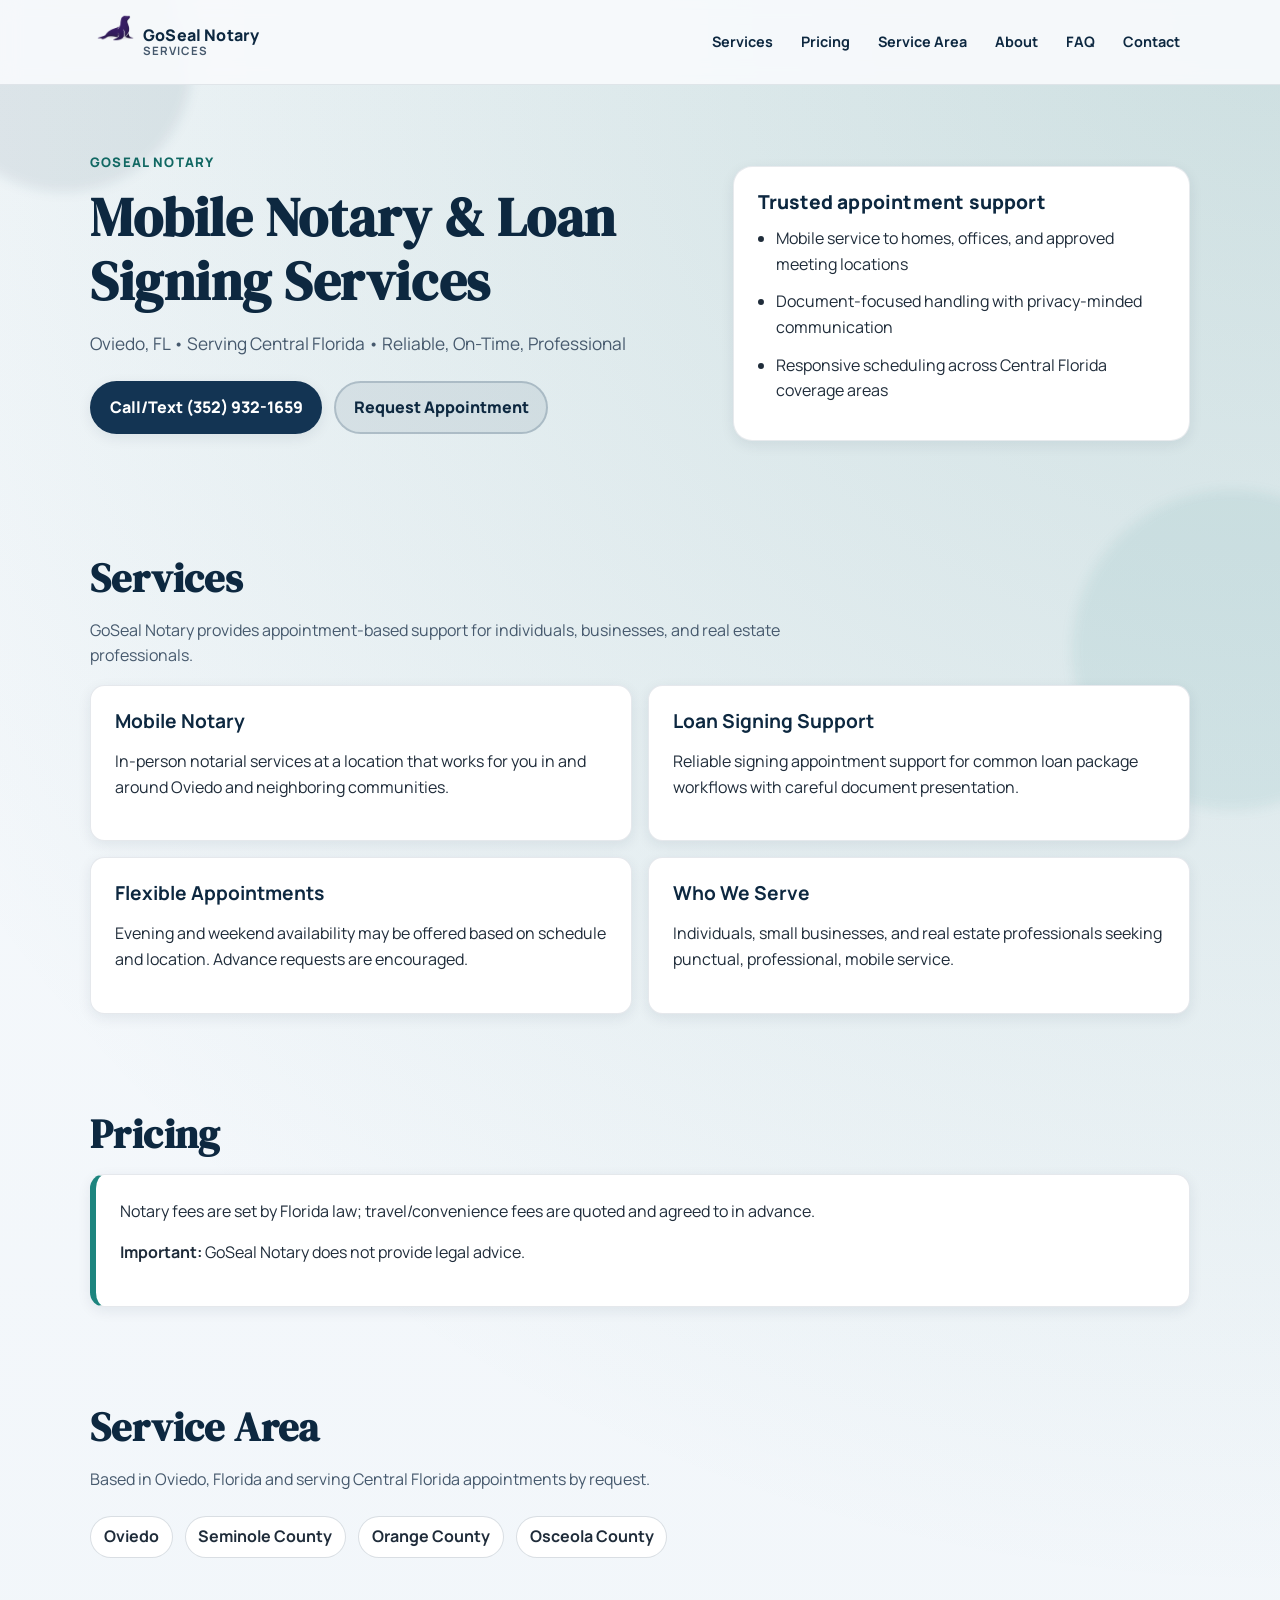
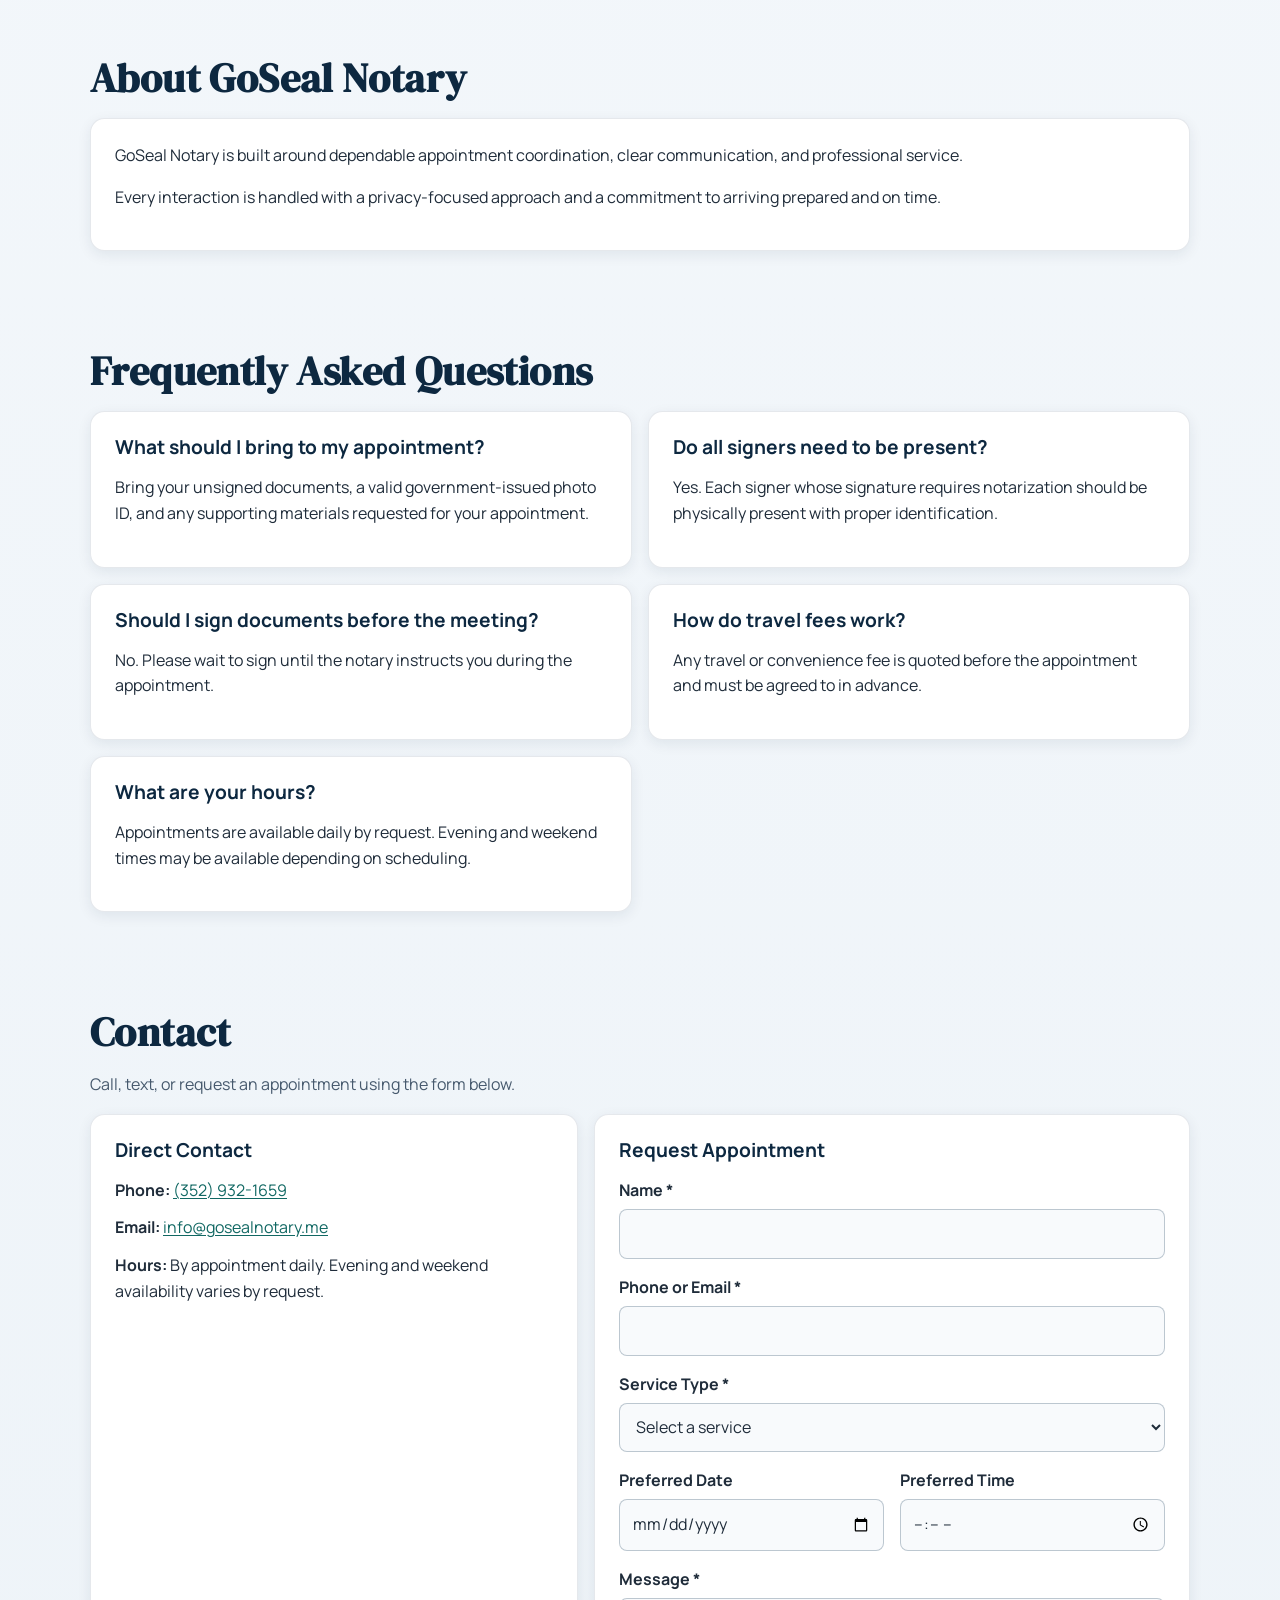
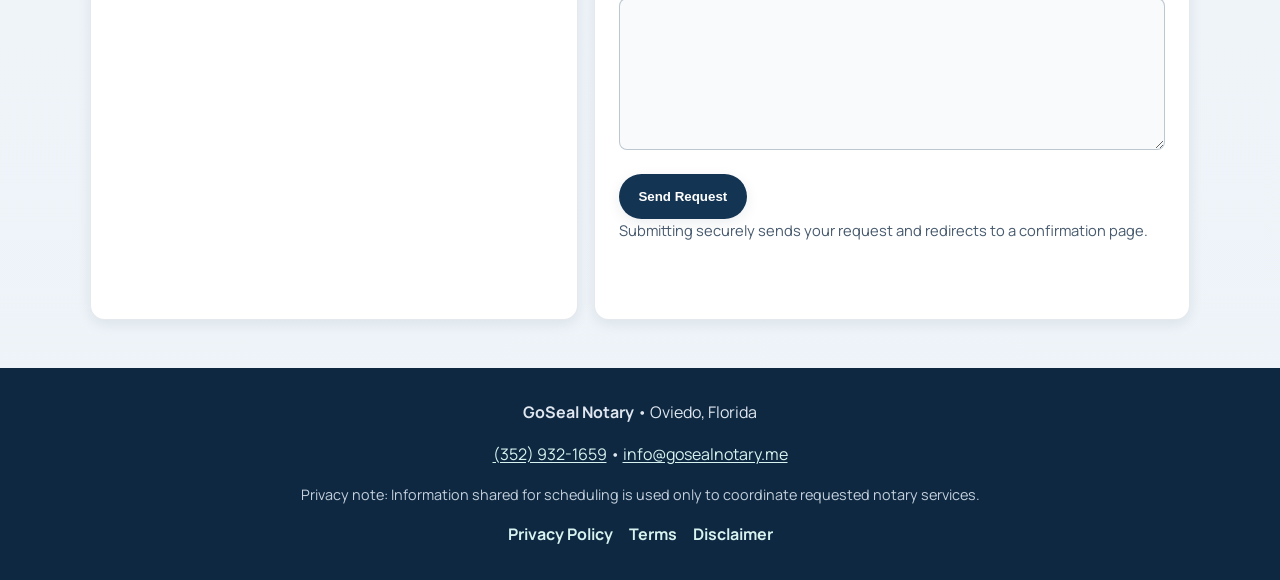
==== commit 2a560c32: "Refine header logo lockup for better visual fit" ====
--- a/index.html
+++ b/index.html
@@ -112,12 +112,15 @@
         <a class="brand" href="#top" aria-label="GoSeal Notary home">
           <img
             class="brand-logo"
-            src="/assets/goseal-logo-256h.png"
+            src="/assets/goseal-logo-128h.png"
             alt="GoSeal Notary Services seal logo"
-            width="207"
-            height="256"
+            width="103"
+            height="128"
           />
-          <span class="brand-text">GoSeal Notary Services</span>
+          <span class="brand-text">
+            <span class="brand-line">GoSeal Notary</span>
+            <span class="brand-line brand-line-secondary">Services</span>
+          </span>
         </a>
         <nav aria-label="Primary navigation">
           <ul class="nav-list">
--- a/styles.css
+++ b/styles.css
@@ -170,26 +170,40 @@
 .brand {
   display: inline-flex;
   align-items: center;
-  gap: 0.55rem;
+  gap: 0.5rem;
   color: var(--color-navy-900);
   text-decoration: none;
   min-width: 0;
 }
 
 .brand-logo {
-  height: 56px;
+  height: 44px;
   width: auto;
   display: block;
   flex: 0 0 auto;
 }
 
 .brand-text {
+  display: flex;
+  flex-direction: column;
+  gap: 0.1rem;
+  line-height: 1;
+}
+
+.brand-line {
+  display: block;
   font-family: var(--font-body);
-  font-size: 0.95rem;
+  font-size: 0.9rem;
   font-weight: 800;
-  line-height: 1.1;
-  letter-spacing: 0.02em;
-  max-width: 11ch;
+  letter-spacing: 0.01em;
+}
+
+.brand-line-secondary {
+  font-size: 0.66rem;
+  font-weight: 700;
+  letter-spacing: 0.08em;
+  text-transform: uppercase;
+  color: var(--color-slate-700);
 }
 
 .nav-list {
@@ -460,12 +474,15 @@
   }
 
   .brand-logo {
-    height: 72px;
-  }
-
-  .brand-text {
-    font-size: 1.05rem;
-    max-width: none;
+    height: 56px;
+  }
+
+  .brand-line {
+    font-size: 1rem;
+  }
+
+  .brand-line-secondary {
+    font-size: 0.72rem;
     white-space: nowrap;
   }
 
